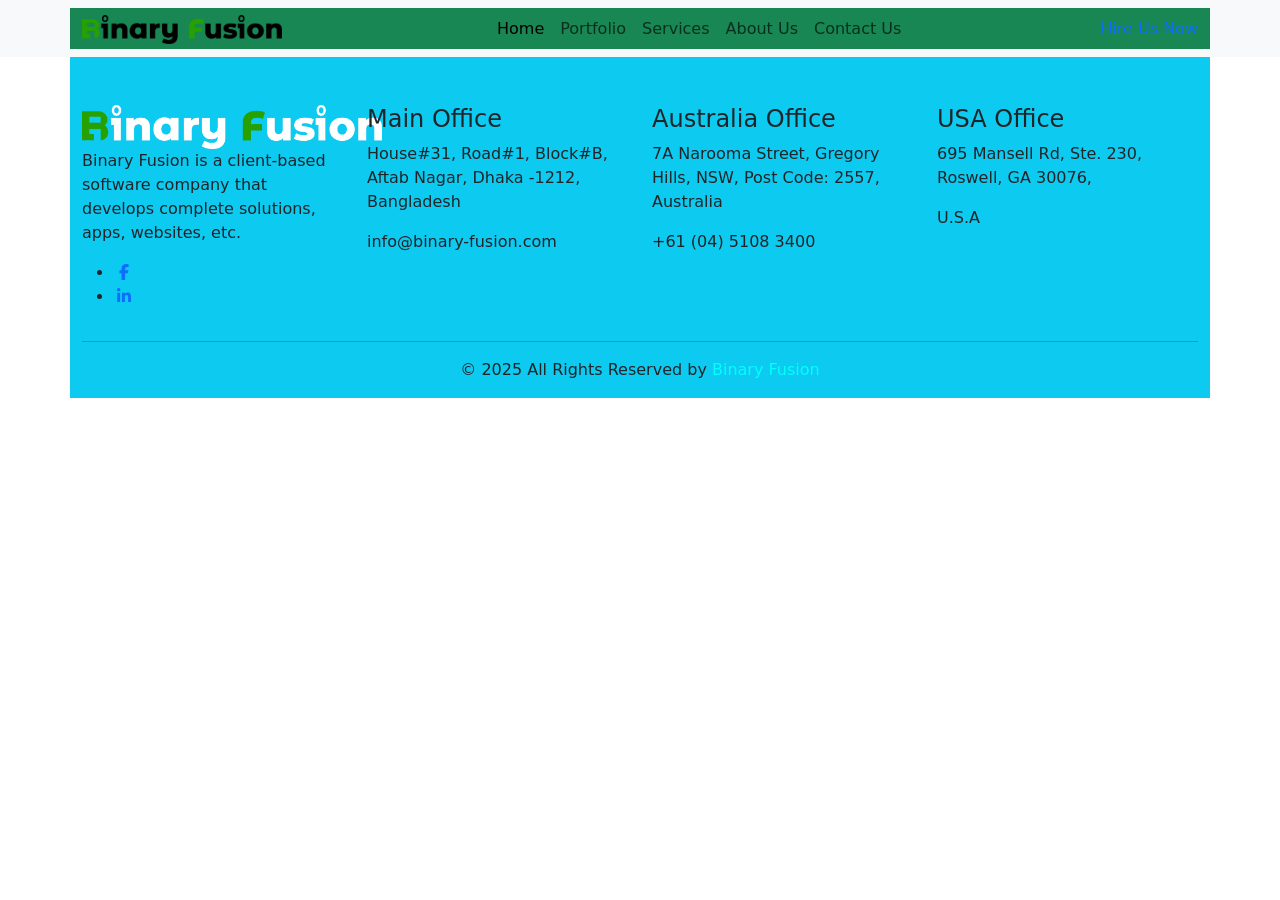
==== about-us.html @ 347788d0 "Porject Setup and header footer markup" ====
<!DOCTYPE html>
<html lang="en">

<head>
    <meta charset="UTF-8">
    <meta name="viewport" content="width=device-width, initial-scale=1.0">
    <title>Binary Fashion | About Us</title>
    <!-- bootstrap css -->
    <link rel="stylesheet" href="./assets/vendor/bootstrap/css/bootstrap.min.css">
    <!-- fontawesome css -->
    <link rel="stylesheet" href="./assets/vendor/fontawesome/css/all.min.css">
    <!-- simple line icon css -->
    <link rel="stylesheet" href="./assets/vendor/simple-line-icon/css/simple-line-icons.css">
    <!-- swiper css -->
    <link rel="stylesheet" href="./assets/vendor/swiperJS/swiper-bundle.min.css">
    <!-- animate css -->
    <link rel="stylesheet" href="./assets/vendor/wowJS/animate.css">
    <!-- magnific popup css -->
    <link rel="stylesheet" href="./assets/vendor/magnific-popup/magnific-popup.css">
    <!-- main css -->
    <link rel="stylesheet" href="./assets/style.css">
</head>

<body>
    <!-- header area start -->
    <div class="header"></div>
    <!-- header area end -->
    


    

    <!-- footer area start -->
    <div class="footer"></div>
    <!-- footer area end -->

    <!-- bootstrap js -->
    <script src="./assets/vendor/bootstrap/js/bootstrap.bundle.min.js"></script>
    <!-- fontawesome js -->
    <script src="./assets/vendor/fontawesome/js/all.min.js"></script>
    <!-- swiper js -->
    <script src="./assets/vendor/swiperJS/swiper-bundle.min.js"></script>
    <!-- animate js -->
    <script src="./assets/vendor/wowJS/wow.min.js"></script>
    <!-- magnific popup js -->
    <script src="./assets/vendor/magnific-popup/jquery.magnific-popup.min.js"></script>
    <!-- jquery js -->
    <script src="./assets/vendor/jquery-3.7.1.min.js"></script>
    <!-- main js -->
    <script src="./assets/main.js"></script>
</body>

</html>
---- assets/style.css ----
*{
    margin: 0;
    padding: 0;
    box-sizing: border-box;
}
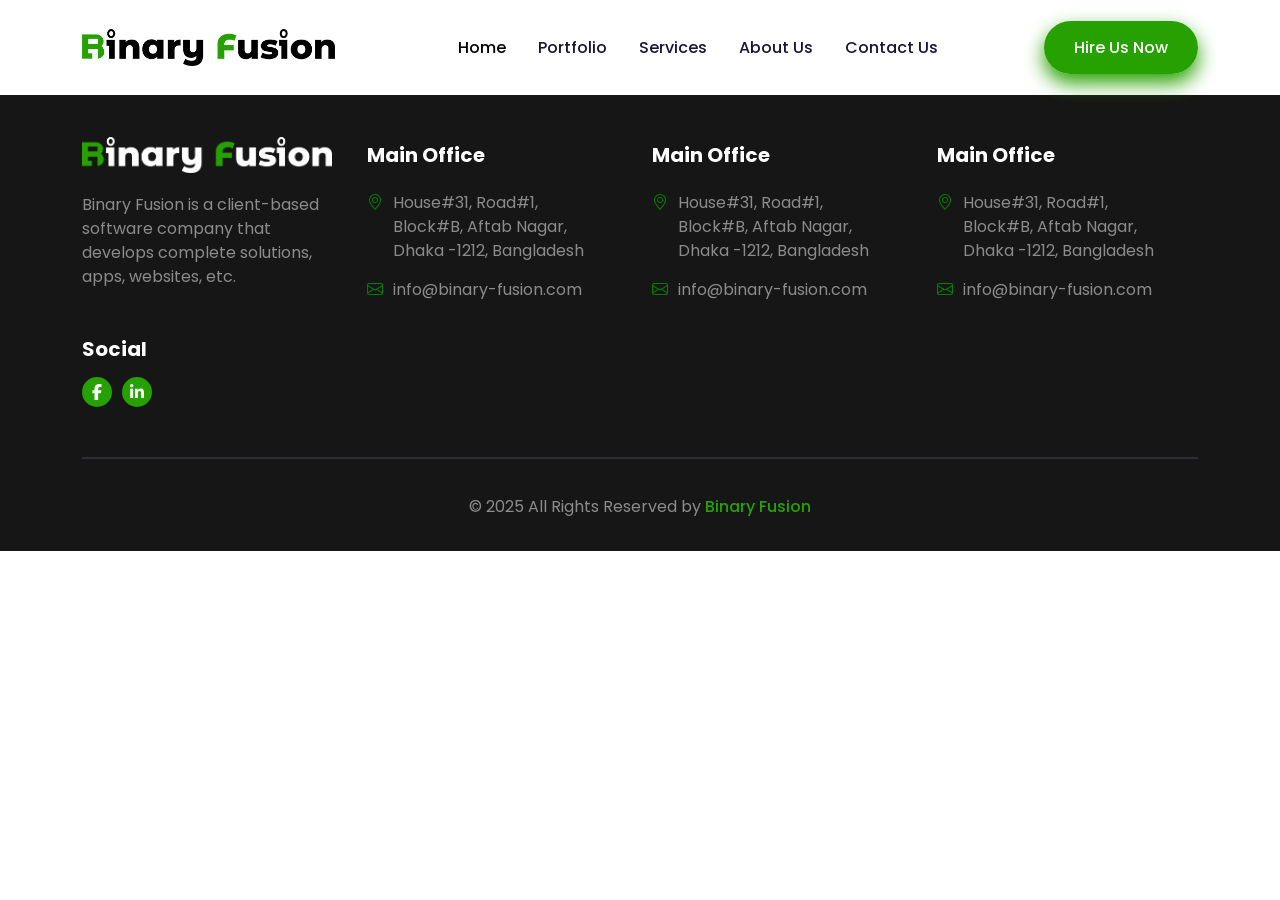
==== commit cc661fef: "Home page design complete" ====
--- a/about-us.html
+++ b/about-us.html
@@ -7,6 +7,8 @@
     <title>Binary Fashion | About Us</title>
     <!-- bootstrap css -->
     <link rel="stylesheet" href="./assets/vendor/bootstrap/css/bootstrap.min.css">
+    <!-- bootstrap icon -->
+     <link rel="stylesheet" href="https://cdn.jsdelivr.net/npm/bootstrap-icons@1.13.1/font/bootstrap-icons.min.css">
     <!-- fontawesome css -->
     <link rel="stylesheet" href="./assets/vendor/fontawesome/css/all.min.css">
     <!-- simple line icon css -->
@@ -17,6 +19,9 @@
     <link rel="stylesheet" href="./assets/vendor/wowJS/animate.css">
     <!-- magnific popup css -->
     <link rel="stylesheet" href="./assets/vendor/magnific-popup/magnific-popup.css">
+    <!-- Google Web Fonts -->
+    <link rel="preconnect" href="https://fonts.gstatic.com">
+    <link href="https://fonts.googleapis.com/css2?family=Poppins:wght@300;400;500;700;800;900&family=Satisfy&display=swap" rel="stylesheet">
     <!-- main css -->
     <link rel="stylesheet" href="./assets/style.css">
 </head>
--- a/assets/style.css
+++ b/assets/style.css
@@ -2,4 +2,433 @@
     margin: 0;
     padding: 0;
     box-sizing: border-box;
-}
+    font-family: 'Poppins', sans-serif;
+}
+
+html{
+    scroll-behavior: smooth;
+}
+:root{
+    --primary-color: #27a102;
+    --primary-text-color: #1a133b;
+    --secondary-text-color: #797687;
+    --thard-text-color: #2b2350;
+}
+section, .section-padding{
+    padding: 60px 0px;
+}
+
+.section-heading h1{
+    font-size: 40px;
+    color: var(--primary-text-color);
+    font-weight: 600;
+}
+.section-heading h1 span{
+    color: var(--primary-color);
+}
+.section-heading p{
+    color: var(--secondary-text-color);
+    font-size: 16px;
+    margin: 15px 0px 60px 0px;
+}
+
+
+/* nav area start */
+.binary-nav li a{
+    text-decoration: none;
+    position: relative;
+    color: var(--primary-text-color);
+    font-weight: 500;
+    transition: all ease-in-out 0.5s;
+}
+.binary-nav li a:hover{
+    color: var(--primary-color) !important;
+}
+
+.binary-nav li a::after{
+    position: absolute;
+    content: '';
+    width: 0%;
+    height: 2px;
+    border-radius: 10px;
+    background-color: var(--primary-color);
+    left: 0;
+    bottom: 2px;
+    transition: all ease-in-out 0.5s;
+}
+.binary-nav li a:hover::after{
+    width: 100%;
+}
+.nav-btn a {
+    background-color: var(--primary-color);
+    padding: 15px 30px;
+    border-radius: 30px;
+    text-decoration: none;
+    color: #fff;
+    font-weight: 500;
+    box-shadow: 0px 9px 20px 0px var(--primary-color);
+    transition: all ease-in-out 0.5s;
+}
+.nav-btn a:hover{
+    box-shadow: none;
+}
+/* nav area end */
+
+
+/* hero area start */
+.hero-content h1{
+    font-size: 50px;
+    color: var(--primary-text-color);
+    font-weight: 300;
+    margin-bottom: 15px;
+    padding-top: 70px;
+    letter-spacing: -2px;
+}
+.hero-content h1 span{
+    color: var(--primary-text-color);
+    font-weight: 600;
+    font-size: 55px;
+    letter-spacing: 0px;
+}
+.hero-content p{
+    color: var(--secondary-text-color);
+    font-size: 16px;
+    margin-bottom: 50px;
+}
+.hero-btn-1{
+    background-color: var(--primary-color);
+    padding: 10px 30px;
+    border-radius: 10px;
+    border: 1px solid var(--primary-color);
+    text-decoration: none;
+    color: #fff;
+    font-weight: 500;
+    margin-right: 20px;
+    transition: all ease-in-out 0.5s;
+}
+.hero-btn-1:hover{
+    background-color: transparent;
+    color: var(--primary-color);
+}
+.hero-btn-2{
+    background-color: transparent;
+    padding: 10px 30px;
+    border-radius: 10px;
+    border: 1px solid var(--primary-color);
+    text-decoration: none;
+    color: var(--primary-color);
+    font-weight: 500;
+    transition: all ease-in-out 0.5s;
+}
+.hero-btn-2:hover{
+    background-color: var(--primary-color);
+    color: #fff;
+}
+
+.hero-background-element .ball{
+    position: absolute;
+    top: 10%;
+    left: 10%;
+    z-index: -1;
+}
+.hero-background-element .triangle{
+    position: absolute;
+    top: 85%;
+    left: 40%;
+    z-index: 1;
+}
+.hero-background-element .dot-shape{
+    position: absolute;
+    top: -45px;
+    right: 40px;
+    z-index: -1;
+}
+.hero-background-element .circle-bg{
+    position: absolute;
+    width: 1130px;
+    height: 1130px;
+    border-radius: 50%;
+    background-color: #f0f5e6;
+    top: -380px;
+    right: 0px;
+    z-index: -1;
+}
+
+.rotate-icon {
+  display: inline-block;
+  animation: spin 8s linear infinite;
+}
+@keyframes spin {
+  from {
+    transform: rotate(0deg);
+  }
+  to {
+    transform: rotate(360deg);
+  }
+}
+/* hero area end */
+
+
+/* about area start */
+.about-section{
+    margin-top: 200px;
+}
+.dot-img{
+    top: -35px;
+    left: 50%;
+    transform: translateX(-50%);
+    z-index: -1;
+}
+/* about area end */
+
+
+/* project area start */
+.project-card{
+    position: relative;
+    overflow: hidden;
+    margin-bottom: 20px;
+    border-radius: 10px;
+    transition: all ease-in-out 0.5s;
+}
+.project-card:hover{
+    transform:scale(1.03);
+}
+.project-card-main-img{
+    width: 100%;
+    height: 170px;
+    object-fit: cover;
+    border-radius: 10px;
+}
+.project-overlay-img img{
+   width: 100px;
+   height: auto;
+   object-fit: cover;
+}
+.project-overlay-img{
+    position: absolute;
+    top: 0;
+    left: 0;
+    width: 100%;
+    height: 100%;
+    background-color: rgba(0, 0, 0, 0.7);
+    display: flex;
+    justify-content: center;
+    align-items: center;
+    flex-direction: column;
+    text-align: center;
+    border-radius: 10px;
+    opacity: 1;
+}
+/* project area end */
+
+
+/* technology area start */
+.technologies-section{
+    background-color: #f5f9f8;
+    margin-bottom: 20px;
+}
+.technology-img-area{
+    min-height: 400px;
+}
+.technology-heading h1{
+    font-size: 40px;
+    color: var(--primary-text-color);
+    font-weight: 600;
+    margin-bottom: -20px;
+}
+.technology-heading h1 span{
+    color: var(--primary-color);
+}
+.our-technologies-img img{
+    max-width: 100px;
+    display: inline-block;
+    display: flex;
+    justify-content: center;
+    align-items: center;
+    flex-wrap: wrap;
+}
+.our-technologies-img .react{
+    top: 20%;
+    left: 23%;
+}
+.our-technologies-img .laravel{
+    top: 28%;
+    left: 33%;
+    object-fit: contain;
+}
+.our-technologies-img .wordpress{
+    top: 45%;
+    left: 25%;
+    object-fit: contain;
+}
+.our-technologies-img .bootsrtap{
+    top: 23%;
+    left: 50%;
+    object-fit: contain;
+}
+.our-technologies-img .flutter{
+    top: 45%;
+    left: 45%;
+    object-fit: contain;
+}
+.our-technologies-img .next{
+    top: 65%;
+    left: 35%;
+    object-fit: contain;
+}
+.our-technologies-img .firebase{
+    top: 30%;
+    left: 63%;
+    object-fit: contain;
+}
+.our-technologies-img .sql{
+    top: 22%;
+    left: 75%;
+    object-fit: contain;
+}
+.our-technologies-img .aws{
+    top: 73%;
+    left: 20%;
+    object-fit: contain;
+}
+.our-technologies-img .tailwind{
+    top: 60%;
+    left: 60%;
+    object-fit: contain;
+}
+.our-technologies-img .google-map{
+    top: 70%;
+    left: 50%;
+    object-fit: contain;
+}
+.our-technologies-img .vue{
+    top: 72%;
+    left: 72%;
+    object-fit: contain;
+}
+
+.bounce-y {
+  animation: bounceY 5s infinite;
+  animation-timing-function: cubic-bezier(0.45, 0, 0.55, 1);
+}
+@keyframes bounceY {
+  0%, 100% { transform: translateY(0); }
+  50% { transform: translateY(-30px); }
+}
+
+.bounce-x {
+  animation: bounceX 5s infinite;
+  animation-timing-function: cubic-bezier(0.45, 0, 0.55, 1);
+}
+@keyframes bounceX {
+  0%, 100% { transform: translateX(0); }
+  50% { transform: translateX(-30px); }
+}
+
+.delay-1 { animation-delay: 0.2s; }
+.delay-2 { animation-delay: 0.4s; }
+.delay-3 { animation-delay: 0.6s; }
+.delay-4 { animation-delay: 0.8s; }
+.delay-5 { animation-delay: 1s; }
+/* technology area end */
+
+
+/* services area start */
+.services-card{
+    display: flex;
+    flex-direction: column;
+    justify-content: center;
+    align-items: center;
+    width: 100%;
+    height: 100%;
+    padding: 20px 30px;
+    border-radius: 10px;
+    border: 1px solid #c5c5c5;
+    box-shadow: 0px 9px 20px 0px rgba(0, 0, 0, 0.1);
+    transition: all ease-in-out 0.3s;
+}
+.services-card:hover{
+    transform: scale(1.05);
+}
+.services-card-img img{
+    width:60px;
+    height: auto;
+    margin-bottom: 20px;
+}
+/* services area end */
+
+
+/* partner area start */
+.partner-content ul{
+    display: flex;
+    justify-content: space-between;
+    align-items: center;
+    gap: 50px 100px;
+    padding:0px;
+    flex-wrap: wrap;
+}
+.partner-content ul li{
+    list-style: none;
+}
+.partner-content ul li img{
+    width: 150px;
+    filter: grayscale(1);
+    transition: all ease-in-out 0.3s;
+}
+.partner-content ul li img:hover{
+    filter: grayscale(0);
+}
+/* partner area end */
+
+
+/* footer area start */
+footer{
+    background-color: #171616;
+}
+
+.footer-social-icon ul{
+    display: flex;
+    justify-content: start;
+    gap: 10px;
+    margin-bottom: 20px;
+    padding: 0px;
+}
+.footer-social-icon ul li{
+    list-style: none;
+}
+.footer-social-icon ul li a{
+    text-decoration: none;
+    color: #fff;
+    font-size: 16px;
+    background-color: #27a102;
+    height: 30px;
+    width: 30px;
+    display: flex;
+    justify-content: center;
+    align-items: center;
+    border-radius: 50%;
+    transition: .3s;
+}
+.footer-social-icon ul li a:hover{
+    color: #27a102;
+    color: #fff;
+    transition-behavior: smooth;
+    transform: translateY(-5px)
+}
+
+.footer-item {
+  display: flex;
+  align-items: flex-start; 
+  margin-bottom: 15px;  
+}
+.footer-item i {
+  color: green;
+  margin-right: 10px; 
+  font-size: 16px; 
+}
+
+.footer-devider{
+    border: 1px solid var(--secondary-text-color);
+    margin: 30px 0px 20px 0px;
+}
+/* footer area end */
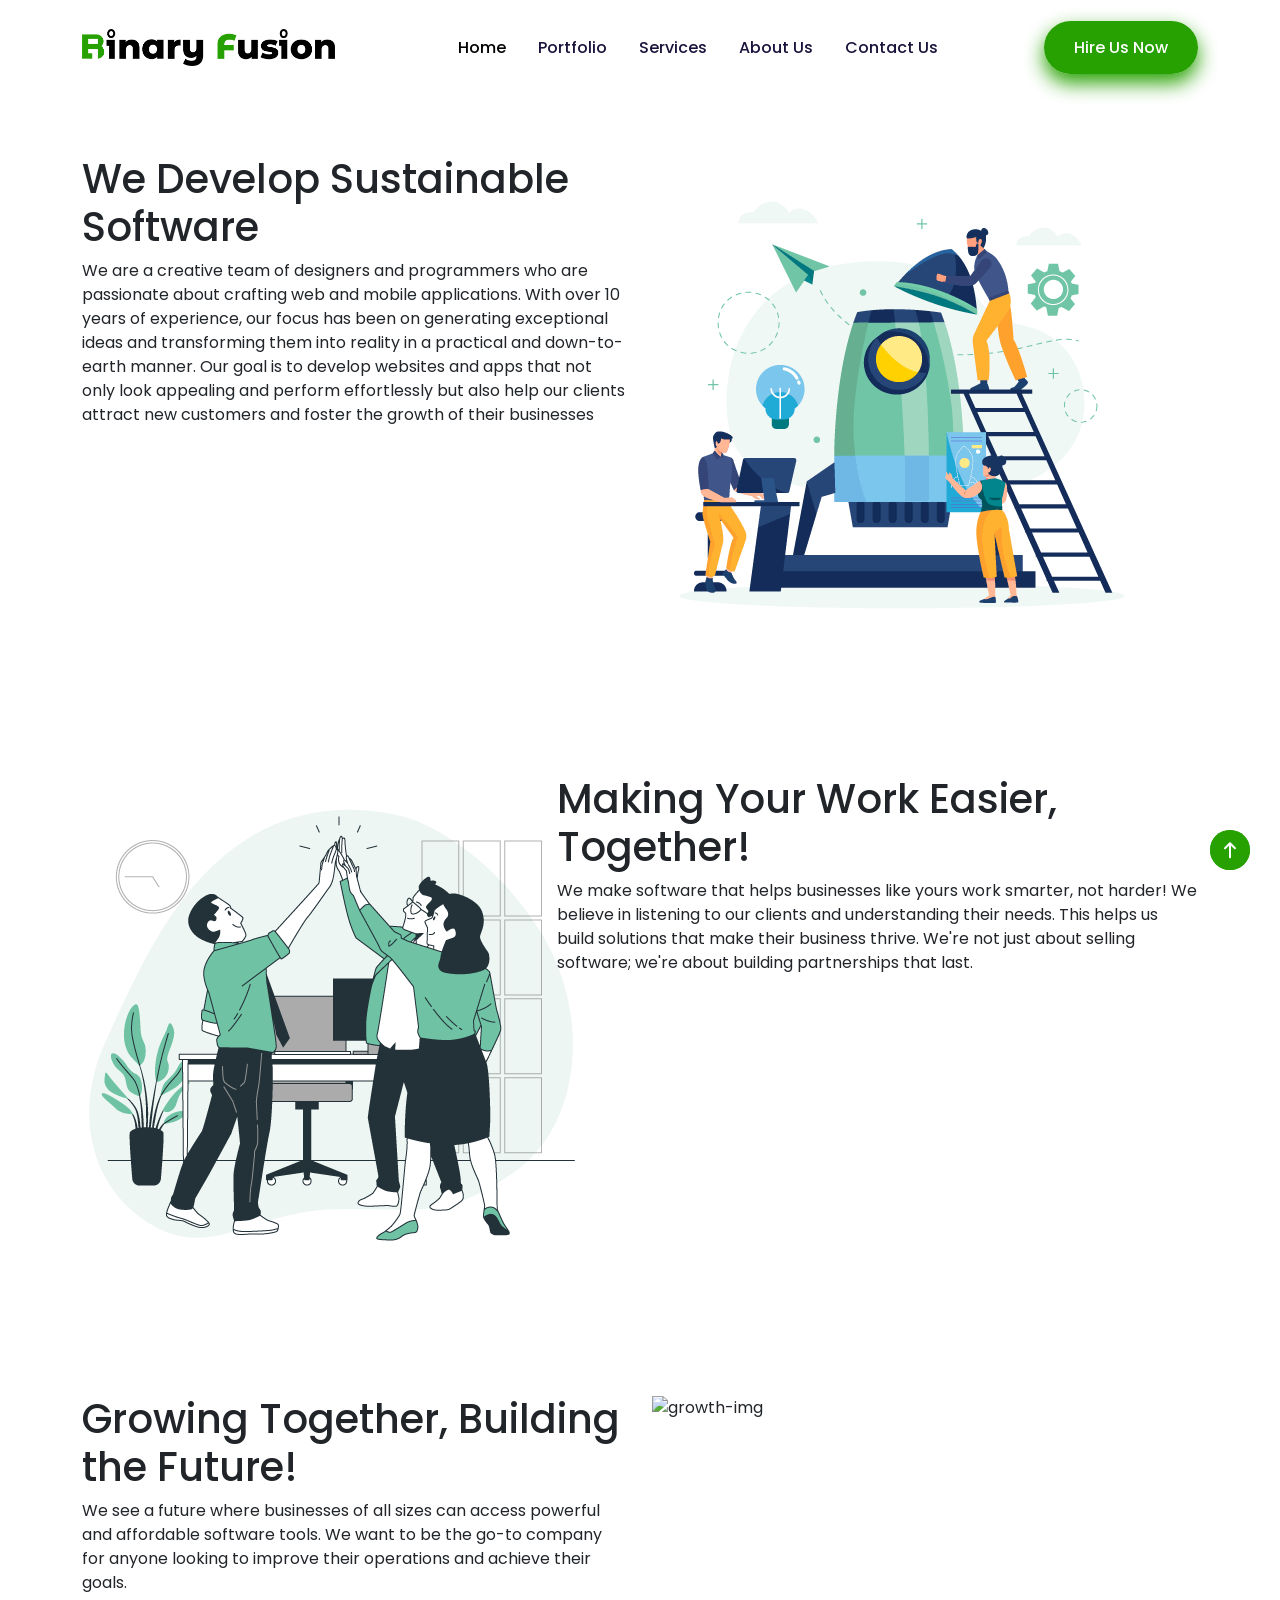
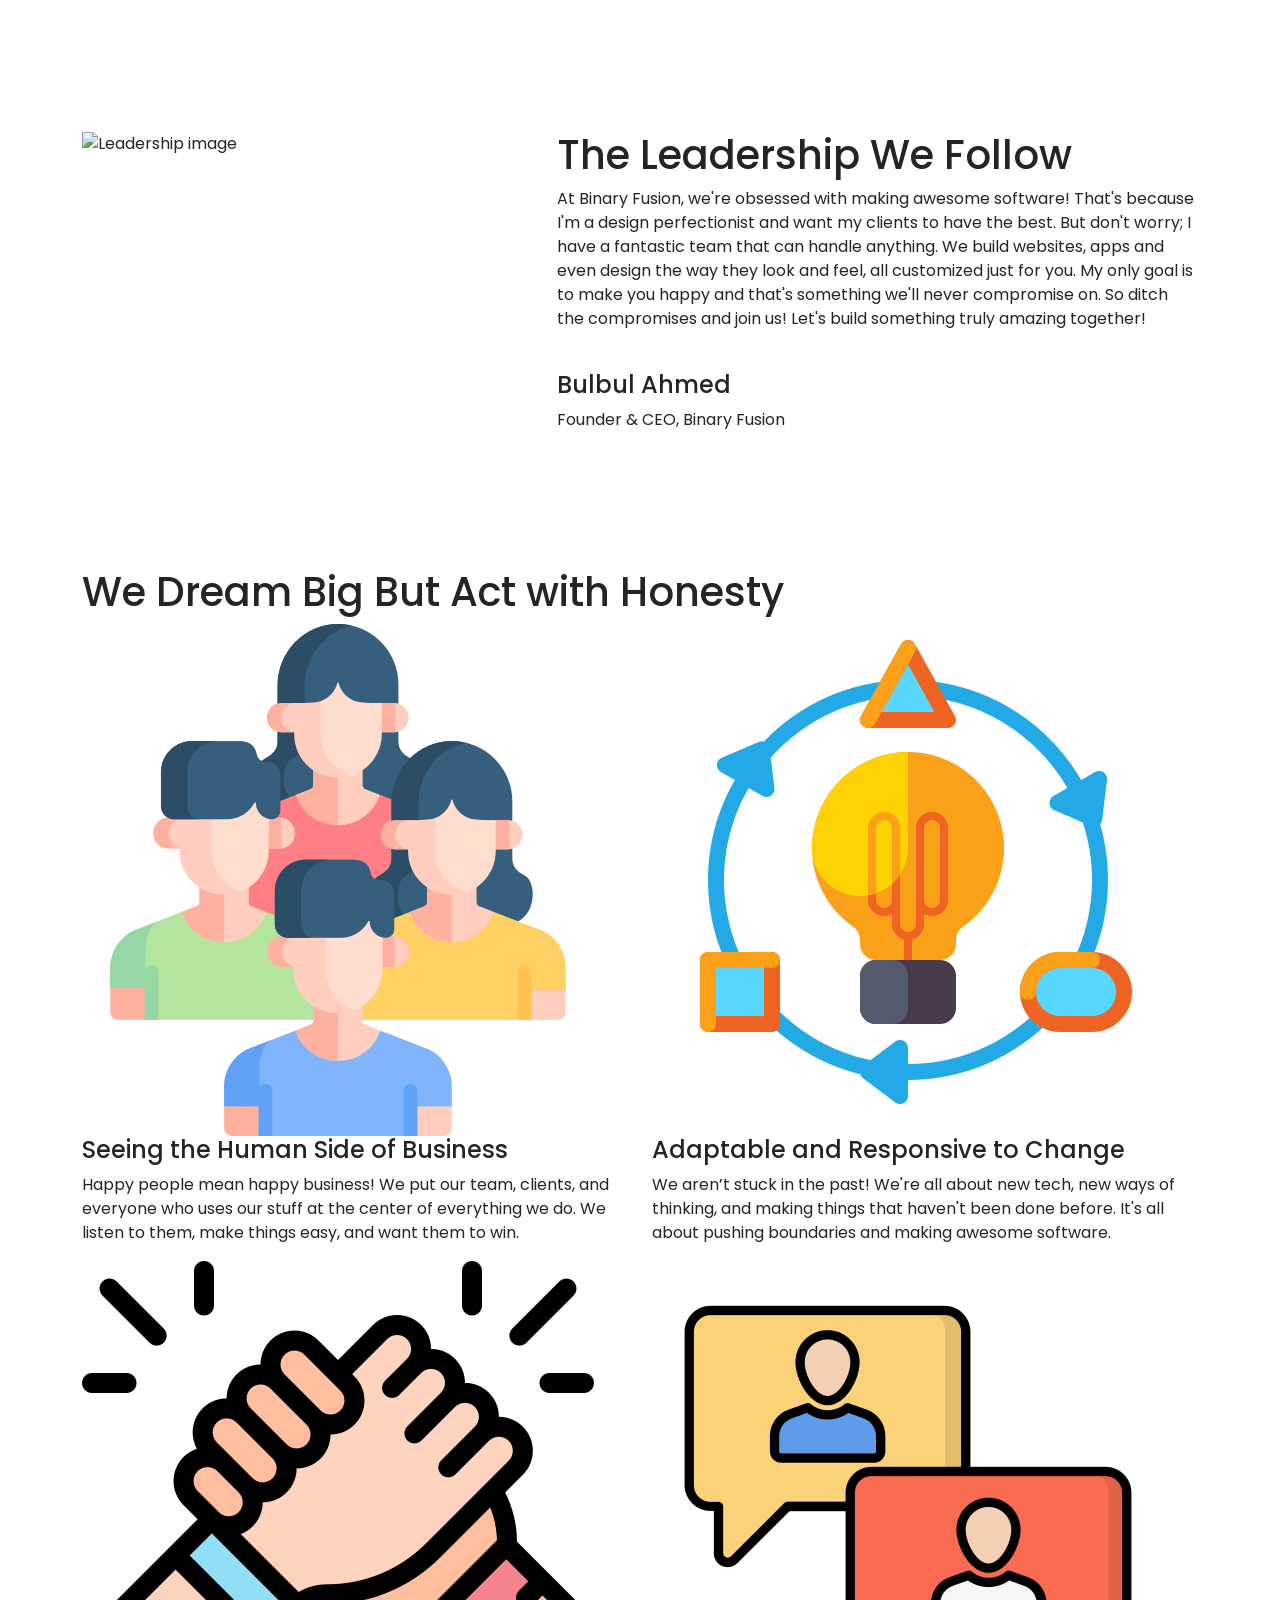
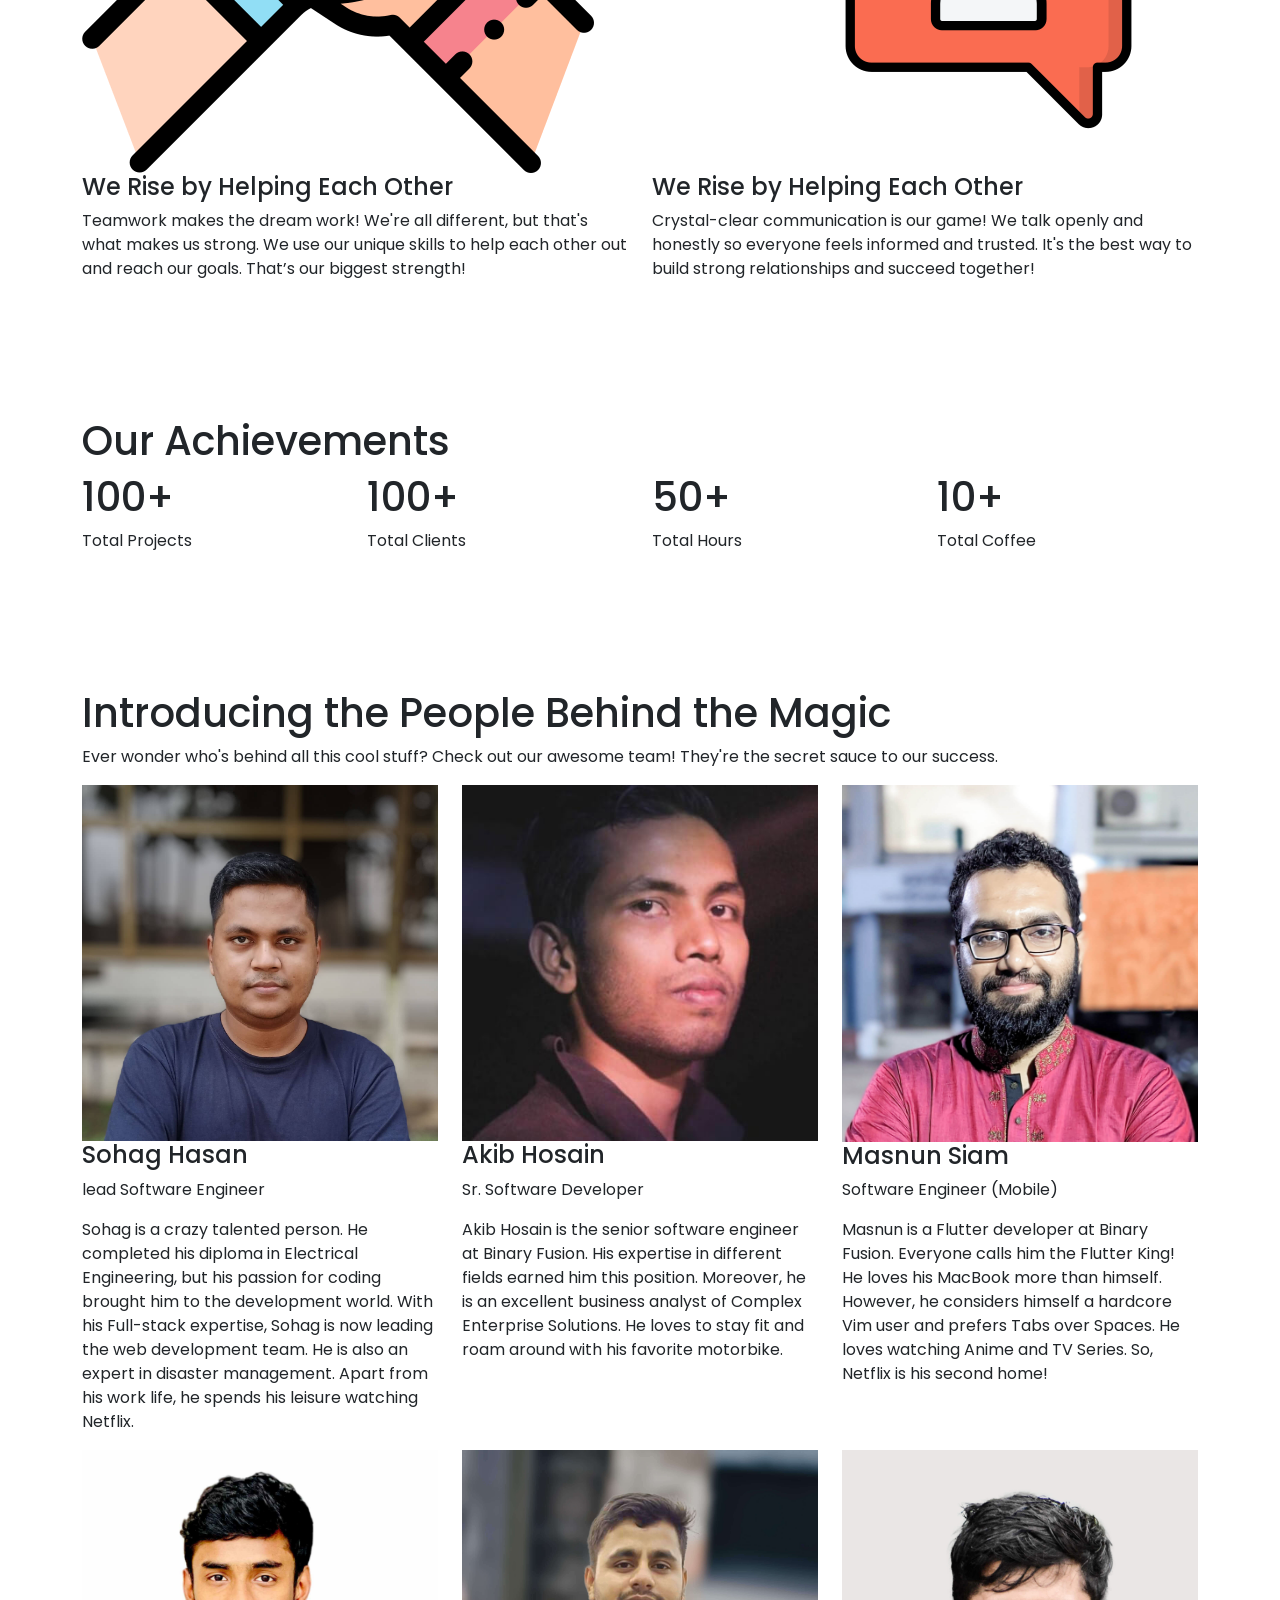
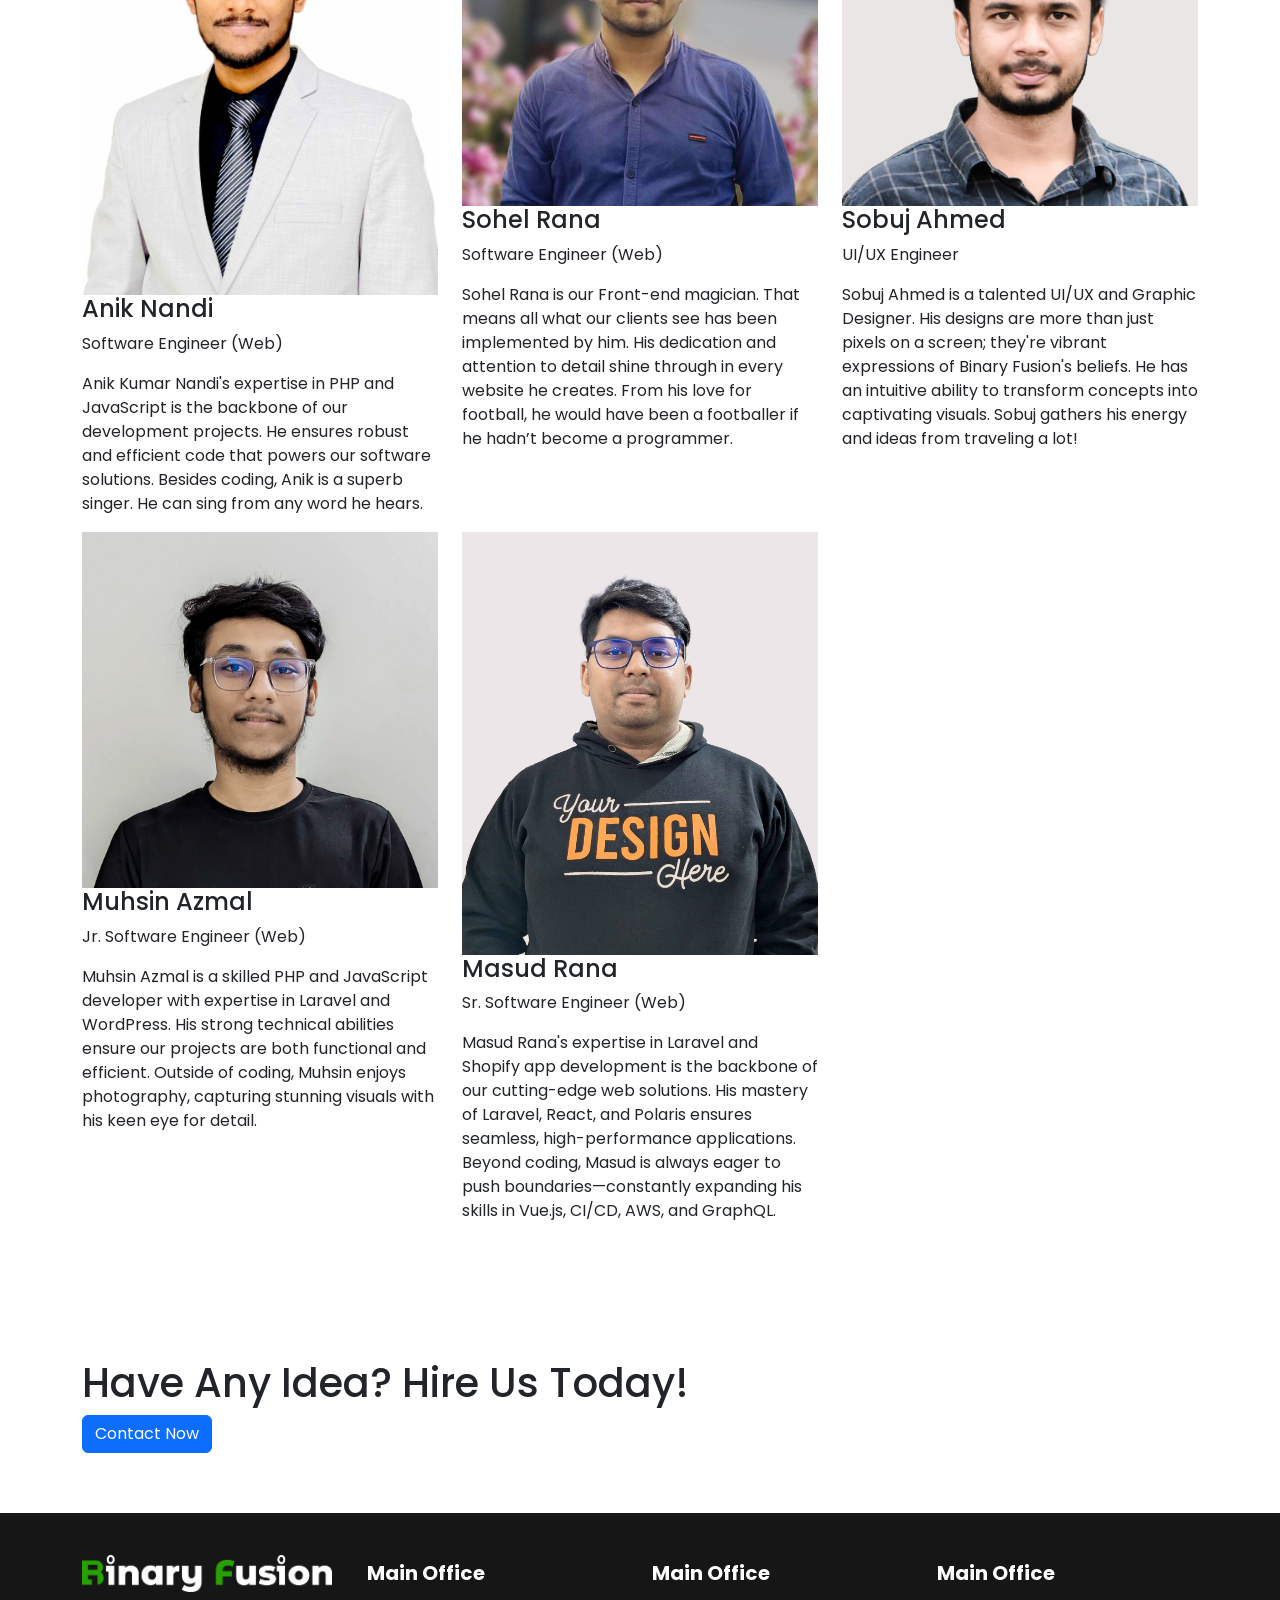
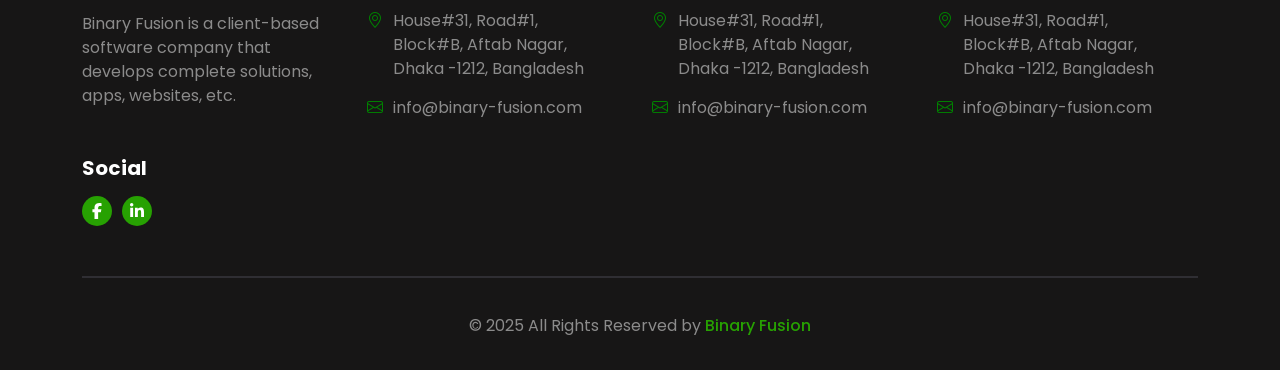
==== commit 7b4870c4: "About page and contact page structure create" ====
--- a/about-us.html
+++ b/about-us.html
@@ -8,7 +8,7 @@
     <!-- bootstrap css -->
     <link rel="stylesheet" href="./assets/vendor/bootstrap/css/bootstrap.min.css">
     <!-- bootstrap icon -->
-     <link rel="stylesheet" href="https://cdn.jsdelivr.net/npm/bootstrap-icons@1.13.1/font/bootstrap-icons.min.css">
+    <link rel="stylesheet" href="https://cdn.jsdelivr.net/npm/bootstrap-icons@1.13.1/font/bootstrap-icons.min.css">
     <!-- fontawesome css -->
     <link rel="stylesheet" href="./assets/vendor/fontawesome/css/all.min.css">
     <!-- simple line icon css -->
@@ -21,7 +21,9 @@
     <link rel="stylesheet" href="./assets/vendor/magnific-popup/magnific-popup.css">
     <!-- Google Web Fonts -->
     <link rel="preconnect" href="https://fonts.gstatic.com">
-    <link href="https://fonts.googleapis.com/css2?family=Poppins:wght@300;400;500;700;800;900&family=Satisfy&display=swap" rel="stylesheet">
+    <link
+        href="https://fonts.googleapis.com/css2?family=Poppins:wght@300;400;500;700;800;900&family=Satisfy&display=swap"
+        rel="stylesheet">
     <!-- main css -->
     <link rel="stylesheet" href="./assets/style.css">
 </head>
@@ -30,10 +32,296 @@
     <!-- header area start -->
     <div class="header"></div>
     <!-- header area end -->
-    
-
-
-    
+
+    <section>
+        <div class="container">
+            <div class="row">
+                <div class="col-md-6">
+                    <div class="about-content">
+                        <h1>We Develop Sustainable <span>Software</span></h1>
+                        <p>We are a creative team of designers and programmers who are passionate about crafting web and
+                            mobile applications. With over 10 years of experience, our focus has been on generating
+                            exceptional ideas and transforming them into reality in a practical and down-to-earth
+                            manner. Our goal is to develop websites and apps that not only look appealing and perform
+                            effortlessly but also help our clients attract new customers and foster the growth of their
+                            businesses</p>
+                    </div>
+                </div>
+                <div class="col-md-6">
+                    <div class="about-img">
+                        <img class="img-fluid" src="./assets/images/about-page_img/hero-sec_img/who_are_we.png"
+                            alt="about-img">
+                    </div>
+                </div>
+            </div>
+        </div>
+    </section>
+
+    <!-- marketing area start -->
+    <section>
+        <div class="container">
+            <div class="row">
+                <div class="col-md-5">
+                    <img src="./assets/images/about-page_img/making-sec_img/who_are_we-2.png" alt="Making image">
+                </div>
+                <div class="col-md-7">
+                    <div class="making-area-content">
+                        <h1>Making Your Work <span>Easier, Together!</span></h1>
+                        <p>We make software that helps businesses like yours work smarter, not harder! We believe in
+                            listening to our clients and understanding their needs. This helps us build solutions that
+                            make their business thrive. We're not just about selling software; we're about building
+                            partnerships that last.</p>
+                    </div>
+                </div>
+            </div>
+        </div>
+    </section>
+    <!-- marketing area end -->
+
+    <!-- growth area start -->
+    <section>
+        <div class="container">
+            <div class="row">
+                <div class="col-md-6">
+                    <div class="growth-area-content">
+                        <h1>Growing Together, <span>Building the Future!</span></h1>
+                        <p>We see a future where businesses of all sizes can access powerful and affordable software
+                            tools. We want to be the go-to company for anyone looking to improve their operations and
+                            achieve their goals.</p>
+                    </div>
+                </div>
+                <div class="col-md-6">
+                    <div class="growth-img">
+                        <img class="img-fluid" src="./assets/images/about-page_img/growth-sec_img/who_are_we-3.png"
+                            alt="growth-img">
+                    </div>
+                </div>
+            </div>
+        </div>
+    </section>
+    <!-- growth area end -->
+
+    <!-- leadership area start -->
+    <section>
+        <div class="container">
+            <div class="row">
+                <div class="col-md-5">
+                    <img src="./assets/images/about-page_img/leadership-sec_img/who_are_we-4.png"
+                        alt="Leadership image">
+                </div>
+                <div class="col-md-7">
+                    <div class="leadership-area-content">
+                        <h1>The <span>Leadership</span> We Follow</h1>
+                        <p>At Binary Fusion, we're obsessed with making awesome software! That's because I'm a design
+                            perfectionist and want my clients to have the best. But don't worry; I have a fantastic team
+                            that can handle anything. We build websites, apps and even design the way they look and
+                            feel, all customized just for you. My only goal is to make you happy and that's something
+                            we'll never compromise on. So ditch the compromises and join us! Let's build something truly
+                            amazing together!</p>
+                    </div>
+                    <div class="leadership-area-signature">
+                        <img src="./assets/images/about-page_img/leadership-sec_img/signature.png" alt="">
+                        <h4>Bulbul Ahmed</h4>
+                        <p>Founder & CEO, Binary Fusion</p>
+                    </div>
+                </div>
+            </div>
+        </div>
+    </section>
+    <!-- leadership area end -->
+
+    <!-- dream area start -->
+    <section>
+        <div class="container">
+            <h1>We <span>Dream Big</span> But Act with <span>Honesty</span></h1>
+            <div class="row">
+                <div class="col-md-6">
+                    <div class="dream-card">
+                        <img src="./assets/images/about-page_img/dream-sec_img/youth.png" alt="dream-img">
+                        <h4>Seeing the Human Side of Business</h4>
+                        <p>Happy people mean happy business! We put our team, clients, and everyone who uses our stuff
+                            at the center of everything we do. We listen to them, make things easy, and want them to
+                            win.</p>
+                    </div>
+                </div>
+                <div class="col-md-6">
+                    <div class="dream-card">
+                        <img src="./assets/images/about-page_img/dream-sec_img/adaptation.png" alt="dream-img">
+                        <h4>Adaptable and Responsive to Change</h4>
+                        <p>We aren’t stuck in the past! We're all about new tech, new ways of thinking, and making things that haven't been done before. It's all about pushing boundaries and making awesome software.</p>
+                    </div>
+                </div>
+                <div class="col-md-6">
+                    <div class="dream-card">
+                        <img src="./assets/images/about-page_img/dream-sec_img/help.png" alt="dream-img">
+                        <h4>We Rise by Helping Each Other</h4>
+                        <p>Teamwork makes the dream work! We're all different, but that's what makes us strong. We use our unique skills to help each other out and reach our goals. That’s our biggest strength!</p>
+                    </div>
+                </div>
+                <div class="col-md-6">
+                    <div class="dream-card">
+                        <img src="./assets/images/about-page_img/dream-sec_img/chatting.png" alt="dream-img">
+                        <h4>We Rise by Helping Each Other</h4>
+                        <p>Crystal-clear communication is our game! We talk openly and honestly so everyone feels informed and trusted. It's the best way to build strong relationships and succeed together!</p>
+                    </div>
+                </div>
+            </div>
+        </div>
+    </section>
+    <!-- dream area end -->
+
+    <!-- achievements area start -->
+    <section>
+        <div class="container">
+            <h1>Our <span>Achievements</span></h1>
+            <div class="row">
+                <div class="col-md-3">
+                    <div class="achievements-card">
+                        <h1>100+</h1>
+                        <p>Total Projects</p>
+                    </div>
+                </div>
+                <div class="col-md-3">
+                    <div class="achievements-card">
+                        <h1>100+</h1>
+                        <p>Total Clients</p>
+                    </div>
+                </div>
+                <div class="col-md-3">
+                    <div class="achievements-card">
+                        <h1>50+</h1>
+                        <p>Total Hours</p>
+                    </div>
+                </div>
+                <div class="col-md-3">
+                    <div class="achievements-card">
+                        <h1>10+</h1>
+                        <p>Total Coffee</p>
+                    </div>
+                </div>
+            </div>
+        </div>
+    </section>
+    <!-- achievements area end -->
+
+    <!-- introducing area start -->
+    <section>
+        <div class="container">
+            <div class="row">
+                <h1>Introducing the <span>People Behind the Magic</span></h1>
+                <p>Ever wonder who's behind all this cool stuff? Check out our awesome team! They're the secret sauce to
+                    our success.</p>
+                <div class="col-md-4">
+                    <div class="introducing-card">
+                        <img src="./assets/images/about-page_img/introducing-sec_img/sohagnew.jpg" alt="introducing-img" class="img-fluid h-100">
+                        <div class="introducing-content">
+                            <h4>Sohag Hasan</h4>
+                            <p>lead Software Engineer</p>
+                        </div>
+                        <div class="introducing-overlay">
+                            <p>Sohag is a crazy talented person. He completed his diploma in Electrical Engineering, but his passion for coding brought him to the development world. With his Full-stack expertise, Sohag is now leading the web development team. He is also an expert in disaster management. Apart from his work life, he spends his leisure watching Netflix.</p>
+                        </div>
+                    </div>
+                </div>
+                <div class="col-md-4">
+                    <div class="introducing-card">
+                        <img src="./assets/images/about-page_img/introducing-sec_img/akib_hossain.jpeg" alt="introducing-img" class="img-fluid h-100">
+                        <div class="introducing-content">
+                            <h4>Akib Hosain</h4>
+                            <p>Sr. Software Developer</p>
+                        </div>
+                        <div class="introducing-overlay">
+                            <p>Akib Hosain is the senior software engineer at Binary Fusion. His expertise in different fields earned him this position. Moreover, he is an excellent business analyst of Complex Enterprise Solutions. He loves to stay fit and roam around with his favorite motorbike.</p>
+                        </div>
+                    </div>
+                </div>
+                <div class="col-md-4">
+                    <div class="introducing-card">
+                        <img src="./assets/images/about-page_img/introducing-sec_img/masnunsiamnew.jpg" alt="introducing-img" class="img-fluid h-100">
+                        <div class="introducing-content">
+                            <h4>Masnun Siam</h4>
+                            <p>Software Engineer (Mobile)</p>
+                        </div>
+                        <div class="introducing-overlay">
+                            <p>Masnun is a Flutter developer at Binary Fusion. Everyone calls him the Flutter King! He loves his MacBook more than himself. However, he considers himself a hardcore Vim user and prefers Tabs over Spaces. He loves watching Anime and TV Series. So, Netflix is his second home!</p>
+                        </div>
+                    </div>
+                </div>
+                <div class="col-md-4">
+                    <div class="introducing-card">
+                        <img src="./assets/images/about-page_img/introducing-sec_img/anik-kumar-nandi.jpg" alt="introducing-img" class="img-fluid h-100">
+                        <div class="introducing-content">
+                            <h4>Anik Nandi</h4>
+                            <p>Software Engineer (Web)</p>
+                        </div>
+                        <div class="introducing-overlay">
+                            <p>Anik Kumar Nandi's expertise in PHP and JavaScript is the backbone of our development projects. He ensures robust and efficient code that powers our software solutions. Besides coding, Anik is a superb singer. He can sing from any word he hears.</p>
+                        </div>
+                    </div>
+                </div>
+                <div class="col-md-4">
+                    <div class="introducing-card">
+                        <img src="./assets/images/about-page_img/introducing-sec_img/sohel-rana.jpg" alt="introducing-img" class="img-fluid h-100">
+                        <div class="introducing-content">
+                            <h4>Sohel Rana</h4>
+                            <p>Software Engineer (Web)</p>
+                        </div>
+                        <div class="introducing-overlay">
+                            <p>Sohel Rana is our Front-end magician. That means all what our clients see has been implemented by him. His dedication and attention to detail shine through in every website he creates. From his love for football, he would have been a footballer if he hadn’t become a programmer.</p>
+                        </div>
+                    </div>
+                </div>
+                <div class="col-md-4">
+                    <div class="introducing-card">
+                        <img src="./assets/images/about-page_img/introducing-sec_img/sobujnew.jpg" alt="introducing-img" class="img-fluid h-100">
+                        <div class="introducing-content">
+                            <h4>Sobuj Ahmed</h4>
+                            <p>UI/UX Engineer</p>
+                        </div>
+                        <div class="introducing-overlay">
+                            <p>Sobuj Ahmed is a talented UI/UX and Graphic Designer. His designs are more than just pixels on a screen; they're vibrant expressions of Binary Fusion's beliefs. He has an intuitive ability to transform concepts into captivating visuals. Sobuj gathers his energy and ideas from traveling a lot!</p>
+                        </div>
+                    </div>
+                </div>
+                <div class="col-md-4">
+                    <div class="introducing-card">
+                        <img src="./assets/images/about-page_img/introducing-sec_img/muhsin-azmal.jpg" alt="introducing-img" class="img-fluid h-100">
+                        <div class="introducing-content">
+                            <h4>Muhsin Azmal</h4>
+                            <p>Jr. Software Engineer (Web)</p>
+                        </div>
+                        <div class="introducing-overlay">
+                            <p>Muhsin Azmal is a skilled PHP and JavaScript developer with expertise in Laravel and WordPress. His strong technical abilities ensure our projects are both functional and efficient. Outside of coding, Muhsin enjoys photography, capturing stunning visuals with his keen eye for detail.</p>
+                        </div>
+                    </div>
+                </div>
+                <div class="col-md-4">
+                    <div class="introducing-card">
+                        <img src="./assets/images/about-page_img/introducing-sec_img/masud-rana.jpg" alt="introducing-img" class="img-fluid h-100">
+                        <div class="introducing-content">
+                            <h4>Masud Rana</h4>
+                            <p>Sr. Software Engineer (Web)</p>
+                        </div>
+                        <div class="introducing-overlay">
+                            <p>Masud Rana's expertise in Laravel and Shopify app development is the backbone of our cutting-edge web solutions. His mastery of Laravel, React, and Polaris ensures seamless, high-performance applications. Beyond coding, Masud is always eager to push boundaries—constantly expanding his skills in Vue.js, CI/CD, AWS, and GraphQL.</p>
+                        </div>
+                    </div>
+                </div>
+            </div>
+        </div>
+    </section>
+    <!-- introducing area end -->
+
+    <!-- hire us area start -->
+     <section>
+        <div class="container">
+            <h1>Have Any Idea? Hire Us Today!</h1>
+            <a href="#" class="btn btn-primary">Contact Now</a>
+        </div>
+     </section>
+    <!-- hire us area end -->
+
+
 
     <!-- footer area start -->
     <div class="footer"></div>
--- a/assets/style.css
+++ b/assets/style.css
@@ -1,32 +1,37 @@
-*{
+* {
     margin: 0;
     padding: 0;
     box-sizing: border-box;
     font-family: 'Poppins', sans-serif;
 }
 
-html{
+html {
     scroll-behavior: smooth;
 }
-:root{
+
+:root {
     --primary-color: #27a102;
     --primary-text-color: #1a133b;
     --secondary-text-color: #797687;
     --thard-text-color: #2b2350;
 }
-section, .section-padding{
+
+section,
+.section-padding {
     padding: 60px 0px;
 }
 
-.section-heading h1{
+.section-heading h1 {
     font-size: 40px;
     color: var(--primary-text-color);
     font-weight: 600;
 }
-.section-heading h1 span{
+
+.section-heading h1 span {
     color: var(--primary-color);
 }
-.section-heading p{
+
+.section-heading p {
     color: var(--secondary-text-color);
     font-size: 16px;
     margin: 15px 0px 60px 0px;
@@ -34,18 +39,19 @@
 
 
 /* nav area start */
-.binary-nav li a{
+.binary-nav li a {
     text-decoration: none;
     position: relative;
     color: var(--primary-text-color);
     font-weight: 500;
     transition: all ease-in-out 0.5s;
 }
-.binary-nav li a:hover{
+
+.binary-nav li a:hover {
     color: var(--primary-color) !important;
 }
 
-.binary-nav li a::after{
+.binary-nav li a::after {
     position: absolute;
     content: '';
     width: 0%;
@@ -56,9 +62,11 @@
     bottom: 2px;
     transition: all ease-in-out 0.5s;
 }
-.binary-nav li a:hover::after{
+
+.binary-nav li a:hover::after {
     width: 100%;
 }
+
 .nav-btn a {
     background-color: var(--primary-color);
     padding: 15px 30px;
@@ -69,14 +77,23 @@
     box-shadow: 0px 9px 20px 0px var(--primary-color);
     transition: all ease-in-out 0.5s;
 }
-.nav-btn a:hover{
+
+.nav-btn a:hover {
     box-shadow: none;
 }
+
 /* nav area end */
 
+/*
+ * ┌─────────────────────────────────────────────┐
+ * │  Author : Sumon Prodhan                     │
+ * │  Role   : Full Stack Developer              │
+ * │  Email  : sumonpro.dev@gmail.com            │
+ * └─────────────────────────────────────────────┘
+ */
 
 /* hero area start */
-.hero-content h1{
+.hero-content h1 {
     font-size: 50px;
     color: var(--primary-text-color);
     font-weight: 300;
@@ -84,18 +101,21 @@
     padding-top: 70px;
     letter-spacing: -2px;
 }
-.hero-content h1 span{
+
+.hero-content h1 span {
     color: var(--primary-text-color);
     font-weight: 600;
     font-size: 55px;
     letter-spacing: 0px;
 }
-.hero-content p{
+
+.hero-content p {
     color: var(--secondary-text-color);
     font-size: 16px;
     margin-bottom: 50px;
 }
-.hero-btn-1{
+
+.hero-btn-1 {
     background-color: var(--primary-color);
     padding: 10px 30px;
     border-radius: 10px;
@@ -106,11 +126,13 @@
     margin-right: 20px;
     transition: all ease-in-out 0.5s;
 }
-.hero-btn-1:hover{
+
+.hero-btn-1:hover {
     background-color: transparent;
     color: var(--primary-color);
 }
-.hero-btn-2{
+
+.hero-btn-2 {
     background-color: transparent;
     padding: 10px 30px;
     border-radius: 10px;
@@ -120,30 +142,34 @@
     font-weight: 500;
     transition: all ease-in-out 0.5s;
 }
-.hero-btn-2:hover{
+
+.hero-btn-2:hover {
     background-color: var(--primary-color);
     color: #fff;
 }
 
-.hero-background-element .ball{
+.hero-background-element .ball {
     position: absolute;
     top: 10%;
     left: 10%;
     z-index: -1;
 }
-.hero-background-element .triangle{
+
+.hero-background-element .triangle {
     position: absolute;
     top: 85%;
     left: 40%;
     z-index: 1;
 }
-.hero-background-element .dot-shape{
+
+.hero-background-element .dot-shape {
     position: absolute;
     top: -45px;
     right: 40px;
     z-index: -1;
 }
-.hero-background-element .circle-bg{
+
+.hero-background-element .circle-bg {
     position: absolute;
     width: 1130px;
     height: 1130px;
@@ -155,56 +181,65 @@
 }
 
 .rotate-icon {
-  display: inline-block;
-  animation: spin 8s linear infinite;
-}
+    display: inline-block;
+    animation: spin 8s linear infinite;
+}
+
 @keyframes spin {
-  from {
-    transform: rotate(0deg);
-  }
-  to {
-    transform: rotate(360deg);
-  }
-}
+    from {
+        transform: rotate(0deg);
+    }
+
+    to {
+        transform: rotate(360deg);
+    }
+}
+
 /* hero area end */
 
 
 /* about area start */
-.about-section{
+.about-section {
     margin-top: 200px;
 }
-.dot-img{
+
+.dot-img {
     top: -35px;
     left: 50%;
     transform: translateX(-50%);
     z-index: -1;
 }
+
 /* about area end */
 
 
 /* project area start */
-.project-card{
+.project-card {
     position: relative;
     overflow: hidden;
     margin-bottom: 20px;
     border-radius: 10px;
     transition: all ease-in-out 0.5s;
 }
-.project-card:hover{
-    transform:scale(1.03);
-}
-.project-card-main-img{
+
+.project-card:hover {
+    transform: scale(1.03);
+}
+
+.project-card-main-img {
     width: 100%;
     height: 170px;
     object-fit: cover;
     border-radius: 10px;
 }
-.project-overlay-img img{
-   width: 100px;
-   height: auto;
-   object-fit: cover;
-}
-.project-overlay-img{
+
+.project-overlay-img img {
+    width: 100px;
+    height: auto;
+    object-fit: cover;
+}
+
+.project-overlay-img {
     position: absolute;
     top: 0;
     left: 0;
@@ -219,27 +254,32 @@
     border-radius: 10px;
     opacity: 1;
 }
+
 /* project area end */
 
 
 /* technology area start */
-.technologies-section{
+.technologies-section {
     background-color: #f5f9f8;
     margin-bottom: 20px;
 }
-.technology-img-area{
+
+.technology-img-area {
     min-height: 400px;
 }
-.technology-heading h1{
+
+.technology-heading h1 {
     font-size: 40px;
     color: var(--primary-text-color);
     font-weight: 600;
     margin-bottom: -20px;
 }
-.technology-heading h1 span{
+
+.technology-heading h1 span {
     color: var(--primary-color);
 }
-.our-technologies-img img{
+
+.our-technologies-img img {
     max-width: 100px;
     display: inline-block;
     display: flex;
@@ -247,94 +287,137 @@
     align-items: center;
     flex-wrap: wrap;
 }
-.our-technologies-img .react{
+
+.our-technologies-img .react {
     top: 20%;
     left: 23%;
 }
-.our-technologies-img .laravel{
+
+.our-technologies-img .laravel {
     top: 28%;
     left: 33%;
     object-fit: contain;
 }
-.our-technologies-img .wordpress{
+
+.our-technologies-img .wordpress {
     top: 45%;
     left: 25%;
     object-fit: contain;
 }
-.our-technologies-img .bootsrtap{
+
+.our-technologies-img .bootsrtap {
     top: 23%;
     left: 50%;
     object-fit: contain;
 }
-.our-technologies-img .flutter{
+
+.our-technologies-img .flutter {
     top: 45%;
     left: 45%;
     object-fit: contain;
 }
-.our-technologies-img .next{
+
+.our-technologies-img .next {
     top: 65%;
     left: 35%;
     object-fit: contain;
 }
-.our-technologies-img .firebase{
+
+.our-technologies-img .firebase {
     top: 30%;
     left: 63%;
     object-fit: contain;
 }
-.our-technologies-img .sql{
+
+.our-technologies-img .sql {
     top: 22%;
     left: 75%;
     object-fit: contain;
 }
-.our-technologies-img .aws{
+
+.our-technologies-img .aws {
     top: 73%;
     left: 20%;
     object-fit: contain;
 }
-.our-technologies-img .tailwind{
+
+.our-technologies-img .tailwind {
     top: 60%;
     left: 60%;
     object-fit: contain;
 }
-.our-technologies-img .google-map{
+
+.our-technologies-img .google-map {
     top: 70%;
     left: 50%;
     object-fit: contain;
 }
-.our-technologies-img .vue{
+
+.our-technologies-img .vue {
     top: 72%;
     left: 72%;
     object-fit: contain;
 }
 
 .bounce-y {
-  animation: bounceY 5s infinite;
-  animation-timing-function: cubic-bezier(0.45, 0, 0.55, 1);
-}
+    animation: bounceY 5s infinite;
+    animation-timing-function: cubic-bezier(0.45, 0, 0.55, 1);
+}
+
 @keyframes bounceY {
-  0%, 100% { transform: translateY(0); }
-  50% { transform: translateY(-30px); }
+
+    0%,
+    100% {
+        transform: translateY(0);
+    }
+
+    50% {
+        transform: translateY(-30px);
+    }
 }
 
 .bounce-x {
-  animation: bounceX 5s infinite;
-  animation-timing-function: cubic-bezier(0.45, 0, 0.55, 1);
-}
+    animation: bounceX 5s infinite;
+    animation-timing-function: cubic-bezier(0.45, 0, 0.55, 1);
+}
+
 @keyframes bounceX {
-  0%, 100% { transform: translateX(0); }
-  50% { transform: translateX(-30px); }
-}
-
-.delay-1 { animation-delay: 0.2s; }
-.delay-2 { animation-delay: 0.4s; }
-.delay-3 { animation-delay: 0.6s; }
-.delay-4 { animation-delay: 0.8s; }
-.delay-5 { animation-delay: 1s; }
+
+    0%,
+    100% {
+        transform: translateX(0);
+    }
+
+    50% {
+        transform: translateX(-30px);
+    }
+}
+
+.delay-1 {
+    animation-delay: 0.2s;
+}
+
+.delay-2 {
+    animation-delay: 0.4s;
+}
+
+.delay-3 {
+    animation-delay: 0.6s;
+}
+
+.delay-4 {
+    animation-delay: 0.8s;
+}
+
+.delay-5 {
+    animation-delay: 1s;
+}
+
 /* technology area end */
 
 
 /* services area start */
-.services-card{
+.services-card {
     display: flex;
     flex-direction: column;
     justify-content: center;
@@ -347,56 +430,72 @@
     box-shadow: 0px 9px 20px 0px rgba(0, 0, 0, 0.1);
     transition: all ease-in-out 0.3s;
 }
-.services-card:hover{
+
+.services-card:hover {
     transform: scale(1.05);
 }
-.services-card-img img{
-    width:60px;
+
+.services-card-img img {
+    width: 60px;
     height: auto;
     margin-bottom: 20px;
 }
+
 /* services area end */
 
 
 /* partner area start */
-.partner-content ul{
+.partner-content ul {
     display: flex;
     justify-content: space-between;
     align-items: center;
     gap: 50px 100px;
-    padding:0px;
+    padding: 0px;
     flex-wrap: wrap;
 }
-.partner-content ul li{
+
+.partner-content ul li {
     list-style: none;
 }
-.partner-content ul li img{
+
+.partner-content ul li img {
     width: 150px;
     filter: grayscale(1);
     transition: all ease-in-out 0.3s;
 }
-.partner-content ul li img:hover{
+
+.partner-content ul li img:hover {
     filter: grayscale(0);
 }
+
 /* partner area end */
 
+/*
+ * ┌─────────────────────────────────────────────┐
+ * │  Author : Sumon Prodhan                     │
+ * │  Role   : Full Stack Developer              │
+ * │  Email  : sumonpro.dev@gmail.com            │
+ * └─────────────────────────────────────────────┘
+ */
 
 /* footer area start */
-footer{
+footer {
     background-color: #171616;
 }
 
-.footer-social-icon ul{
+.footer-social-icon ul {
     display: flex;
     justify-content: start;
     gap: 10px;
     margin-bottom: 20px;
     padding: 0px;
 }
-.footer-social-icon ul li{
+
+.footer-social-icon ul li {
     list-style: none;
 }
-.footer-social-icon ul li a{
+
+.footer-social-icon ul li a {
     text-decoration: none;
     color: #fff;
     font-size: 16px;
@@ -409,7 +508,8 @@
     border-radius: 50%;
     transition: .3s;
 }
-.footer-social-icon ul li a:hover{
+
+.footer-social-icon ul li a:hover {
     color: #27a102;
     color: #fff;
     transition-behavior: smooth;
@@ -417,18 +517,141 @@
 }
 
 .footer-item {
-  display: flex;
-  align-items: flex-start; 
-  margin-bottom: 15px;  
-}
+    display: flex;
+    align-items: flex-start;
+    margin-bottom: 15px;
+}
+
 .footer-item i {
-  color: green;
-  margin-right: 10px; 
-  font-size: 16px; 
-}
-
-.footer-devider{
+    color: green;
+    margin-right: 10px;
+    font-size: 16px;
+}
+
+.footer-devider {
     border: 1px solid var(--secondary-text-color);
     margin: 30px 0px 20px 0px;
 }
-/* footer area end */+
+.scroll-top {
+    position: fixed;
+    bottom: 30px;
+    right: 30px;
+    width: 40px;
+    height: 40px;
+    background-color: #27a102;
+    color: #fff;
+    border-radius: 50%;
+    display: flex;
+    justify-content: center;
+    align-items: center;
+    cursor: pointer;
+    transition: all ease-in-out 0.3s;
+}
+
+.scroll-top:hover {
+    background-color: #fff;
+    color: #27a102;
+}
+
+/* footer area end */
+
+/*
+ * ┌─────────────────────────────────────────────┐
+ * │  Author : Sumon Prodhan                     │
+ * │  Role   : Full Stack Developer              │
+ * │  Email  : sumonpro.dev@gmail.com            │
+ * └─────────────────────────────────────────────┘
+ */
+
+/* portfolio page css start */
+.portfolio-section-padding {
+    padding: 30px 0px 100px 0px;
+}
+.portfolio-section-heading h1 {
+    font-size: 50px;
+    color: var(--primary-text-color);
+    font-weight: 600;
+}
+.portfolio-section-heading h1 span {
+    color: var(--primary-color);
+}
+.portfolio-section-heading p {
+    color: var(--secondary-text-color);
+    font-size: 20px;
+}
+.portfolio-item {
+    height: auto;
+    width: 100%;
+    position: relative;
+    overflow: hidden;
+    border-radius: 15px;
+    margin-bottom: 20px;
+    transition: all ease-in-out 0.4s;
+
+}
+
+.portfolio-item img {
+    width: 100%;
+    height: auto;
+    border-radius: 15px;
+}
+
+.portfolio-item:hover {
+    transform: scale(1.01);
+}
+.portfolio-item:hover .portfolio-overlay{
+    background-color: rgba(0, 0, 0, 0.5);
+}
+.portfolio-overlay {
+    position: absolute;
+    top: 0;
+    left: 0;
+    width: 100%;
+    height: 100%;
+    background-color: rgba(0, 0, 0, 0.3);
+    display: flex;
+    flex-direction: column;
+    justify-content: center;
+    align-items: start;
+    border-radius: 15px;
+    opacity: 1;
+    transition: all ease-in-out 0.4s;
+}
+.portfolio-overlay h1 {
+    color: #fff;
+    font-size: 50px;
+    font-weight: 900;
+    margin-left: 100px;
+}
+
+.portfolio-overlay p {
+    color: #fff;
+    font-size: 20px;
+    margin-left: 100px;
+}
+
+.portfolio-overlay a {
+    color: #fff;
+    font-size: 16px;
+    text-decoration: none;
+    background-color: #27a102;
+    padding: 15px 30px;
+    border-radius: 30px;
+    margin-left: 100px;
+    transition: all ease-in-out 0.4s;
+}
+.portfolio-overlay a:hover {
+    color: #fff;
+    background-color: #202020;
+}
+    /* portfolio page css end */
+
+/*
+ * ┌─────────────────────────────────────────────┐
+ * │  Author : Sumon Prodhan                     │
+ * │  Role   : Full Stack Developer              │
+ * │  Email  : sumonpro.dev@gmail.com            │
+ * └─────────────────────────────────────────────┘
+ */
+
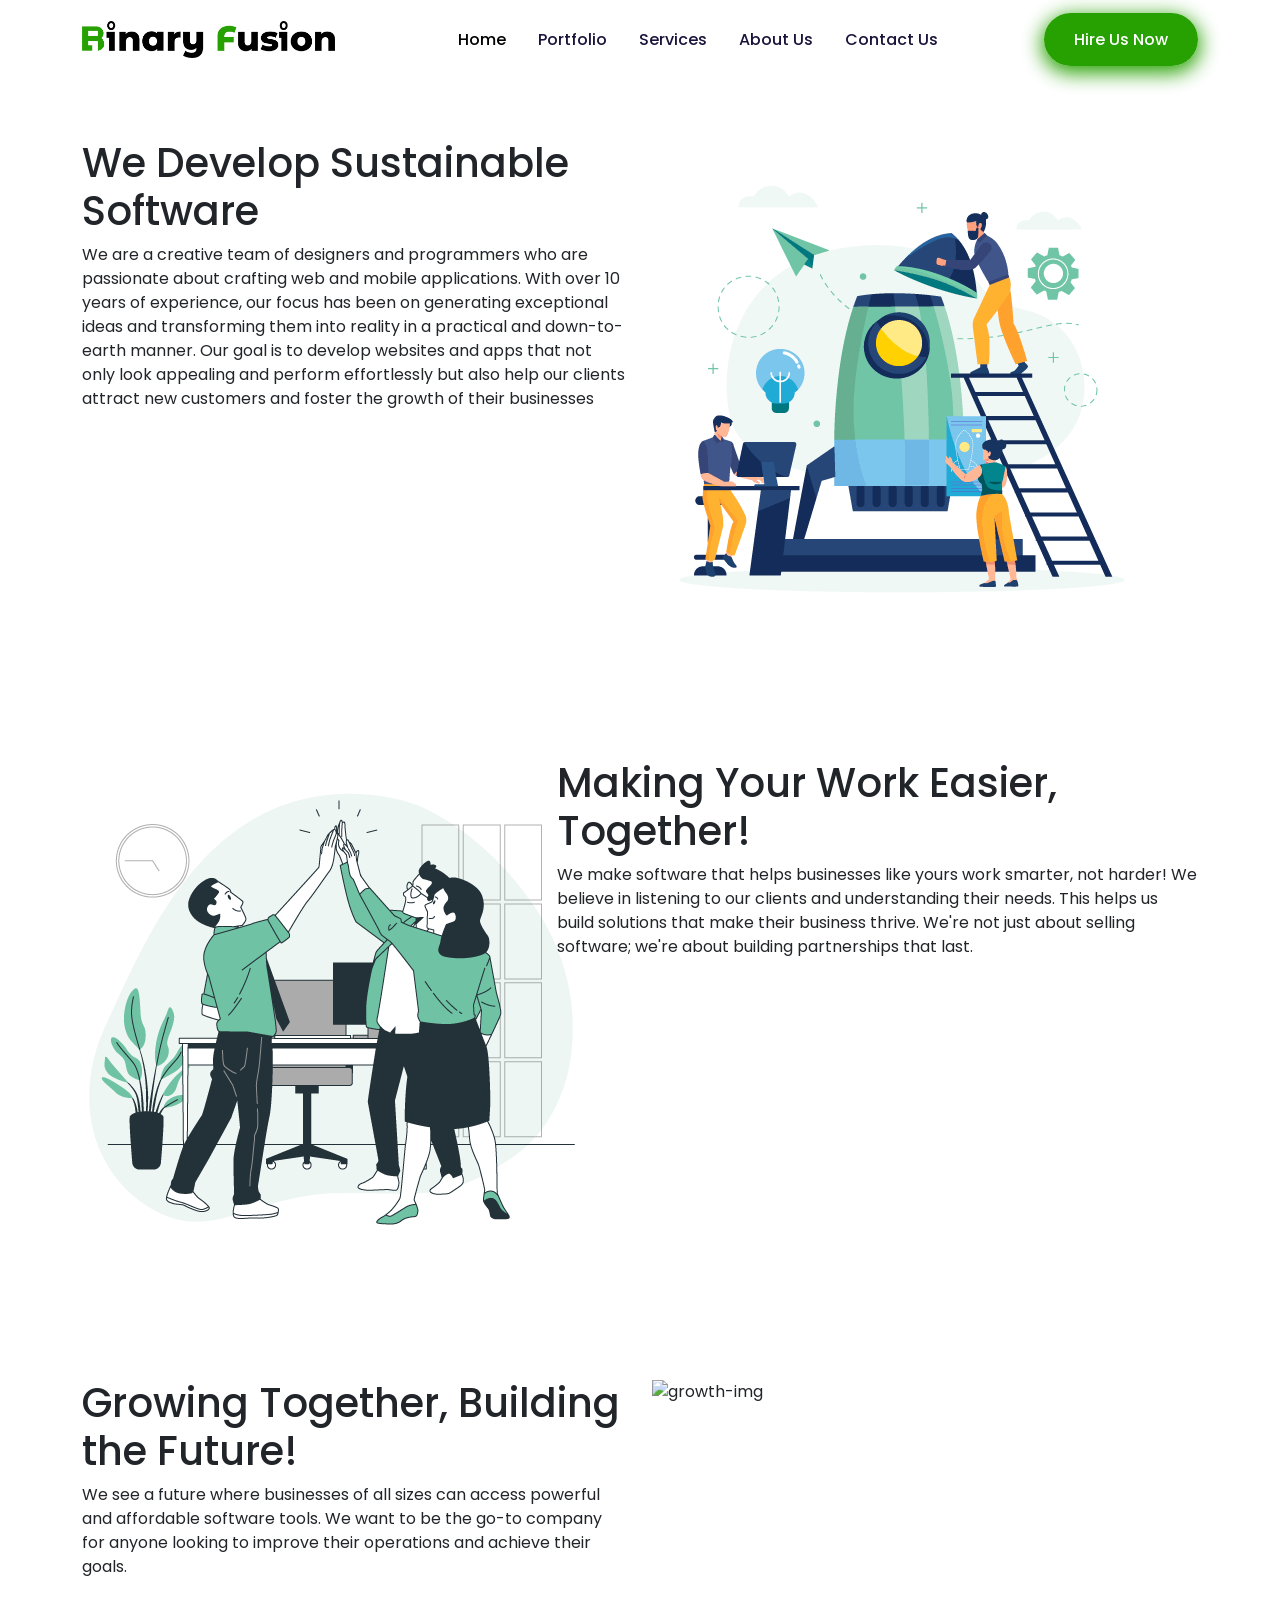
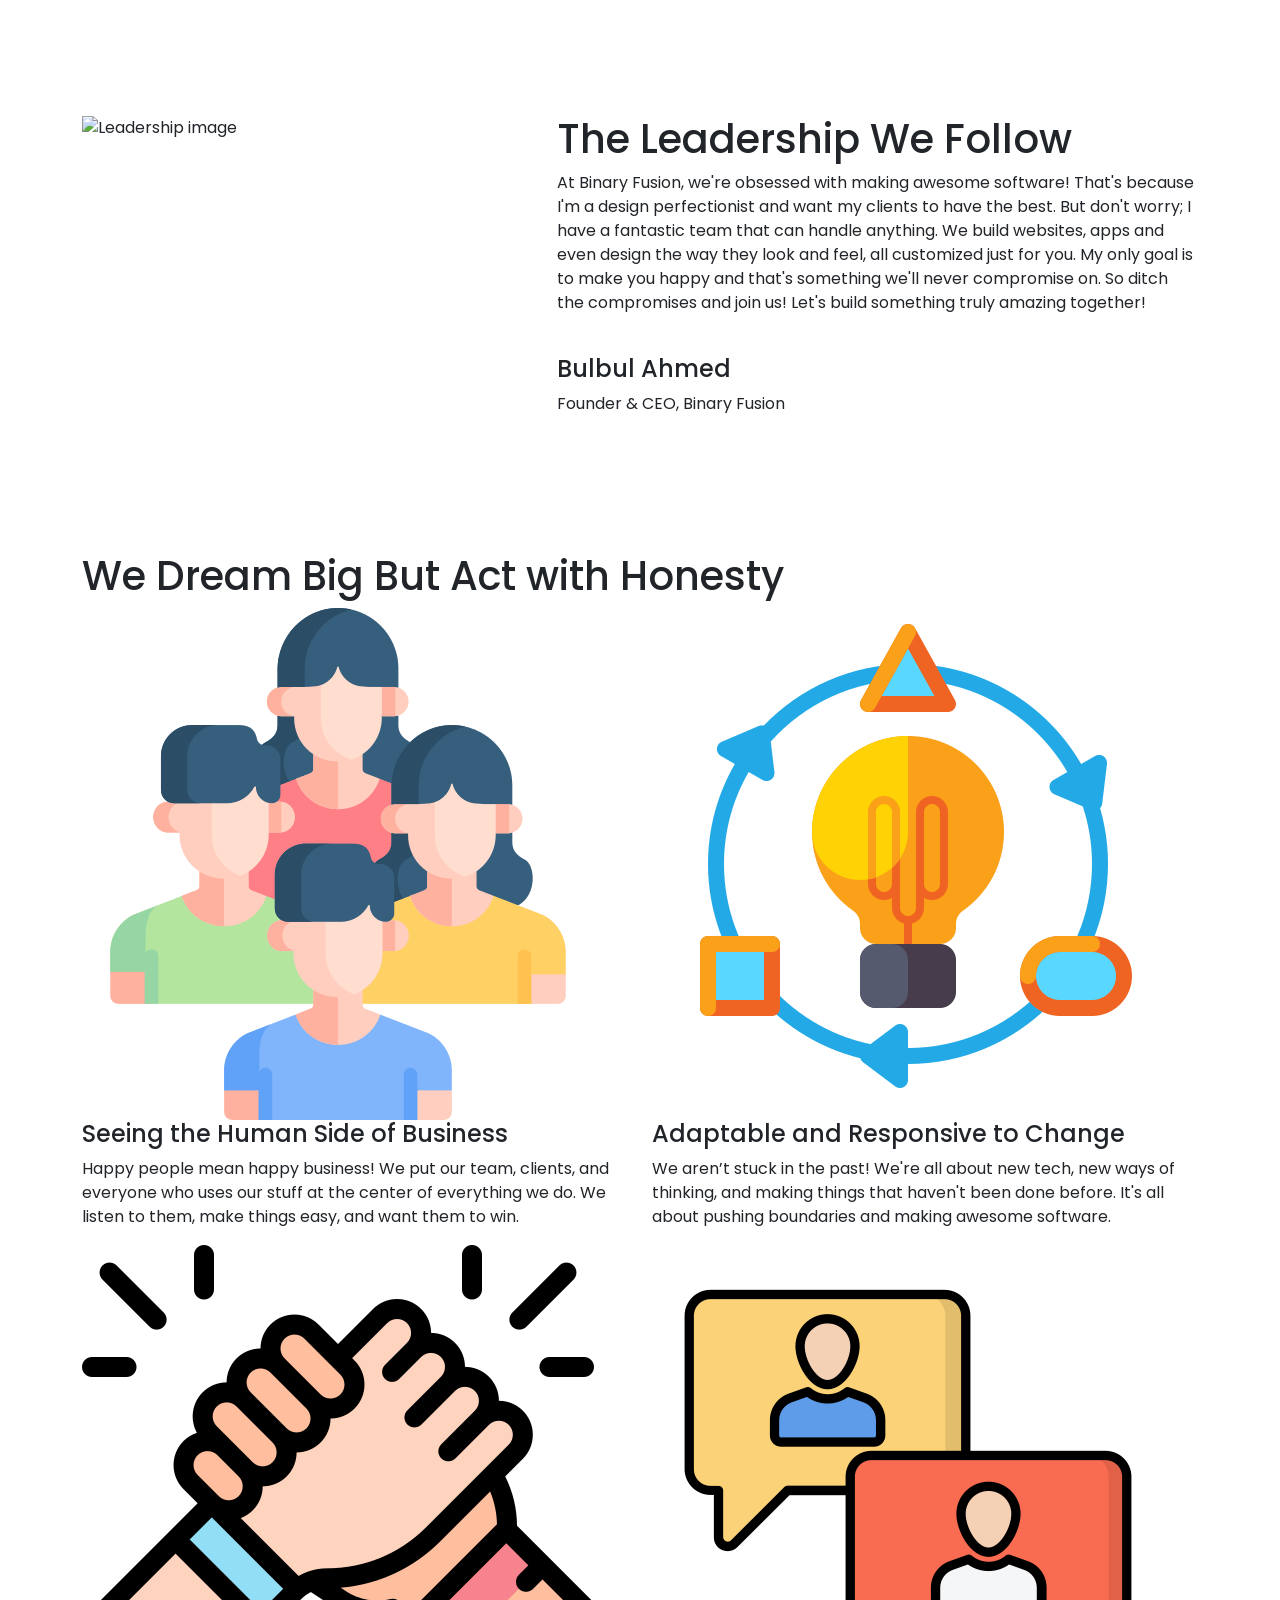
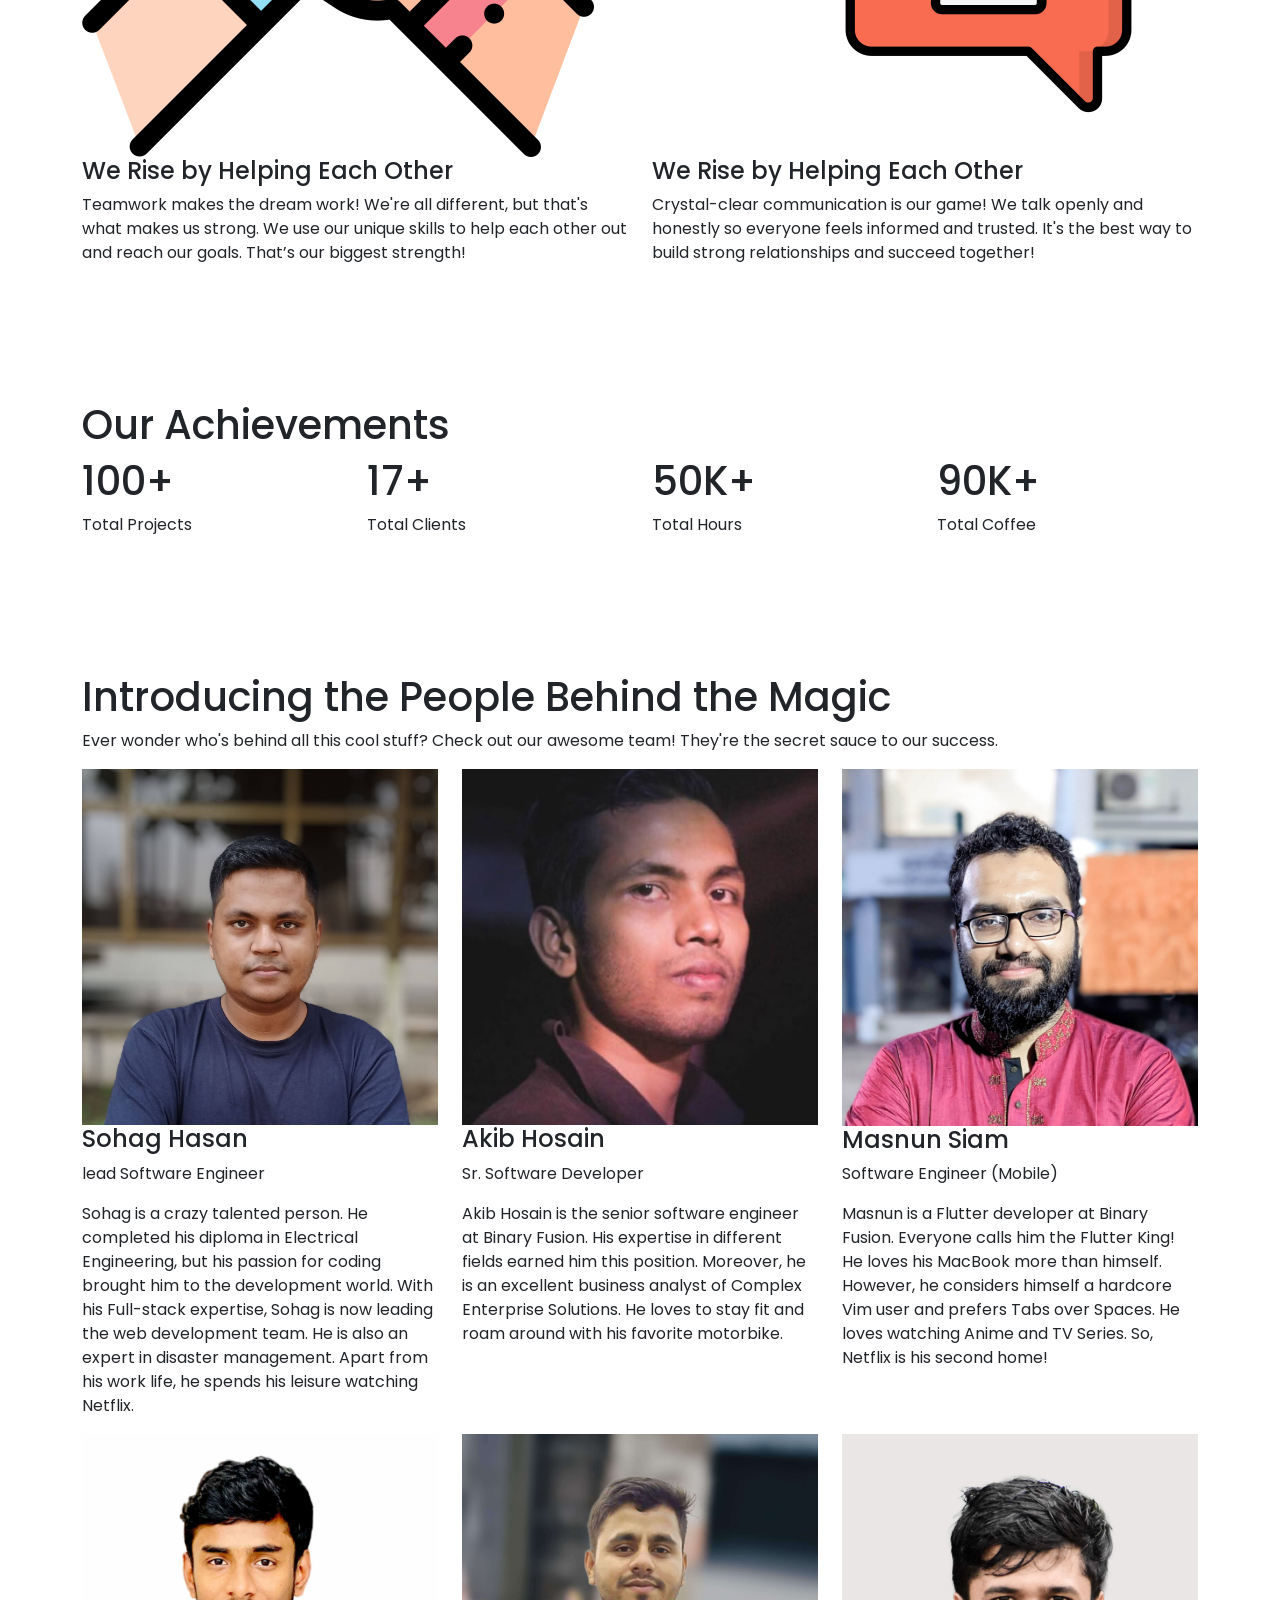
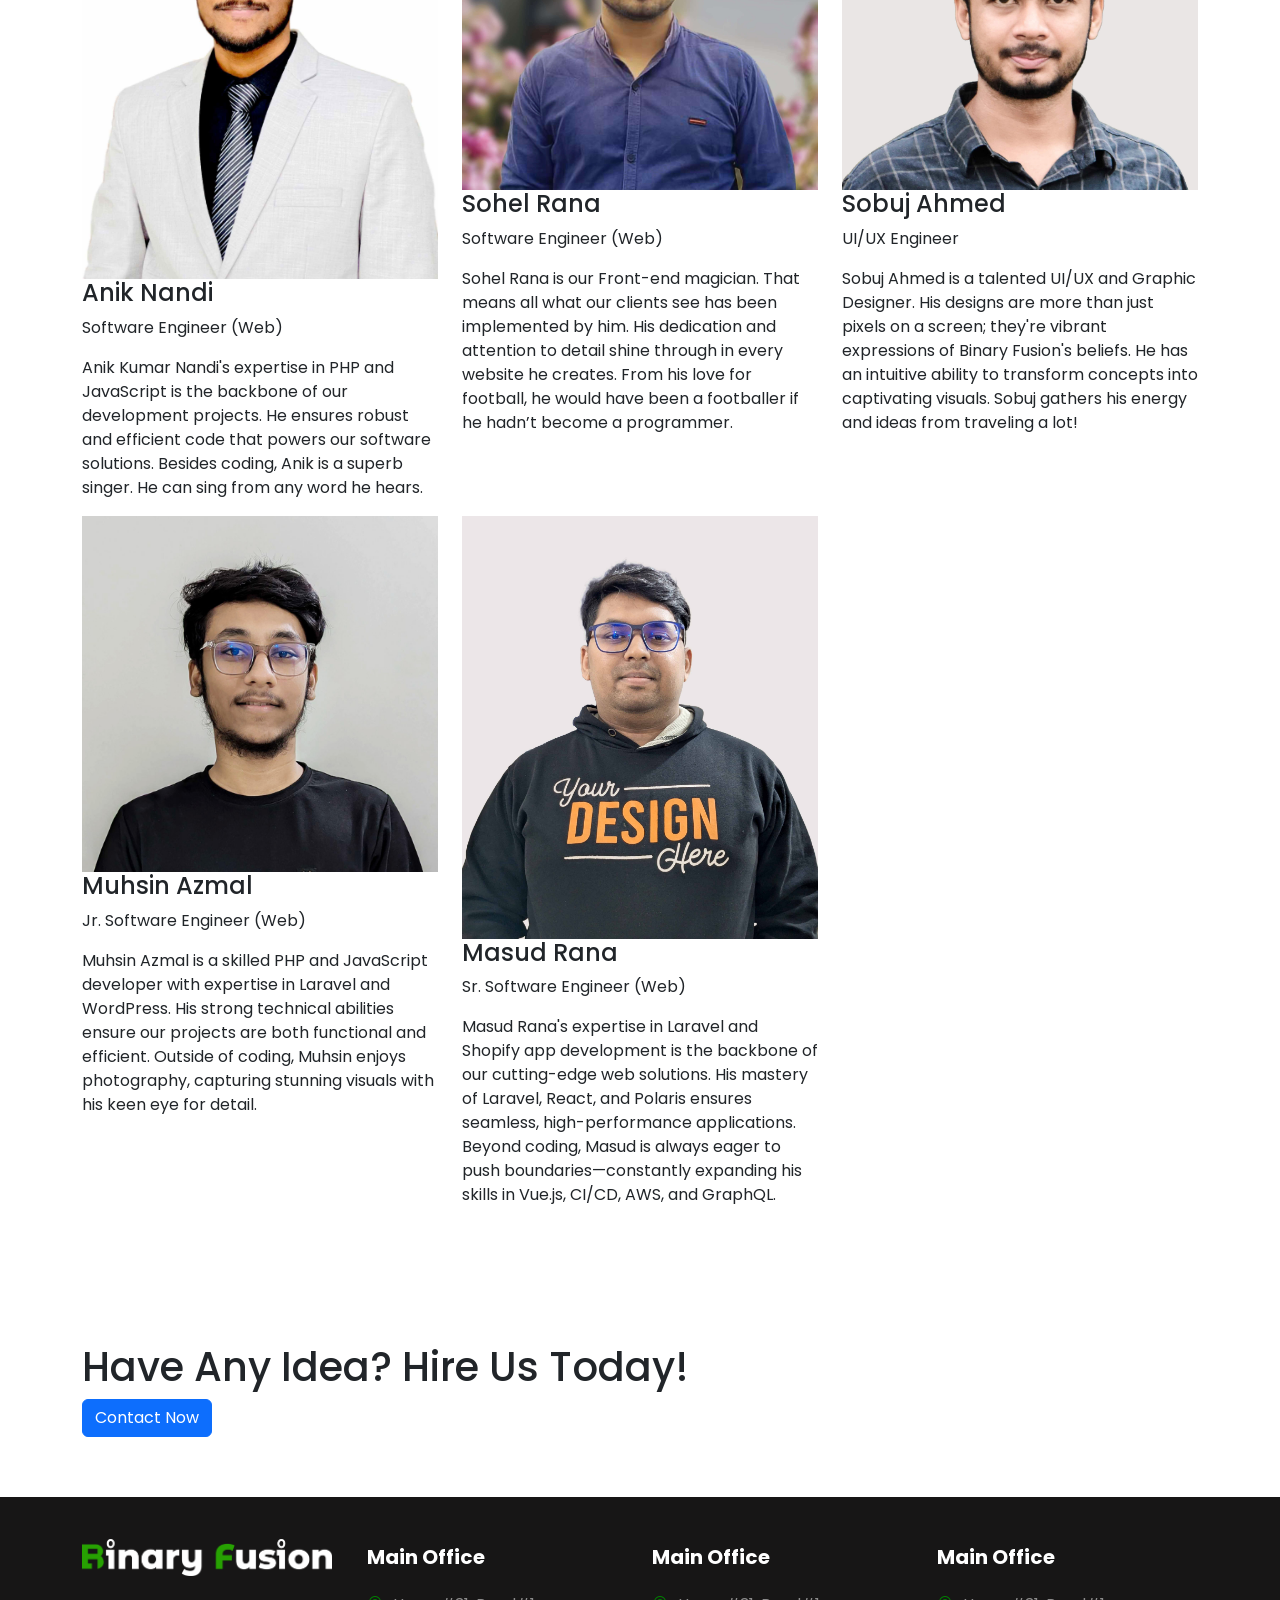
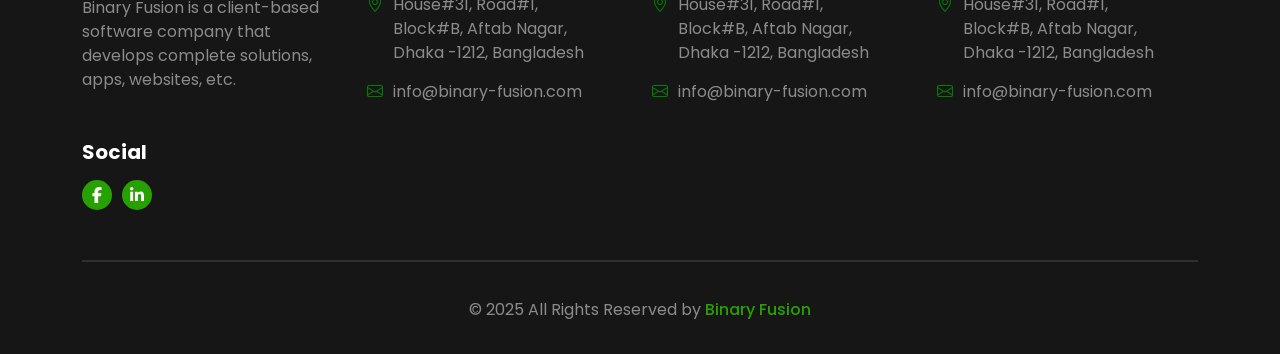
==== commit d6d99869: "nav customize and footer fixed button customize" ====
--- a/about-us.html
+++ b/about-us.html
@@ -30,7 +30,7 @@
 
 <body>
     <!-- header area start -->
-    <div class="header"></div>
+    <div class="header" id="navbar"></div>
     <!-- header area end -->
 
     <section>
@@ -183,19 +183,19 @@
                 </div>
                 <div class="col-md-3">
                     <div class="achievements-card">
-                        <h1>100+</h1>
+                        <h1>17+</h1>
                         <p>Total Clients</p>
                     </div>
                 </div>
                 <div class="col-md-3">
                     <div class="achievements-card">
-                        <h1>50+</h1>
+                        <h1>50K+</h1>
                         <p>Total Hours</p>
                     </div>
                 </div>
                 <div class="col-md-3">
                     <div class="achievements-card">
-                        <h1>10+</h1>
+                        <h1>90K+</h1>
                         <p>Total Coffee</p>
                     </div>
                 </div>
--- a/assets/style.css
+++ b/assets/style.css
@@ -39,6 +39,31 @@
 
 
 /* nav area start */
+#navbar {
+    transition: all 0.5s ease;
+}
+
+.navbar-fixed {
+    position: fixed;
+    top: 0;
+    left: 0;
+    right: 0;
+    background: white;
+    box-shadow: 0 2px 8px rgba(0, 0, 0, 0.1);
+    animation: slideDown 0.5s ease forwards;
+    z-index: 999;
+}
+
+@keyframes slideDown {
+    from {
+        transform: translateY(-100%);
+    }
+
+    to {
+        transform: translateY(0);
+    }
+}
+
 .binary-nav li a {
     text-decoration: none;
     position: relative;
@@ -74,7 +99,7 @@
     text-decoration: none;
     color: #fff;
     font-weight: 500;
-    box-shadow: 0px 9px 20px 0px var(--primary-color);
+    box-shadow: 0px 5px 20px 2px var(--primary-color);
     transition: all ease-in-out 0.5s;
 }
 
@@ -146,6 +171,11 @@
 .hero-btn-2:hover {
     background-color: var(--primary-color);
     color: #fff;
+}
+
+.hero-img img {
+    width: 90%;
+    height: auto;
 }
 
 .hero-background-element .ball {
@@ -533,25 +563,38 @@
     margin: 30px 0px 20px 0px;
 }
 
-.scroll-top {
+#scroll-top {
     position: fixed;
+    right: 30px;
     bottom: 30px;
-    right: 30px;
-    width: 40px;
-    height: 40px;
-    background-color: #27a102;
-    color: #fff;
+    background: var(--primary-color);
+    width: 50px;
+    height: 50px;
     border-radius: 50%;
     display: flex;
+    align-items: center;
     justify-content: center;
-    align-items: center;
-    cursor: pointer;
-    transition: all ease-in-out 0.3s;
-}
-
-.scroll-top:hover {
-    background-color: #fff;
-    color: #27a102;
+    font-size: 20px;
+    text-decoration: none;
+    opacity: 0;
+    visibility: hidden;
+    transform: translateY(50px);
+    transition: all 0.5s ease;
+    z-index: 1000;
+}
+
+#scroll-top.show {
+    opacity: 1;
+    visibility: visible;
+    transform: translateY(0);
+}
+
+#scroll-top:hover {
+    background: var(--primary-color);
+}
+
+.scroll-icon {
+    color: #fff !important;
 }
 
 /* footer area end */
@@ -568,18 +611,22 @@
 .portfolio-section-padding {
     padding: 30px 0px 100px 0px;
 }
+
 .portfolio-section-heading h1 {
     font-size: 50px;
     color: var(--primary-text-color);
     font-weight: 600;
 }
+
 .portfolio-section-heading h1 span {
     color: var(--primary-color);
 }
+
 .portfolio-section-heading p {
     color: var(--secondary-text-color);
     font-size: 20px;
 }
+
 .portfolio-item {
     height: auto;
     width: 100%;
@@ -600,9 +647,11 @@
 .portfolio-item:hover {
     transform: scale(1.01);
 }
-.portfolio-item:hover .portfolio-overlay{
+
+.portfolio-item:hover .portfolio-overlay {
     background-color: rgba(0, 0, 0, 0.5);
 }
+
 .portfolio-overlay {
     position: absolute;
     top: 0;
@@ -618,6 +667,7 @@
     opacity: 1;
     transition: all ease-in-out 0.4s;
 }
+
 .portfolio-overlay h1 {
     color: #fff;
     font-size: 50px;
@@ -641,11 +691,13 @@
     margin-left: 100px;
     transition: all ease-in-out 0.4s;
 }
+
 .portfolio-overlay a:hover {
     color: #fff;
     background-color: #202020;
 }
-    /* portfolio page css end */
+
+/* portfolio page css end */
 
 /*
  * ┌─────────────────────────────────────────────┐
@@ -653,5 +705,4 @@
  * │  Role   : Full Stack Developer              │
  * │  Email  : sumonpro.dev@gmail.com            │
  * └─────────────────────────────────────────────┘
- */
-
+ */
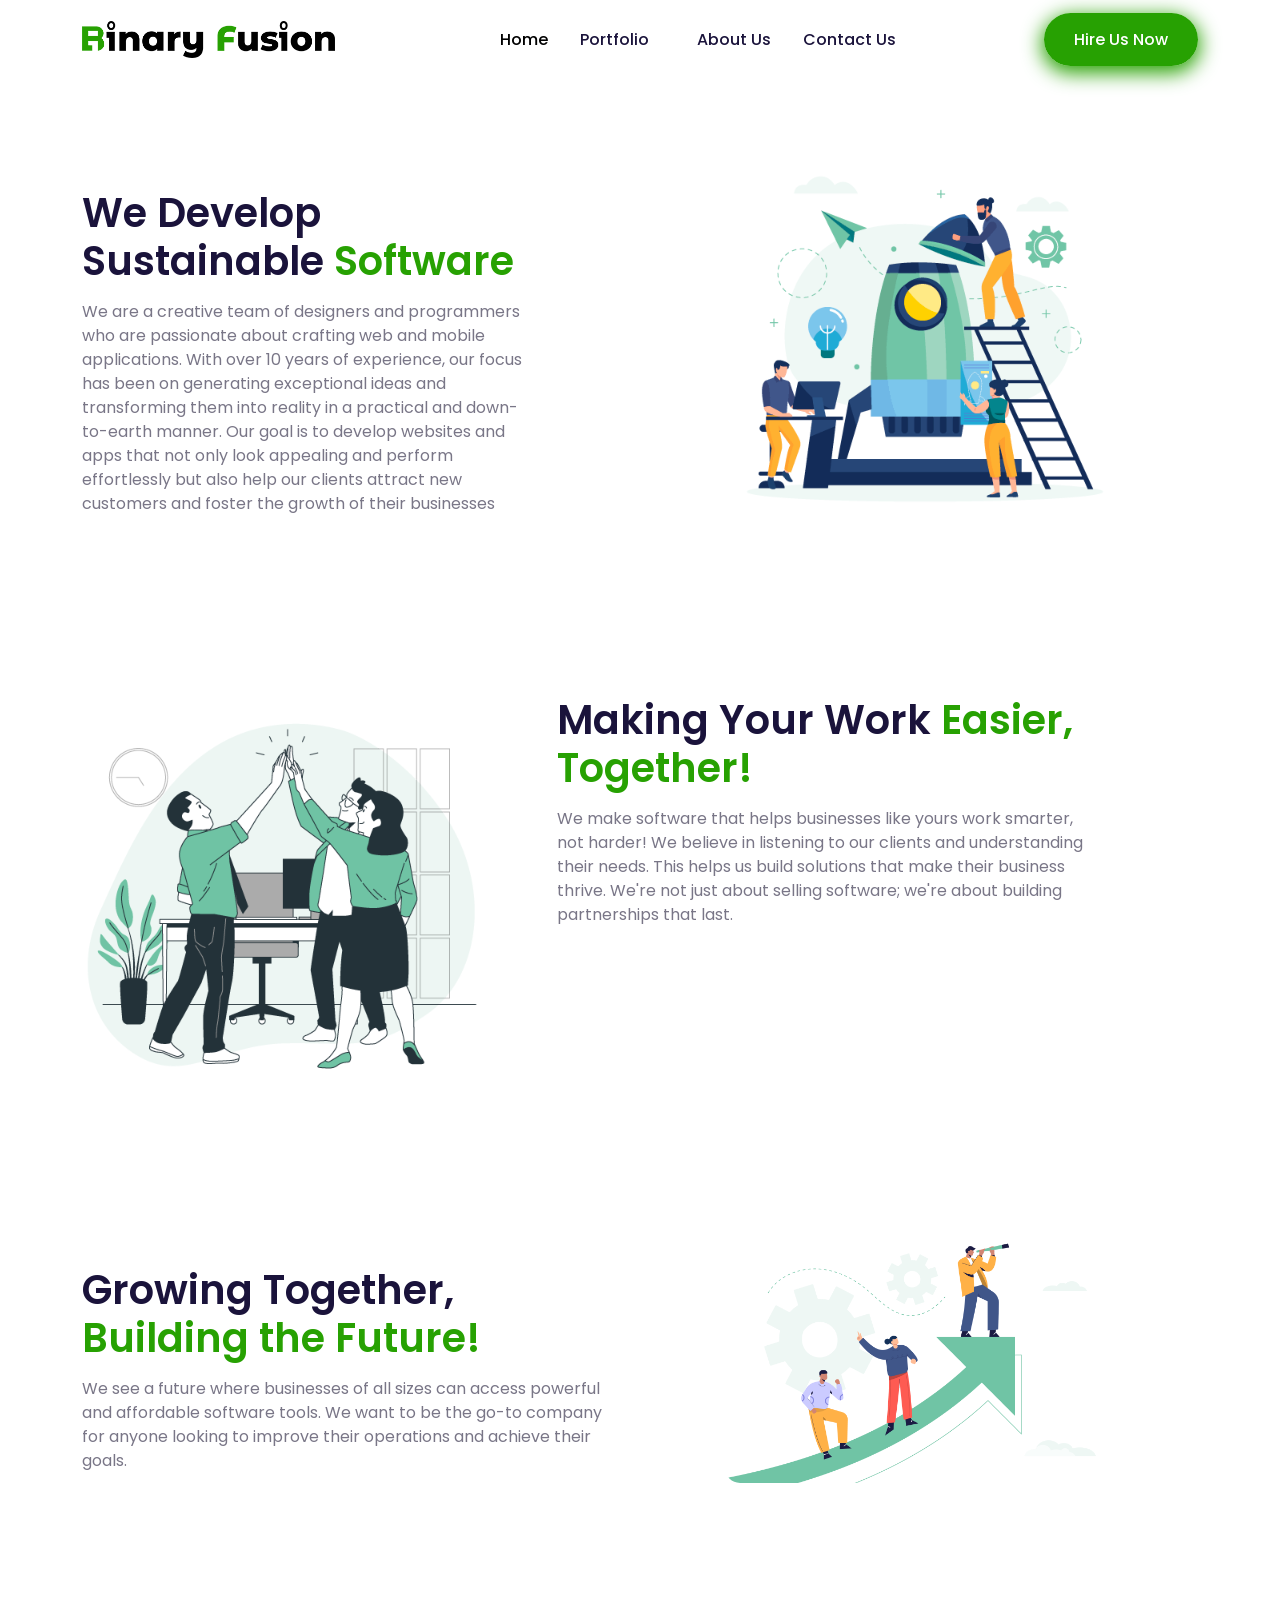
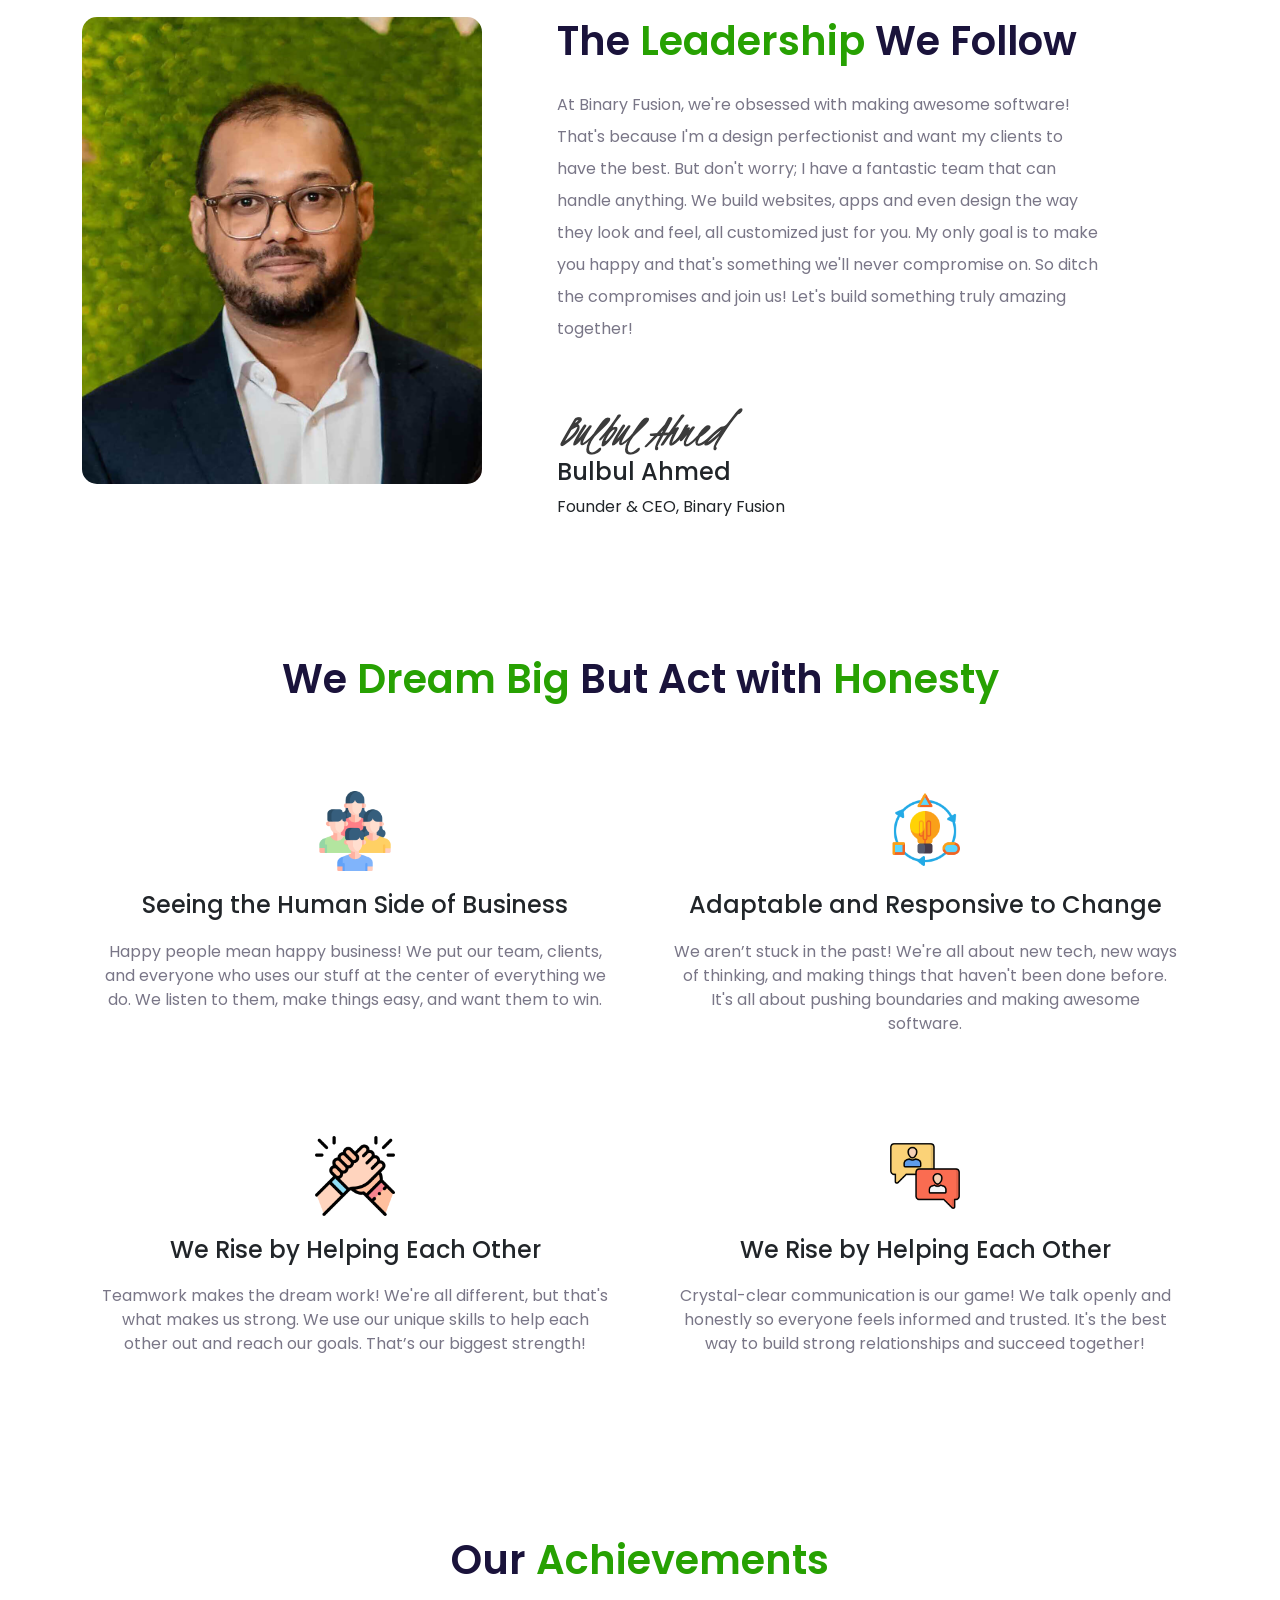
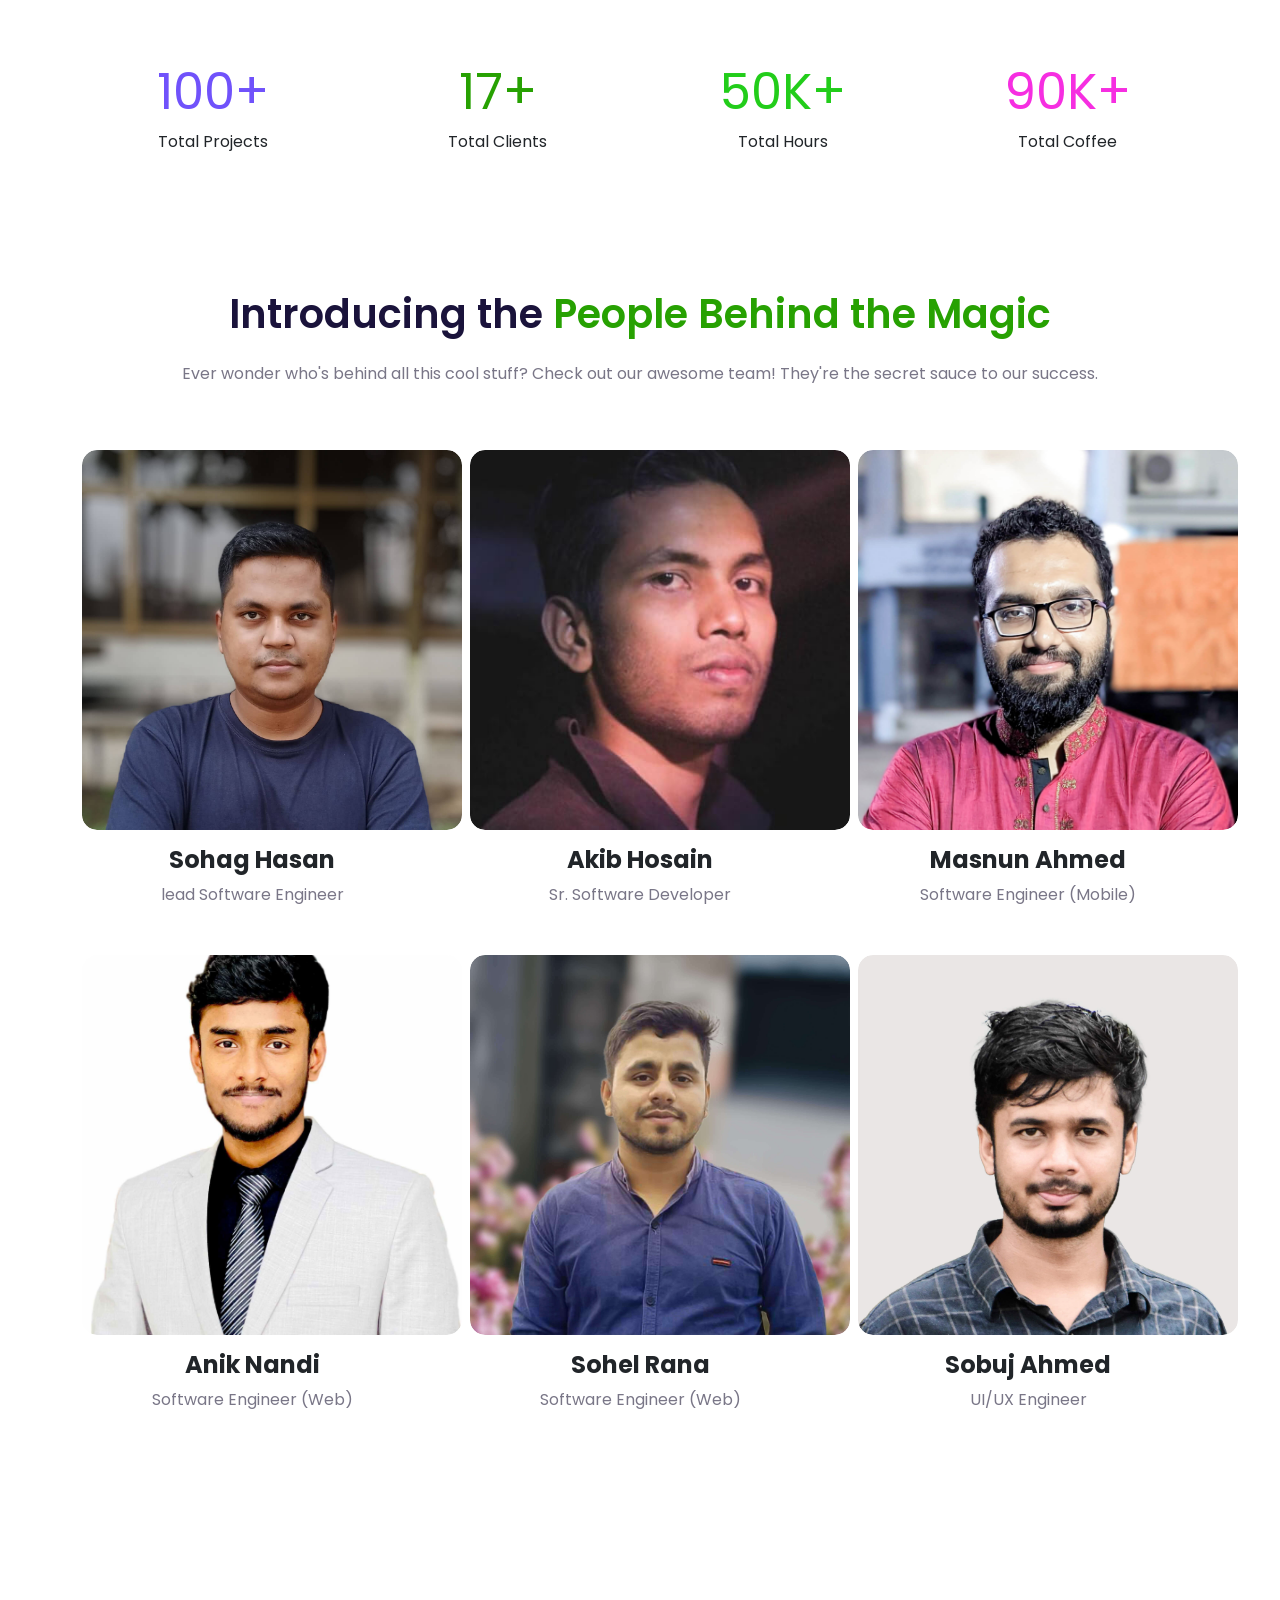
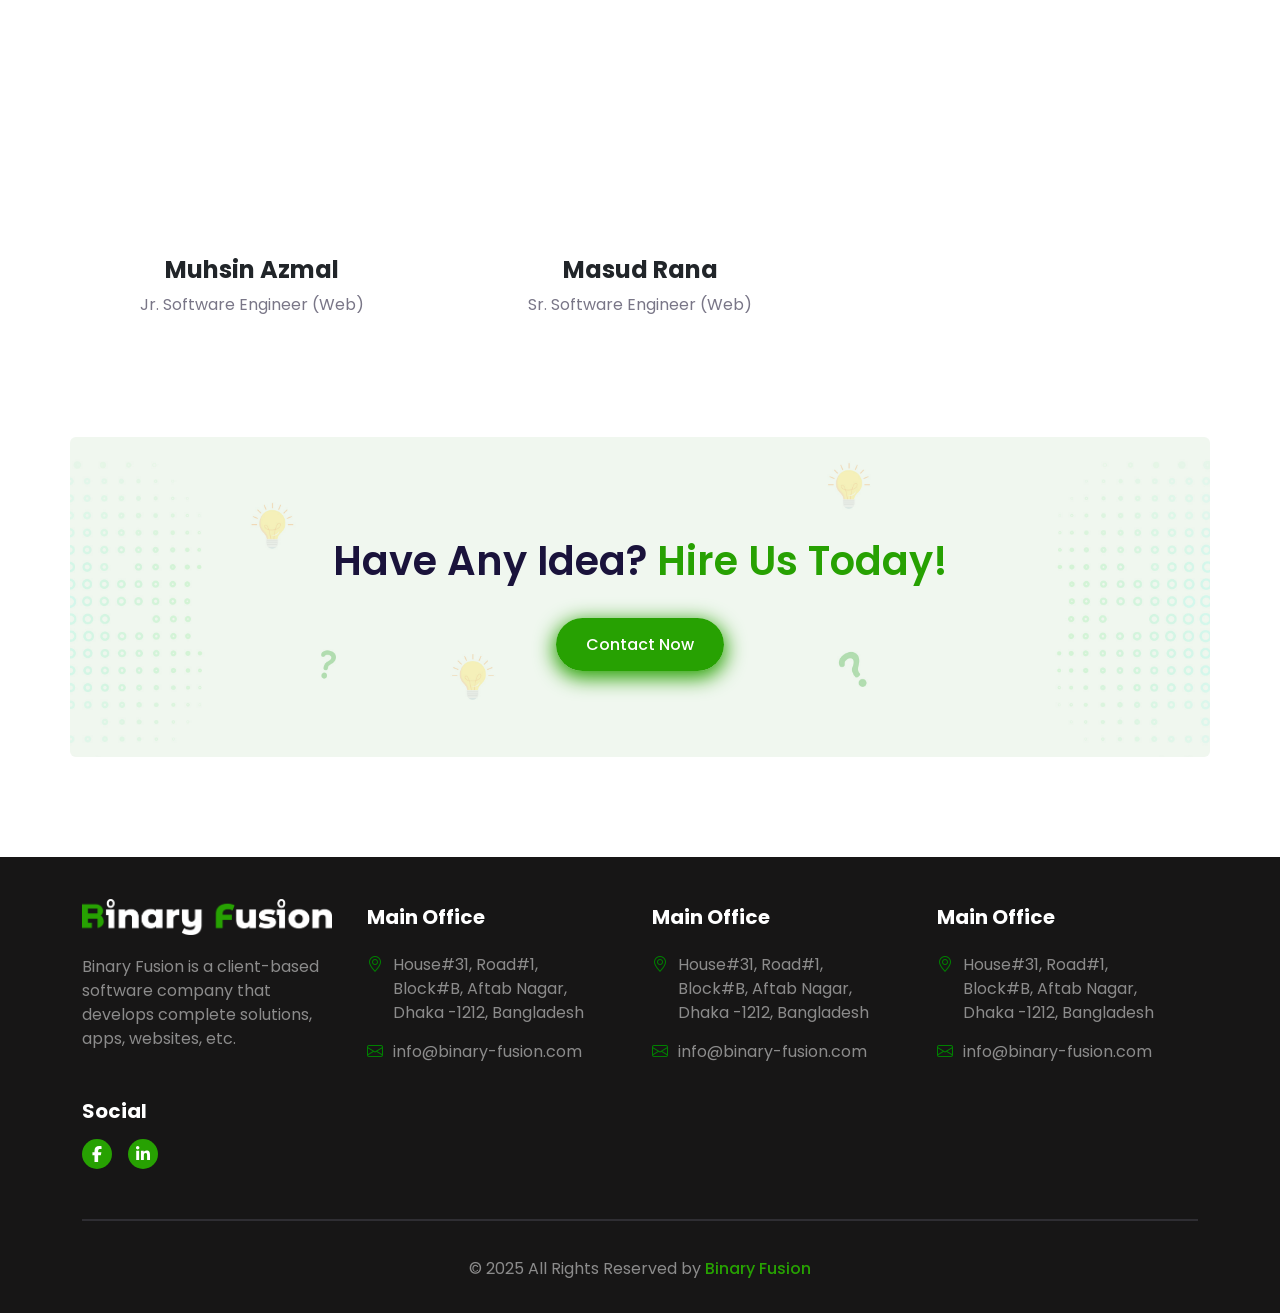
==== commit 54106e58: "update 14-10-25 contact page, about page design and animation" ====
--- a/about-us.html
+++ b/about-us.html
@@ -17,6 +17,8 @@
     <link rel="stylesheet" href="./assets/vendor/swiperJS/swiper-bundle.min.css">
     <!-- animate css -->
     <link rel="stylesheet" href="./assets/vendor/wowJS/animate.css">
+    <!-- aos css -->
+    <link href="https://unpkg.com/aos@2.3.1/dist/aos.css" rel="stylesheet">
     <!-- magnific popup css -->
     <link rel="stylesheet" href="./assets/vendor/magnific-popup/magnific-popup.css">
     <!-- Google Web Fonts -->
@@ -37,9 +39,10 @@
         <div class="container">
             <div class="row">
                 <div class="col-md-6">
-                    <div class="about-content">
+                    <div class="about-content section-heading wow fadeInUp">
                         <h1>We Develop Sustainable <span>Software</span></h1>
-                        <p>We are a creative team of designers and programmers who are passionate about crafting web and
+                        <p class="wow fadeInUp">We are a creative team of designers and programmers who are passionate about crafting web
+                            and
                             mobile applications. With over 10 years of experience, our focus has been on generating
                             exceptional ideas and transforming them into reality in a practical and down-to-earth
                             manner. Our goal is to develop websites and apps that not only look appealing and perform
@@ -48,7 +51,7 @@
                     </div>
                 </div>
                 <div class="col-md-6">
-                    <div class="about-img">
+                    <div class="about-img text-center" data-aos="fade-left" data-aos-duration="3000">
                         <img class="img-fluid" src="./assets/images/about-page_img/hero-sec_img/who_are_we.png"
                             alt="about-img">
                     </div>
@@ -61,13 +64,14 @@
     <section>
         <div class="container">
             <div class="row">
-                <div class="col-md-5">
-                    <img src="./assets/images/about-page_img/making-sec_img/who_are_we-2.png" alt="Making image">
+                <div class="col-md-5" data-aos="fade-left" data-aos-duration="3000">
+                    <img class="about-making-img" src="./assets/images/about-page_img/making-sec_img/who_are_we-2.png"
+                        alt="Making image">
                 </div>
                 <div class="col-md-7">
-                    <div class="making-area-content">
+                    <div class="making-area-content section-heading wow fadeInUp">
                         <h1>Making Your Work <span>Easier, Together!</span></h1>
-                        <p>We make software that helps businesses like yours work smarter, not harder! We believe in
+                        <p class="wow fadeInUp">We make software that helps businesses like yours work smarter, not harder! We believe in
                             listening to our clients and understanding their needs. This helps us build solutions that
                             make their business thrive. We're not just about selling software; we're about building
                             partnerships that last.</p>
@@ -83,16 +87,17 @@
         <div class="container">
             <div class="row">
                 <div class="col-md-6">
-                    <div class="growth-area-content">
+                    <div class="growth-area-content section-heading wow fadeInUp">
                         <h1>Growing Together, <span>Building the Future!</span></h1>
-                        <p>We see a future where businesses of all sizes can access powerful and affordable software
+                        <p class="mb-4 lh-base wow fadeInUp">We see a future where businesses of all sizes can access powerful and
+                            affordable software
                             tools. We want to be the go-to company for anyone looking to improve their operations and
                             achieve their goals.</p>
                     </div>
                 </div>
                 <div class="col-md-6">
-                    <div class="growth-img">
-                        <img class="img-fluid" src="./assets/images/about-page_img/growth-sec_img/who_are_we-3.png"
+                    <div class="growth-img" data-aos="fade-left" data-aos-duration="3000">
+                        <img class="img-fluid" src="./assets/images/about-page_img/growing-sec_img/who_are_we-3.png"
                             alt="growth-img">
                     </div>
                 </div>
@@ -105,14 +110,15 @@
     <section>
         <div class="container">
             <div class="row">
-                <div class="col-md-5">
-                    <img src="./assets/images/about-page_img/leadership-sec_img/who_are_we-4.png"
-                        alt="Leadership image">
+                <div class="col-md-5" data-aos="fade-left" data-aos-duration="3000">
+                    <img class="about-making-img"
+                        src="./assets/images/about-page_img/leadership-sec_img/bulbul-ahmed.jpg" alt="Leadership image">
                 </div>
                 <div class="col-md-7">
-                    <div class="leadership-area-content">
-                        <h1>The <span>Leadership</span> We Follow</h1>
-                        <p>At Binary Fusion, we're obsessed with making awesome software! That's because I'm a design
+                    <div class="leadership-area-content section-heading wow fadeInUp">
+                        <h1 class="mb-4">The <span>Leadership</span> We Follow</h1>
+                        <p class="lh-lg wow fadeInUp">At Binary Fusion, we're obsessed with making awesome software! That's because
+                            I'm a design
                             perfectionist and want my clients to have the best. But don't worry; I have a fantastic team
                             that can handle anything. We build websites, apps and even design the way they look and
                             feel, all customized just for you. My only goal is to make you happy and that's something
@@ -120,9 +126,9 @@
                             amazing together!</p>
                     </div>
                     <div class="leadership-area-signature">
-                        <img src="./assets/images/about-page_img/leadership-sec_img/signature.png" alt="">
-                        <h4>Bulbul Ahmed</h4>
-                        <p>Founder & CEO, Binary Fusion</p>
+                        <img class="wow fadeInUp" data-wow-delay="0.5s" src="./assets/images/about-page_img/leadership-sec_img/bulbul-ahmed.png" alt="">
+                        <h4 class="wow fadeInUp">Bulbul Ahmed</h4>
+                        <p class="wow fadeInUp">Founder & CEO, Binary Fusion</p>
                     </div>
                 </div>
             </div>
@@ -132,37 +138,43 @@
 
     <!-- dream area start -->
     <section>
-        <div class="container">
-            <h1>We <span>Dream Big</span> But Act with <span>Honesty</span></h1>
-            <div class="row">
-                <div class="col-md-6">
-                    <div class="dream-card">
+        <div class="container section-heading wow fadeInUp">
+            <h1 class="mb-5 text-center">We <span>Dream Big</span> But Act with <span>Honesty</span></h1>
+            <div class="row">
+                <div class="col-md-6">
+                    <div class="dream-card text-center" data-aos="fade-up" data-aos-duration="3000">
                         <img src="./assets/images/about-page_img/dream-sec_img/youth.png" alt="dream-img">
                         <h4>Seeing the Human Side of Business</h4>
-                        <p>Happy people mean happy business! We put our team, clients, and everyone who uses our stuff
+                        <p class="wow fadeInUp">Happy people mean happy business! We put our team, clients, and everyone who uses our stuff
                             at the center of everything we do. We listen to them, make things easy, and want them to
                             win.</p>
                     </div>
                 </div>
                 <div class="col-md-6">
-                    <div class="dream-card">
+                    <div class="dream-card text-center" data-aos="fade-up" data-aos-duration="3000">
                         <img src="./assets/images/about-page_img/dream-sec_img/adaptation.png" alt="dream-img">
                         <h4>Adaptable and Responsive to Change</h4>
-                        <p>We aren’t stuck in the past! We're all about new tech, new ways of thinking, and making things that haven't been done before. It's all about pushing boundaries and making awesome software.</p>
-                    </div>
-                </div>
-                <div class="col-md-6">
-                    <div class="dream-card">
+                        <p class="wow fadeInUp">We aren’t stuck in the past! We're all about new tech, new ways of thinking, and making
+                            things that haven't been done before. It's all about pushing boundaries and making awesome
+                            software.</p>
+                    </div>
+                </div>
+                <div class="col-md-6">
+                    <div class="dream-card text-center" data-aos="fade-up" data-aos-duration="3000">
                         <img src="./assets/images/about-page_img/dream-sec_img/help.png" alt="dream-img">
                         <h4>We Rise by Helping Each Other</h4>
-                        <p>Teamwork makes the dream work! We're all different, but that's what makes us strong. We use our unique skills to help each other out and reach our goals. That’s our biggest strength!</p>
-                    </div>
-                </div>
-                <div class="col-md-6">
-                    <div class="dream-card">
+                        <p class="wow fadeInUp">Teamwork makes the dream work! We're all different, but that's what makes us strong. We use
+                            our unique skills to help each other out and reach our goals. That’s our biggest strength!
+                        </p>
+                    </div>
+                </div>
+                <div class="col-md-6">
+                    <div class="dream-card text-center" data-aos="fade-up" data-aos-duration="3000">
                         <img src="./assets/images/about-page_img/dream-sec_img/chatting.png" alt="dream-img">
                         <h4>We Rise by Helping Each Other</h4>
-                        <p>Crystal-clear communication is our game! We talk openly and honestly so everyone feels informed and trusted. It's the best way to build strong relationships and succeed together!</p>
+                        <p class="wow fadeInUp">Crystal-clear communication is our game! We talk openly and honestly so everyone feels
+                            informed and trusted. It's the best way to build strong relationships and succeed together!
+                        </p>
                     </div>
                 </div>
             </div>
@@ -172,30 +184,30 @@
 
     <!-- achievements area start -->
     <section>
-        <div class="container">
-            <h1>Our <span>Achievements</span></h1>
+        <div class="container achievements-area text-center" data-aos="fade-up" data-aos-duration="2000">
+            <h1 class="mb-5">Our <span>Achievements</span></h1>
             <div class="row">
                 <div class="col-md-3">
-                    <div class="achievements-card">
-                        <h1>100+</h1>
+                    <div class="achievements-card" data-aos="fade-up">
+                        <h1 class="achi-1">100+</h1>
                         <p>Total Projects</p>
                     </div>
                 </div>
                 <div class="col-md-3">
-                    <div class="achievements-card">
-                        <h1>17+</h1>
+                    <div class="achievements-card" data-aos="fade-up">
+                        <h1 class="achi-2">17+</h1>
                         <p>Total Clients</p>
                     </div>
                 </div>
                 <div class="col-md-3">
-                    <div class="achievements-card">
-                        <h1>50K+</h1>
+                    <div class="achievements-card" data-aos="fade-up">
+                        <h1 class="achi-3">50K+</h1>
                         <p>Total Hours</p>
                     </div>
                 </div>
                 <div class="col-md-3">
-                    <div class="achievements-card">
-                        <h1>90K+</h1>
+                    <div class="achievements-card" data-aos="fade-up">
+                        <h1 class="achi-4">90K+</h1>
                         <p>Total Coffee</p>
                     </div>
                 </div>
@@ -206,105 +218,162 @@
 
     <!-- introducing area start -->
     <section>
-        <div class="container">
-            <div class="row">
+        <div class="container section-heading text-center" data-aos="fade-up" data-aos-duration="3000">
+            <div class="row g-5">
                 <h1>Introducing the <span>People Behind the Magic</span></h1>
-                <p>Ever wonder who's behind all this cool stuff? Check out our awesome team! They're the secret sauce to
+                <p class="mt-3 mb-3">Ever wonder who's behind all this cool stuff? Check out our awesome team! They're
+                    the secret sauce to
                     our success.</p>
                 <div class="col-md-4">
-                    <div class="introducing-card">
-                        <img src="./assets/images/about-page_img/introducing-sec_img/sohagnew.jpg" alt="introducing-img" class="img-fluid h-100">
-                        <div class="introducing-content">
-                            <h4>Sohag Hasan</h4>
-                            <p>lead Software Engineer</p>
-                        </div>
-                        <div class="introducing-overlay">
-                            <p>Sohag is a crazy talented person. He completed his diploma in Electrical Engineering, but his passion for coding brought him to the development world. With his Full-stack expertise, Sohag is now leading the web development team. He is also an expert in disaster management. Apart from his work life, he spends his leisure watching Netflix.</p>
-                        </div>
-                    </div>
-                </div>
-                <div class="col-md-4">
-                    <div class="introducing-card">
-                        <img src="./assets/images/about-page_img/introducing-sec_img/akib_hossain.jpeg" alt="introducing-img" class="img-fluid h-100">
-                        <div class="introducing-content">
-                            <h4>Akib Hosain</h4>
-                            <p>Sr. Software Developer</p>
-                        </div>
-                        <div class="introducing-overlay">
-                            <p>Akib Hosain is the senior software engineer at Binary Fusion. His expertise in different fields earned him this position. Moreover, he is an excellent business analyst of Complex Enterprise Solutions. He loves to stay fit and roam around with his favorite motorbike.</p>
-                        </div>
-                    </div>
-                </div>
-                <div class="col-md-4">
-                    <div class="introducing-card">
-                        <img src="./assets/images/about-page_img/introducing-sec_img/masnunsiamnew.jpg" alt="introducing-img" class="img-fluid h-100">
-                        <div class="introducing-content">
-                            <h4>Masnun Siam</h4>
-                            <p>Software Engineer (Mobile)</p>
-                        </div>
-                        <div class="introducing-overlay">
-                            <p>Masnun is a Flutter developer at Binary Fusion. Everyone calls him the Flutter King! He loves his MacBook more than himself. However, he considers himself a hardcore Vim user and prefers Tabs over Spaces. He loves watching Anime and TV Series. So, Netflix is his second home!</p>
-                        </div>
-                    </div>
-                </div>
-                <div class="col-md-4">
-                    <div class="introducing-card">
-                        <img src="./assets/images/about-page_img/introducing-sec_img/anik-kumar-nandi.jpg" alt="introducing-img" class="img-fluid h-100">
-                        <div class="introducing-content">
-                            <h4>Anik Nandi</h4>
-                            <p>Software Engineer (Web)</p>
-                        </div>
-                        <div class="introducing-overlay">
-                            <p>Anik Kumar Nandi's expertise in PHP and JavaScript is the backbone of our development projects. He ensures robust and efficient code that powers our software solutions. Besides coding, Anik is a superb singer. He can sing from any word he hears.</p>
-                        </div>
-                    </div>
-                </div>
-                <div class="col-md-4">
-                    <div class="introducing-card">
-                        <img src="./assets/images/about-page_img/introducing-sec_img/sohel-rana.jpg" alt="introducing-img" class="img-fluid h-100">
-                        <div class="introducing-content">
-                            <h4>Sohel Rana</h4>
-                            <p>Software Engineer (Web)</p>
-                        </div>
-                        <div class="introducing-overlay">
-                            <p>Sohel Rana is our Front-end magician. That means all what our clients see has been implemented by him. His dedication and attention to detail shine through in every website he creates. From his love for football, he would have been a footballer if he hadn’t become a programmer.</p>
-                        </div>
-                    </div>
-                </div>
-                <div class="col-md-4">
-                    <div class="introducing-card">
-                        <img src="./assets/images/about-page_img/introducing-sec_img/sobujnew.jpg" alt="introducing-img" class="img-fluid h-100">
-                        <div class="introducing-content">
-                            <h4>Sobuj Ahmed</h4>
-                            <p>UI/UX Engineer</p>
-                        </div>
-                        <div class="introducing-overlay">
-                            <p>Sobuj Ahmed is a talented UI/UX and Graphic Designer. His designs are more than just pixels on a screen; they're vibrant expressions of Binary Fusion's beliefs. He has an intuitive ability to transform concepts into captivating visuals. Sobuj gathers his energy and ideas from traveling a lot!</p>
-                        </div>
-                    </div>
-                </div>
-                <div class="col-md-4">
-                    <div class="introducing-card">
-                        <img src="./assets/images/about-page_img/introducing-sec_img/muhsin-azmal.jpg" alt="introducing-img" class="img-fluid h-100">
-                        <div class="introducing-content">
-                            <h4>Muhsin Azmal</h4>
-                            <p>Jr. Software Engineer (Web)</p>
-                        </div>
-                        <div class="introducing-overlay">
-                            <p>Muhsin Azmal is a skilled PHP and JavaScript developer with expertise in Laravel and WordPress. His strong technical abilities ensure our projects are both functional and efficient. Outside of coding, Muhsin enjoys photography, capturing stunning visuals with his keen eye for detail.</p>
-                        </div>
-                    </div>
-                </div>
-                <div class="col-md-4">
-                    <div class="introducing-card">
-                        <img src="./assets/images/about-page_img/introducing-sec_img/masud-rana.jpg" alt="introducing-img" class="img-fluid h-100">
-                        <div class="introducing-content">
-                            <h4>Masud Rana</h4>
-                            <p>Sr. Software Engineer (Web)</p>
-                        </div>
-                        <div class="introducing-overlay">
-                            <p>Masud Rana's expertise in Laravel and Shopify app development is the backbone of our cutting-edge web solutions. His mastery of Laravel, React, and Polaris ensures seamless, high-performance applications. Beyond coding, Masud is always eager to push boundaries—constantly expanding his skills in Vue.js, CI/CD, AWS, and GraphQL.</p>
-                        </div>
+                    <div class="introducing-card" data-aos="fade-up" data-aos-duration="2000">
+                        <div class="introducing-inner">
+                            <div class="introducing-img">
+                                <img src="./assets/images/about-page_img/introducing-sec_img/sohagnew.jpg"
+                                    alt="Introducing">
+                            </div>
+                            <div class="introducing-overlay">
+                                <p class="text-white">
+                                    Sohag is a crazy talented person. He completed his diploma in Electrical Engineering, but his passion for coding brought him to the development world. With his Full-stack expertise, Sohag is now leading the web development team. He is also an expert in disaster management. Apart from his work life, he spends his leisure watching Netflix.
+                                </p>
+                            </div>
+                        </div>
+                    </div>
+                    <div class="introducing-content wow fadeInUp">
+                        <h4 class="mt-3 fw-bold">Sohag Hasan</h4>
+                        <p class="m-0 wow fadeInUp">lead Software Engineer</p>
+                    </div>
+                </div>
+                <div class="col-md-4">
+                    <div class="introducing-card" data-aos="fade-up" data-aos-duration="2000">
+                        <div class="introducing-inner">
+                            <div class="introducing-img">
+                                <img src="./assets/images/about-page_img/introducing-sec_img/akib_hossain.jpeg"
+                                    alt="Introducing">
+                            </div>
+                            <div class="introducing-overlay">
+                                <p class="text-white">
+                                    Akib Hosain is the senior software engineer at Binary Fusion. His expertise in different fields earned him this position. Moreover, he is an excellent business analyst of Complex Enterprise Solutions. He loves to stay fit and roam around with his favorite motorbike.
+                                </p>
+                            </div>
+                        </div>
+                    </div>
+                    <div class="introducing-content wow fadeInUp">
+                        <h4 class="mt-3 fw-bold">Akib Hosain</h4>
+                        <p class="m-0 wow fadeInUp">Sr. Software Developer</p>
+                    </div>
+                </div>
+                <div class="col-md-4">
+                    <div class="introducing-card" data-aos="fade-up" data-aos-duration="2000">
+                        <div class="introducing-inner">
+                            <div class="introducing-img">
+                                <img src="./assets/images/about-page_img/introducing-sec_img/masnunsiamnew.jpg"
+                                    alt="Introducing">
+                            </div>
+                            <div class="introducing-overlay">
+                                <p class="text-white">
+                                    Masnun is a Flutter developer at Binary Fusion. Everyone calls him the Flutter King! He loves his MacBook more than himself. However, he considers himself a hardcore Vim user and prefers Tabs over Spaces. He loves watching Anime and TV Series. So, Netflix is his second home!
+                                </p>
+                            </div>
+                        </div>
+                    </div>
+                    <div class="introducing-content wow fadeInUp">
+                        <h4 class="mt-3 fw-bold">Masnun Ahmed</h4>
+                        <p class="m-0 wow fadeInUp">Software Engineer (Mobile)</p>
+                    </div>
+                </div>
+                <div class="col-md-4">
+                    <div class="introducing-card" data-aos="fade-up" data-aos-duration="2000">
+                        <div class="introducing-inner">
+                            <div class="introducing-img">
+                                <img src="./assets/images/about-page_img/introducing-sec_img/anik-kumar-nandi.jpg"
+                                    alt="Introducing">
+                            </div>
+                            <div class="introducing-overlay">
+                                <p class="text-white">
+                                    Anik Kumar Nandi's expertise in PHP and JavaScript is the backbone of our development projects. He ensures robust and efficient code that powers our software solutions. Besides coding, Anik is a superb singer. He can sing from any word he hears.
+                                </p>
+                            </div>
+                        </div>
+                    </div>
+                    <div class="introducing-content wow fadeInUp">
+                        <h4 class="mt-3 fw-bold">Anik Nandi</h4>
+                        <p class="m-0 wow fadeInUp">Software Engineer (Web)</p>
+                    </div>
+                </div>
+                <div class="col-md-4">
+                    <div class="introducing-card" data-aos="fade-up" data-aos-duration="2000">
+                        <div class="introducing-inner">
+                            <div class="introducing-img">
+                                <img src="./assets/images/about-page_img/introducing-sec_img/sohel-rana.jpg"
+                                    alt="Introducing">
+                            </div>
+                            <div class="introducing-overlay">
+                                <p class="text-white">
+                                    Sohel Rana is our Front-end magician. That means all what our clients see has been implemented by him. His dedication and attention to detail shine through in every website he creates. From his love for football, he would have been a footballer if he hadn’t become a programmer.
+                                </p>
+                            </div>
+                        </div>
+                    </div>
+                    <div class="introducing-content wow fadeInUp">
+                        <h4 class="mt-3 fw-bold">Sohel Rana</h4>
+                        <p class="m-0 wow fadeInUp">Software Engineer (Web)</p>
+                    </div>
+                </div>
+                <div class="col-md-4">
+                    <div class="introducing-card" data-aos="fade-up" data-aos-duration="2000">
+                        <div class="introducing-inner">
+                            <div class="introducing-img">
+                                <img src="./assets/images/about-page_img/introducing-sec_img/sobujnew.jpg"
+                                    alt="Introducing">
+                            </div>
+                            <div class="introducing-overlay">
+                                <p class="text-white">
+                                    Sobuj Ahmed is a talented UI/UX and Graphic Designer. His designs are more than just pixels on a screen; they're vibrant expressions of Binary Fusion's beliefs. He has an intuitive ability to transform concepts into captivating visuals. Sobuj gathers his energy and ideas from traveling a lot!
+                                </p>
+                            </div>
+                        </div>
+                    </div>
+                    <div class="introducing-content wow fadeInUp">
+                        <h4 class="mt-3 fw-bold">Sobuj Ahmed</h4>
+                        <p class="m-0 wow fadeInUp">UI/UX Engineer</p>
+                    </div>
+                </div>
+                <div class="col-md-4">
+                    <div class="introducing-card" data-aos="fade-up" data-aos-duration="2000">
+                        <div class="introducing-inner">
+                            <div class="introducing-img">
+                                <img src="./assets/images/about-page_img/introducing-sec_img/muhsin-azmal.jpg"
+                                    alt="Introducing">
+                            </div>
+                            <div class="introducing-overlay">
+                                <p class="text-white">
+                                   Muhsin Azmal is a skilled PHP and JavaScript developer with expertise in Laravel and WordPress. His strong technical abilities ensure our projects are both functional and efficient. Outside of coding, Muhsin enjoys photography, capturing stunning visuals with his keen eye for detail.
+                                </p>
+                            </div>
+                        </div>
+                    </div>
+                    <div class="introducing-content wow fadeInUp">
+                        <h4 class="mt-3 fw-bold">Muhsin Azmal</h4>
+                        <p class="m-0 wow fadeInUp">Jr. Software Engineer (Web)</p>
+                    </div>
+                </div>
+                <div class="col-md-4">
+                    <div class="introducing-card" data-aos="fade-up" data-aos-duration="2000">
+                        <div class="introducing-inner">
+                            <div class="introducing-img">
+                                <img src="./assets/images/about-page_img/introducing-sec_img/masud-rana.jpg"
+                                    alt="Introducing">
+                            </div>
+                            <div class="introducing-overlay">
+                                <p class="text-white">
+                                    Masud Rana's expertise in Laravel and Shopify app development is the backbone of our cutting-edge web solutions. His mastery of Laravel, React, and Polaris ensures seamless, high-performance applications. Beyond coding, Masud is always eager to push boundaries—constantly expanding his skills in Vue.js, CI/CD, AWS, and GraphQL
+                                </p>
+                            </div>
+                        </div>
+                    </div>
+                    <div class="introducing-content wow fadeInUp">
+                        <h4 class="mt-3 fw-bold">Masud Rana</h4>
+                        <p class="m-0 wow fadeInUp">Sr. Software Engineer (Web)</p>
                     </div>
                 </div>
             </div>
@@ -313,12 +382,14 @@
     <!-- introducing area end -->
 
     <!-- hire us area start -->
-     <section>
-        <div class="container">
-            <h1>Have Any Idea? Hire Us Today!</h1>
-            <a href="#" class="btn btn-primary">Contact Now</a>
-        </div>
-     </section>
+    <section class="hire-us-section">
+        <div class="container hire-us-area text-center section-heading rounded-2" data-aos="fade-up" data-aos-duration="3000">
+            <h1 class="mb-5">Have Any Idea? <span>Hire Us Today!</span></h1>
+            <div class="nav-btn">
+                <a href="#" class=" mt-4">Contact Now</a>
+            </div>
+        </div>
+    </section>
     <!-- hire us area end -->
 
 
@@ -327,6 +398,13 @@
     <div class="footer"></div>
     <!-- footer area end -->
 
+        <!-- /*
+ * ┌─────────────────────────────────────────────┐
+ * │  Author : Sumon Prodhan                     │
+ * │  Role   : Full Stack Developer              │
+ * │  Email  : sumonpro.dev@gmail.com            │
+ * └─────────────────────────────────────────────┘
+ */ -->
     <!-- bootstrap js -->
     <script src="./assets/vendor/bootstrap/js/bootstrap.bundle.min.js"></script>
     <!-- fontawesome js -->
@@ -335,6 +413,8 @@
     <script src="./assets/vendor/swiperJS/swiper-bundle.min.js"></script>
     <!-- animate js -->
     <script src="./assets/vendor/wowJS/wow.min.js"></script>
+    <!-- aos js -->
+    <script src="https://unpkg.com/aos@2.3.1/dist/aos.js"></script>
     <!-- magnific popup js -->
     <script src="./assets/vendor/magnific-popup/jquery.magnific-popup.min.js"></script>
     <!-- jquery js -->
--- a/assets/style.css
+++ b/assets/style.css
@@ -1,3 +1,14 @@
+/* code instruction */
+/* 
+    - Navbar (48 to 116) number line ✅
+    - Home page (127 to 518) number line ✅
+    - About page (736 to 904) number line ✅
+    - Portfolio page (626 to 722) number line ✅
+    - Contact page (921 to 1034) number line ✅
+    - Footer (526 to 621) number line ✅
+
+*/
+
 * {
     margin: 0;
     padding: 0;
@@ -16,6 +27,7 @@
     --thard-text-color: #2b2350;
 }
 
+/* common css */
 section,
 .section-padding {
     padding: 60px 0px;
@@ -114,6 +126,7 @@
  * │  Author : Sumon Prodhan                     │
  * │  Role   : Full Stack Developer              │
  * │  Email  : sumonpro.dev@gmail.com            │
+ * │  Page   : Home Page css code                │
  * └─────────────────────────────────────────────┘
  */
 
@@ -138,6 +151,11 @@
     color: var(--secondary-text-color);
     font-size: 16px;
     margin-bottom: 50px;
+}
+
+.hero-content-btn {
+    display: flex;
+    align-items: center;
 }
 
 .hero-btn-1 {
@@ -235,11 +253,14 @@
 
 .dot-img {
     top: -35px;
-    left: 50%;
+    left: 40%;
     transform: translateX(-50%);
     z-index: -1;
 }
-
+.dot-img img{
+    width: 200px !important;
+    height: auto !important;
+}
 /* about area end */
 
 
@@ -505,6 +526,7 @@
  * │  Author : Sumon Prodhan                     │
  * │  Role   : Full Stack Developer              │
  * │  Email  : sumonpro.dev@gmail.com            │
+ * │  Page   : Footer css code                   │
  * └─────────────────────────────────────────────┘
  */
 
@@ -604,6 +626,7 @@
  * │  Author : Sumon Prodhan                     │
  * │  Role   : Full Stack Developer              │
  * │  Email  : sumonpro.dev@gmail.com            │
+ * │  Page   : Portfolio Page css code           │
  * └─────────────────────────────────────────────┘
  */
 
@@ -704,5 +727,318 @@
  * │  Author : Sumon Prodhan                     │
  * │  Role   : Full Stack Developer              │
  * │  Email  : sumonpro.dev@gmail.com            │
+ * │  Page   : About Page css code               │
+ * └─────────────────────────────────────────────┘
+ */
+
+
+/* about page css start*/
+.about-content {
+    padding: 50px 100px 0px 0px;
+}
+
+.about-img img {
+    width: 400px;
+    height: auto;
+    border-radius: 15px;
+}
+
+.about-making-img {
+    width: 400px;
+    height: auto;
+    border-radius: 15px;
+}
+
+.making-area-content {
+    padding: 0px 100px 0px 0px;
+}
+
+.growth-area-content {
+    padding-top: 50px;
+}
+
+.growth-img img {
+    width: 400px;
+    height: auto;
+    border-radius: 15px;
+    display: block;
+    margin-left: auto;
+    margin-right: auto
+}
+
+.leadership-area-content {
+    padding: 0px 100px 0px 0px;
+}
+
+.dream-card {
+    padding: 0px 20px 0px 20px;
+    transition: all ease-in-out 0.4s;
+}
+
+.dream-card:hover {
+    transform: scale(1.01);
+}
+
+.dream-card h4 {
+    margin: 20px 0px 20px 0px;
+}
+
+.dream-card img {
+    width: 80px;
+    height: auto;
+    margin-top: 40px;
+}
+
+.achievements-area h1 {
+    font-size: 40px;
+    color: var(--primary-text-color);
+    font-weight: 600;
+}
+
+.achievements-area h1 span {
+    color: var(--primary-color);
+}
+
+.achievements-card {
+    padding: 30px 0px 0px 0px;
+    transition: all ease-in-out 0.4s;
+}
+
+.achievements-card:hover {
+    transform: scale(1.01);
+}
+
+.achievements-card h1 {
+    font-size: 50px;
+    font-weight: 400;
+}
+
+.achi-1 {
+    color: #7052fb !important;
+}
+
+.achi-2 {
+    color: #27a102 !important;
+}
+
+.achi-3 {
+    color: #22cd1a !important;
+}
+
+.achi-4 {
+    color: #f62ee1 !important;
+}
+
+
+.introducing-card {
+    position: relative;
+    width: 380px;
+    height: 380px;
+    perspective: 1000px;
+    margin: auto;
+    border-radius: 15px;
+    overflow: hidden;
+}
+
+.introducing-inner {
+    position: relative;
+    width: 100%;
+    height: 100%;
+    transition: transform 0.8s ease;
+    transform-style: preserve-3d;
+}
+
+.introducing-card:hover .introducing-inner {
+    transform: rotateY(180deg);
+}
+
+.introducing-img,
+.introducing-overlay {
+    position: absolute;
+    top: 0;
+    left: 0;
+    width: 100%;
+    height: 100%;
+    border-radius: 15px;
+    backface-visibility: hidden;
+}
+
+.introducing-img img {
+    width: 100%;
+    height: 100%;
+    object-fit: cover;
+    display: block;
+    border-radius: 15px;
+}
+
+.introducing-overlay {
+    background-color: #2b2350;
+    text-align: justify;
+    display: flex;
+    flex-direction: column;
+    justify-content: center;
+    align-items: center;
+    color: #fff;
+    font-size: 16px;
+    line-height: 28px;
+    padding: 25px;
+    transform: rotateY(180deg);
+    box-sizing: border-box;
+}
+
+.introducing-overlay p::first-letter {
+    font-size: 30px;
+}
+
+.hire-us-area {
+    background-image: url(./images/about-page_img/hire-sec_img/cta-bg.jpg);
+    background-size: cover;
+    background-position: center;
+    background-repeat: no-repeat;
+    padding: 100px 0px;
+}
+
+.hire-us-section {
+    margin-bottom: 40px;
+}
+
+/* about page css end */
+
+
+/*
+ * ┌─────────────────────────────────────────────┐
+ * │  Author : Sumon Prodhan                     │
+ * │  Role   : Full Stack Developer              │
+ * │  Email  : sumonpro.dev@gmail.com            │
+ * │  Page   : Contact Page css code             │
+ * └─────────────────────────────────────────────┘
+ */
+
+
+/* contact page css start */
+
+.contact-hero-content h1 {
+    font-size: 50px;
+    color: var(--primary-text-color);
+    font-weight: 600;
+}
+
+.contact-hero-content p {
+    color: var(--secondary-text-color);
+    font-size: 16px;
+}
+
+.contact-hero-img img {
+    width: 400px;
+    height: auto;
+    border-radius: 15px;
+    display: block;
+    margin-right: auto;
+}
+
+.contact-form-left img {
+    width: 450px;
+    height: auto;
+    border-radius: 15px;
+}
+
+.contact-form-left h2 {
+    margin-left: 50px;
+}
+
+
+.contact-form-right input {
+    width: 100%;
+    padding: 20px;
+    margin-bottom: 10px;
+    border-radius: 30px;
+    border: 1px solid #ddd;
+    background-color: #fdfafa;
+    margin-bottom: 30px;
+}
+
+.contact-form-right input::placeholder {
+    color: var(--secondary-text-color);
+}
+
+.contact-form-right input:focus {
+    outline: none;
+    box-shadow: 0px 5px 20px 2px #c7c7c7;
+}
+
+.contact-form-right input:focus::placeholder {
+    color: var(--primary-color);
+}
+
+.contact-form-right textarea {
+    width: 100%;
+    padding: 20px;
+    margin-bottom: 15px;
+    border-radius: 30px;
+    border: 1px solid #ddd;
+    background-color: #fdfafa;
+}
+
+.contact-form-right textarea::placeholder {
+    color: var(--secondary-text-color);
+}
+
+.contact-form-right textarea:focus {
+    outline: none;
+    box-shadow: 0px 5px 20px 2px #c7c7c7;
+}
+
+.contact-form-right textarea:focus::placeholder {
+    color: var(--primary-color);
+}
+
+.contact-form-btn button {
+    background-color: var(--primary-color);
+    padding: 15px 30px;
+    border-radius: 30px;
+    text-decoration: none;
+    border: none;
+    cursor: pointer;
+    margin-top: 15px;
+    color: #fff;
+    font-weight: 500;
+    box-shadow: 0px 5px 20px 2px var(--primary-color);
+    transition: all ease-in-out 0.5s;
+}
+
+.contact-form-btn button:hover {
+    box-shadow: none;
+}
+
+.google-map iframe {
+    width: 100%;
+    height: 500px;
+    border-radius: 15px;
+    margin: 10px 0px 50px 0px;
+}
+
+.contact-card-1 {
+    background-color: #28a745;
+    border: none;
+}
+
+.contact-card-2 {
+    background-color: #6c757d;
+    border: none;
+}
+
+.contact-card-3 {
+    background-color: #17a2b8;
+    border: none;
+}
+
+/* contact page css end */
+
+/*
+ * ┌─────────────────────────────────────────────┐
+ * │  Author : Sumon Prodhan                     │
+ * │  Role   : Full Stack Developer              │
+ * │  Email  : sumonpro.dev@gmail.com            │
+ * │  Page   : Thank you !                       │
  * └─────────────────────────────────────────────┘
  */
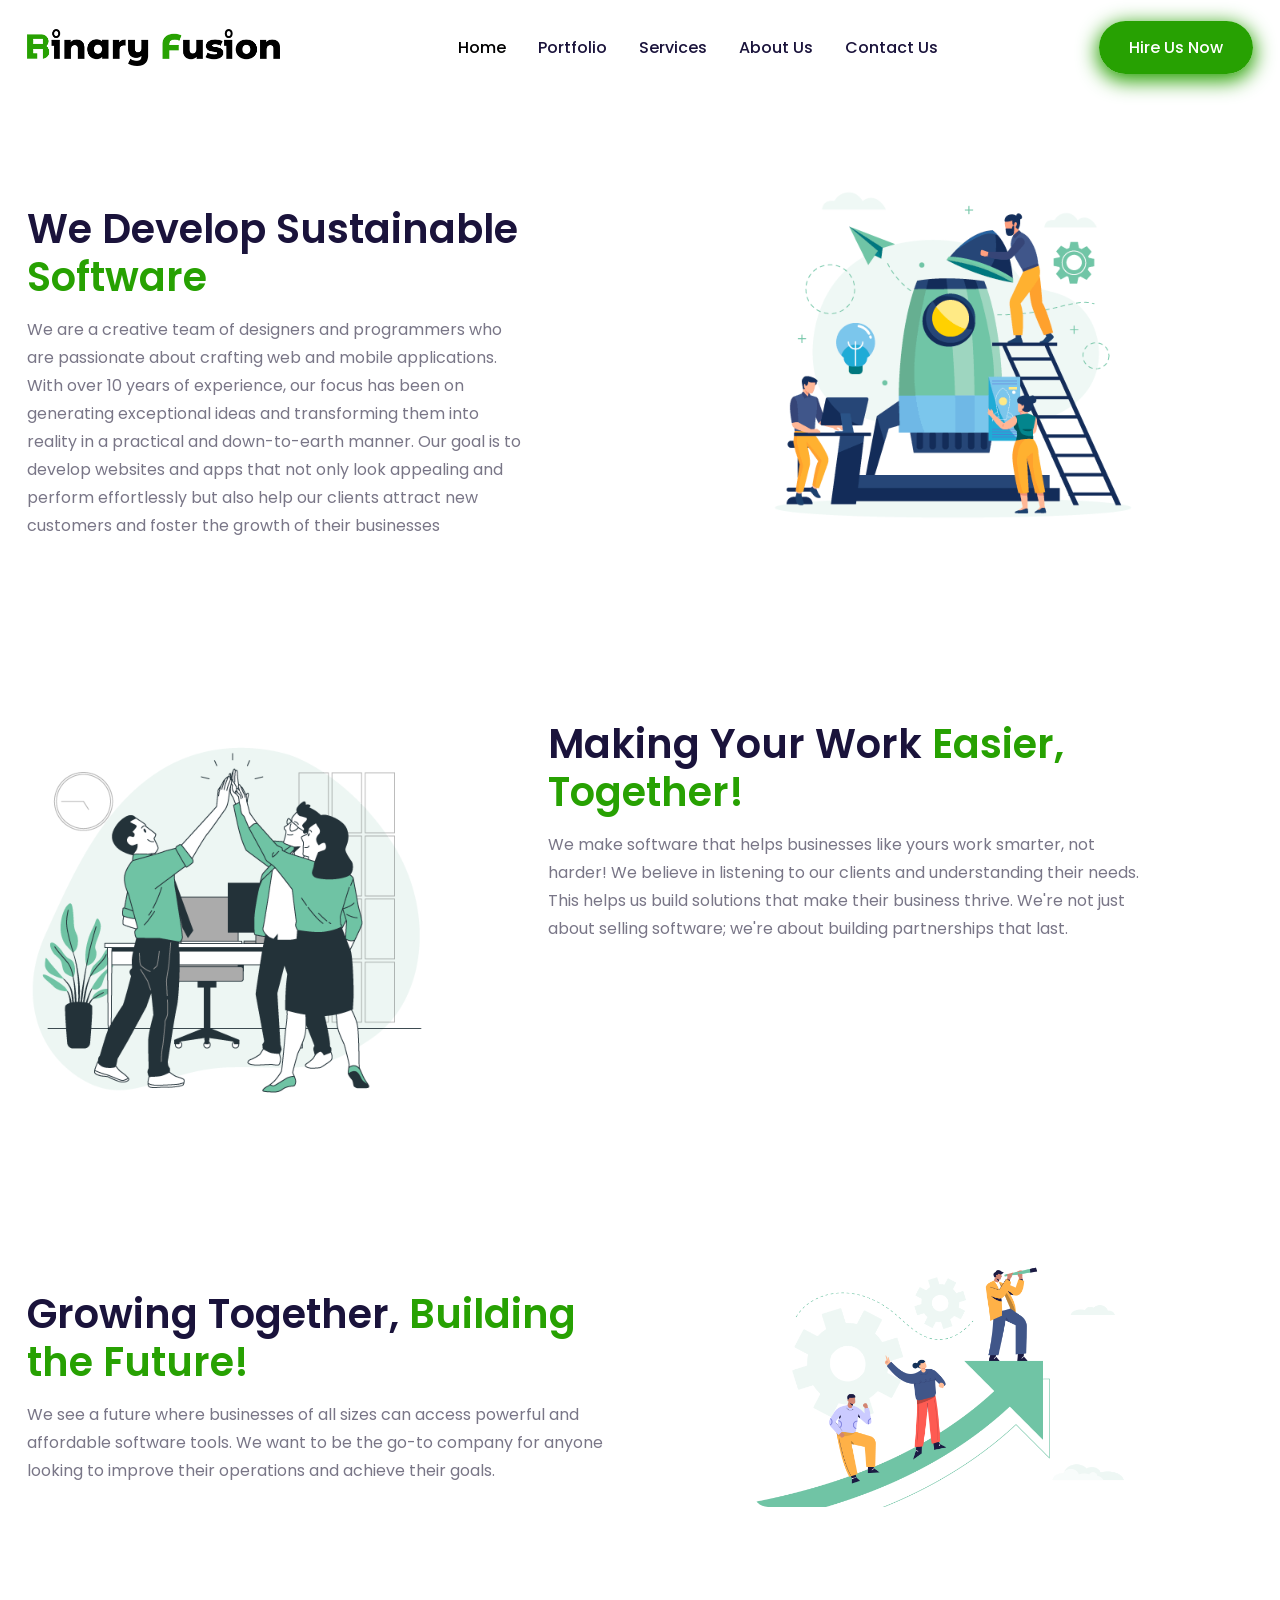
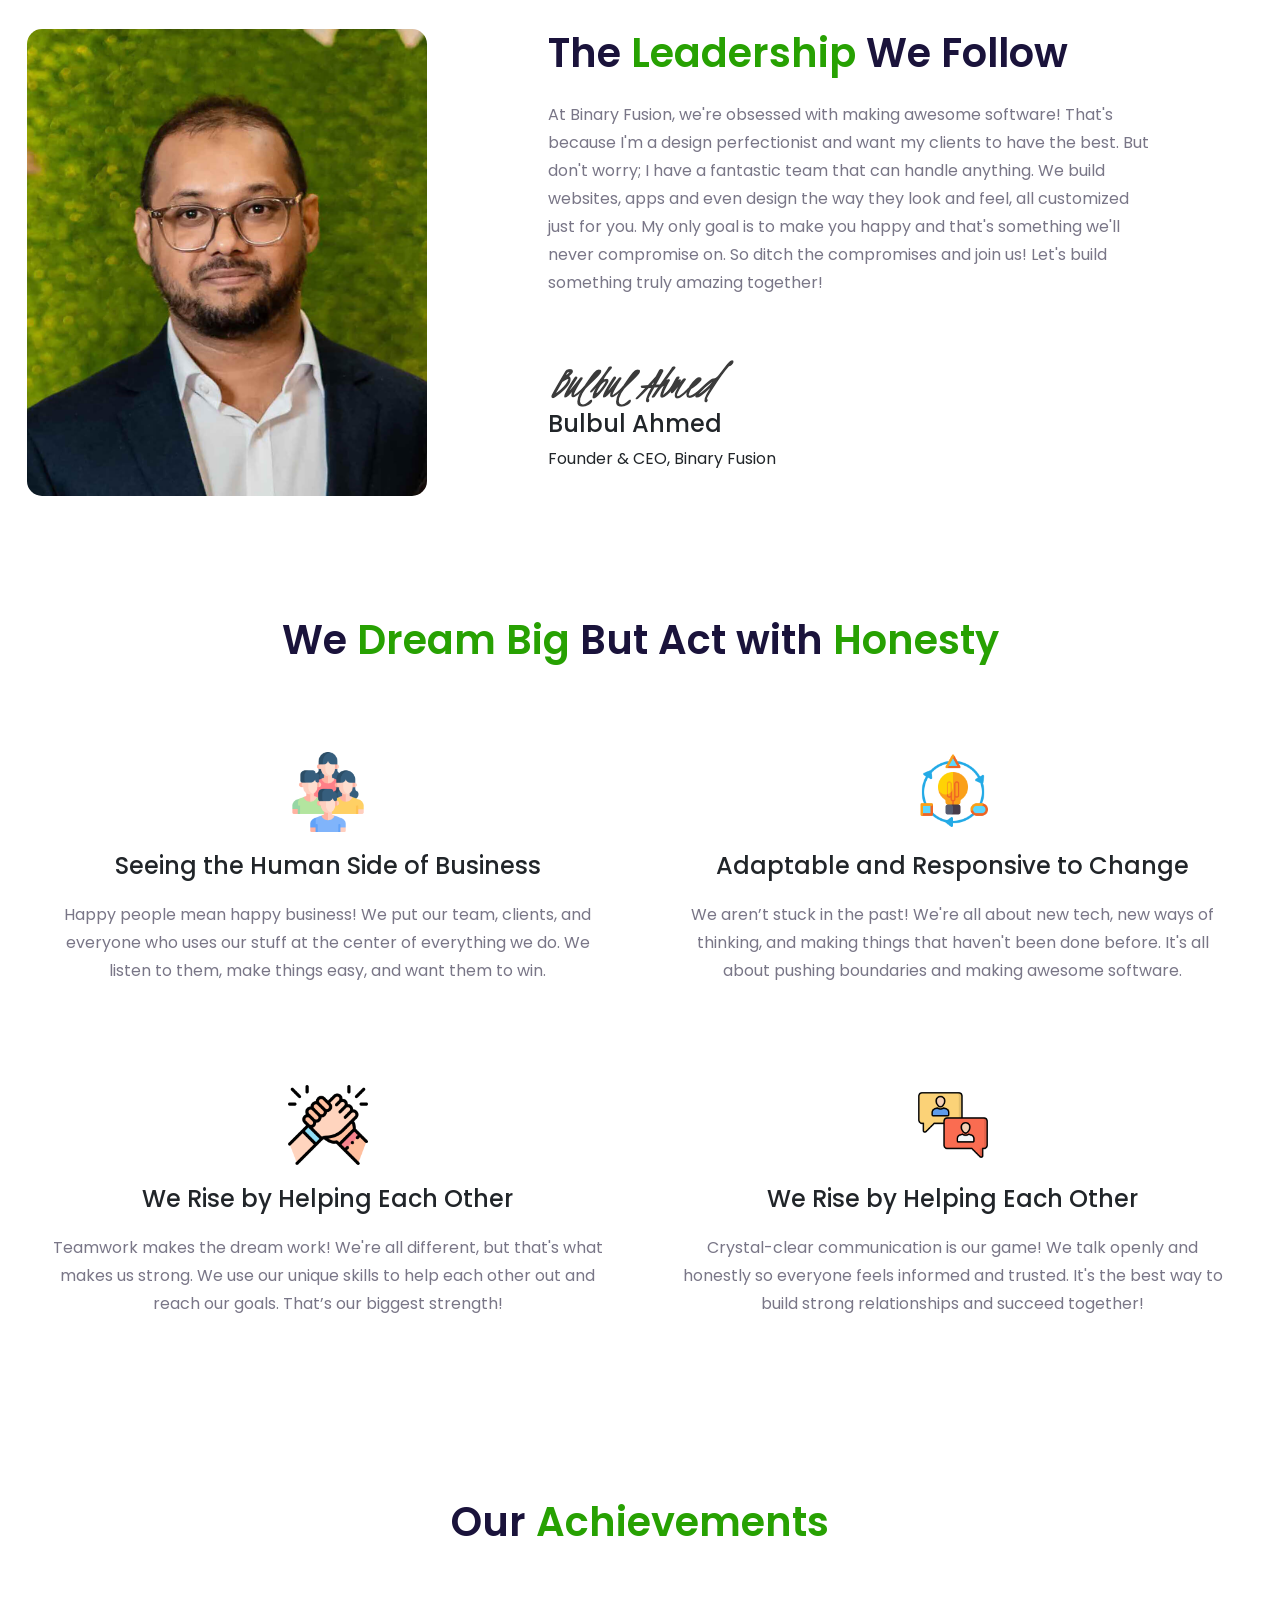
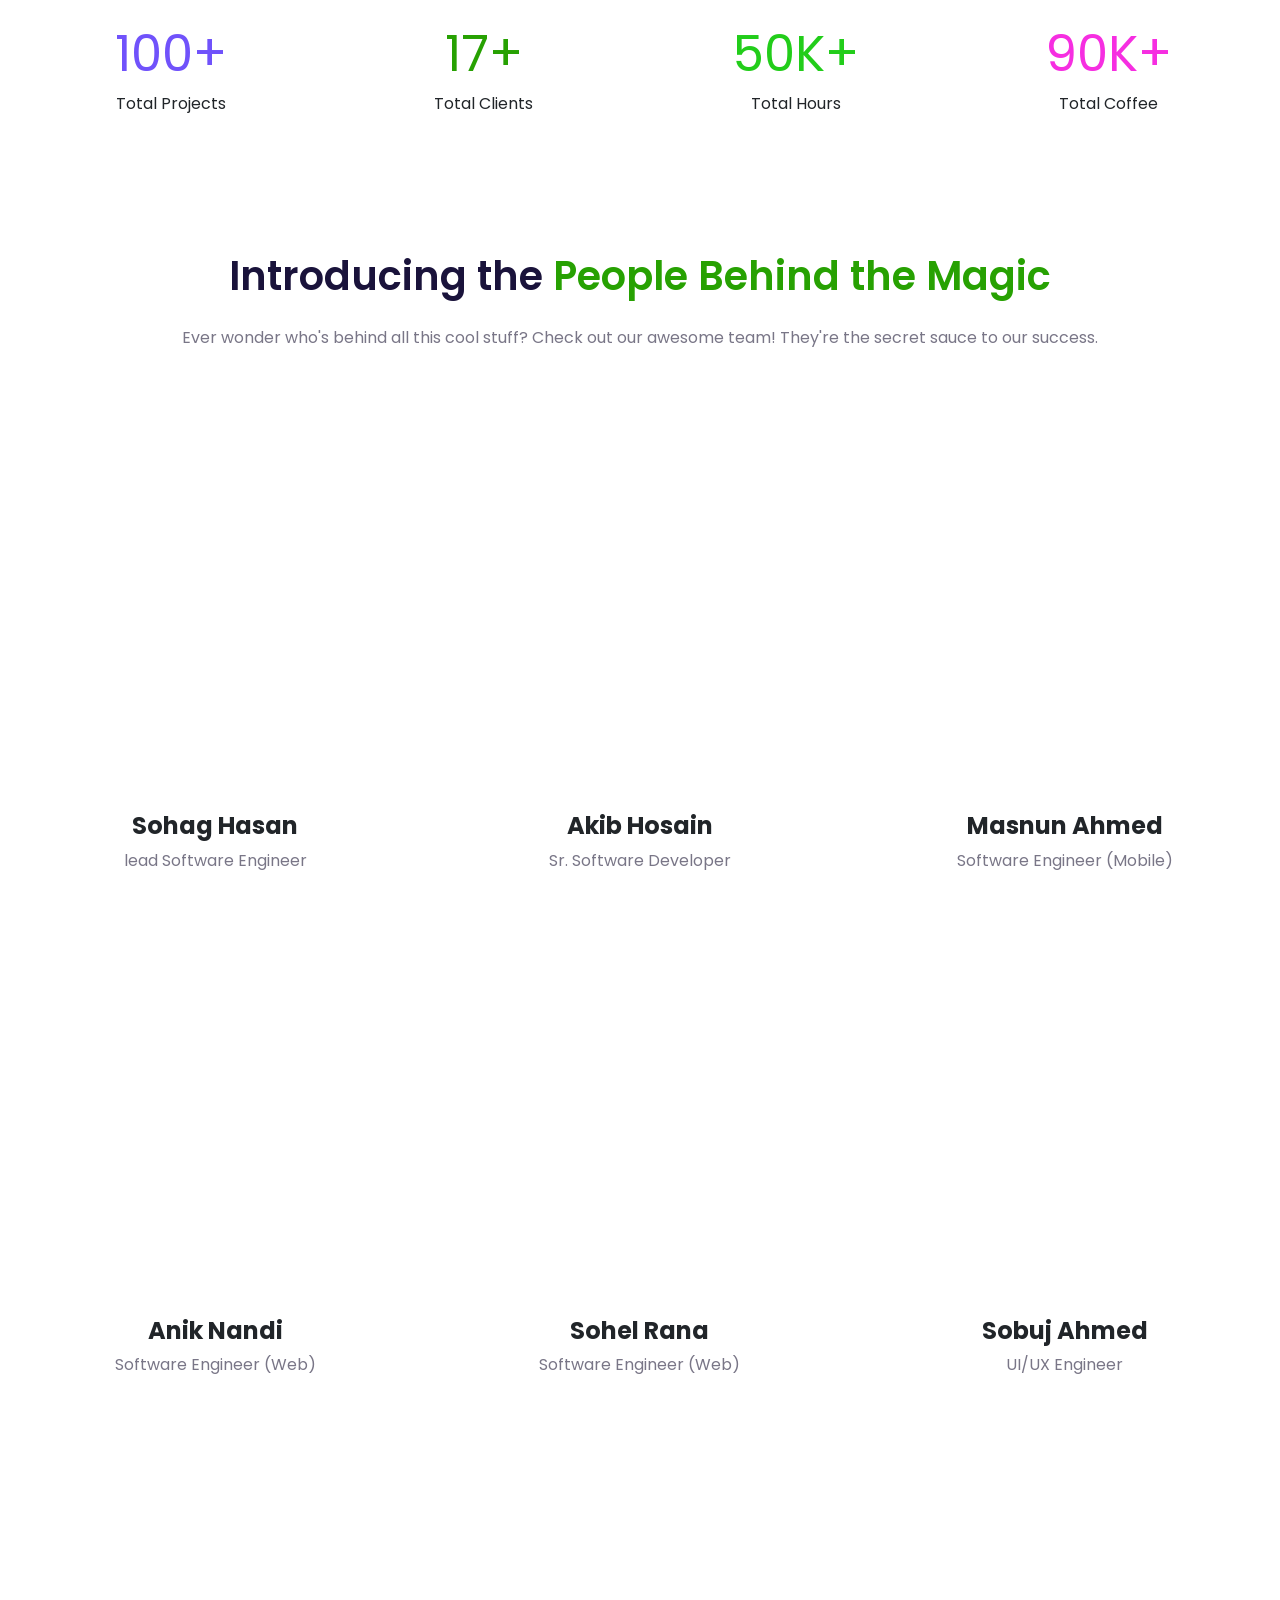
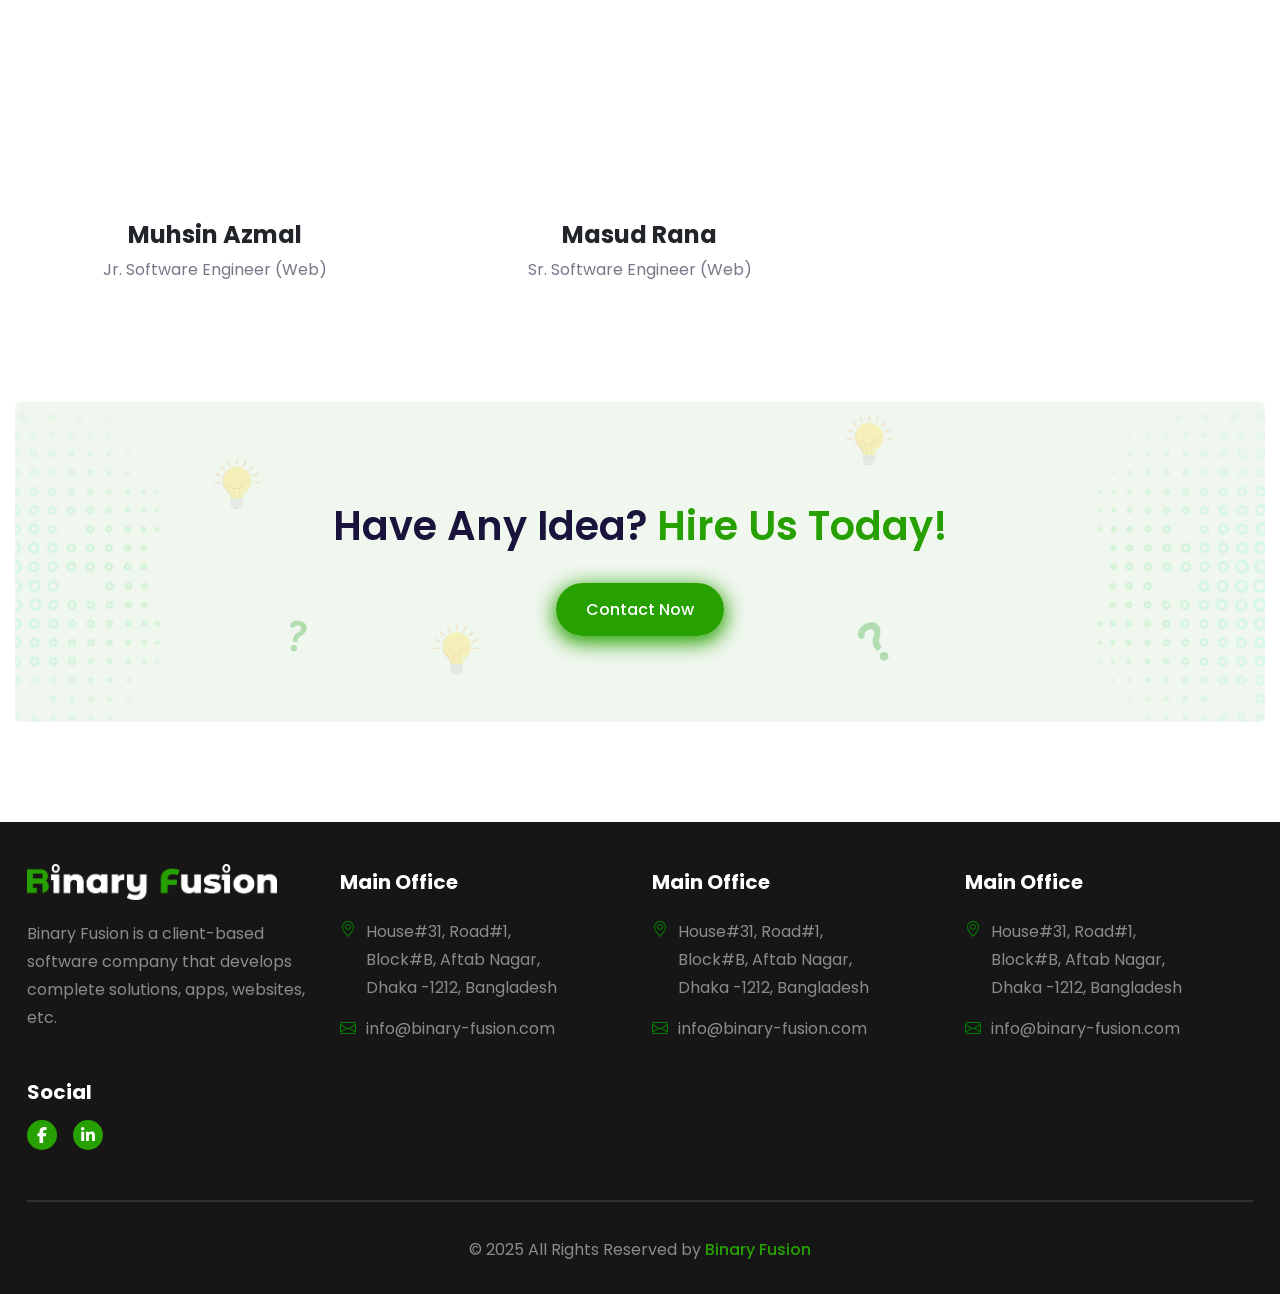
==== commit e601d509: "all web page design complete" ====
--- a/about-us.html
+++ b/about-us.html
@@ -39,9 +39,9 @@
         <div class="container">
             <div class="row">
                 <div class="col-md-6">
-                    <div class="about-content section-heading wow fadeInUp">
+                    <div class="about-content section-heading" data-aos="fade-up" data-aos-duration="2000">
                         <h1>We Develop Sustainable <span>Software</span></h1>
-                        <p class="wow fadeInUp">We are a creative team of designers and programmers who are passionate about crafting web
+                        <p class="lh" data-aos="fade-up" data-aos-duration="3000">We are a creative team of designers and programmers who are passionate about crafting web
                             and
                             mobile applications. With over 10 years of experience, our focus has been on generating
                             exceptional ideas and transforming them into reality in a practical and down-to-earth
@@ -51,7 +51,7 @@
                     </div>
                 </div>
                 <div class="col-md-6">
-                    <div class="about-img text-center" data-aos="fade-left" data-aos-duration="3000">
+                    <div class="about-img text-center" data-aos="fade-up" data-aos-duration="2000">
                         <img class="img-fluid" src="./assets/images/about-page_img/hero-sec_img/who_are_we.png"
                             alt="about-img">
                     </div>
@@ -64,14 +64,14 @@
     <section>
         <div class="container">
             <div class="row">
-                <div class="col-md-5" data-aos="fade-left" data-aos-duration="3000">
+                <div class="col-md-5" data-aos="fade-up" data-aos-duration="2000">
                     <img class="about-making-img" src="./assets/images/about-page_img/making-sec_img/who_are_we-2.png"
                         alt="Making image">
                 </div>
                 <div class="col-md-7">
-                    <div class="making-area-content section-heading wow fadeInUp">
+                    <div class="making-area-content section-heading" data-aos="fade-up" data-aos-duration="2000">
                         <h1>Making Your Work <span>Easier, Together!</span></h1>
-                        <p class="wow fadeInUp">We make software that helps businesses like yours work smarter, not harder! We believe in
+                        <p class="lh" data-aos="fade-up" data-aos-duration="3000">We make software that helps businesses like yours work smarter, not harder! We believe in
                             listening to our clients and understanding their needs. This helps us build solutions that
                             make their business thrive. We're not just about selling software; we're about building
                             partnerships that last.</p>
@@ -87,16 +87,16 @@
         <div class="container">
             <div class="row">
                 <div class="col-md-6">
-                    <div class="growth-area-content section-heading wow fadeInUp">
+                    <div class="growth-area-content section-heading" data-aos="fade-up" data-aos-duration="2000">
                         <h1>Growing Together, <span>Building the Future!</span></h1>
-                        <p class="mb-4 lh-base wow fadeInUp">We see a future where businesses of all sizes can access powerful and
+                        <p class="mb-4 lh" data-aos="fade-up" data-aos-duration="3000">We see a future where businesses of all sizes can access powerful and
                             affordable software
                             tools. We want to be the go-to company for anyone looking to improve their operations and
                             achieve their goals.</p>
                     </div>
                 </div>
                 <div class="col-md-6">
-                    <div class="growth-img" data-aos="fade-left" data-aos-duration="3000">
+                    <div class="growth-img" data-aos="fade-up" data-aos-duration="2000">
                         <img class="img-fluid" src="./assets/images/about-page_img/growing-sec_img/who_are_we-3.png"
                             alt="growth-img">
                     </div>
@@ -110,14 +110,14 @@
     <section>
         <div class="container">
             <div class="row">
-                <div class="col-md-5" data-aos="fade-left" data-aos-duration="3000">
+                <div class="col-md-5" data-aos="fade-up" data-aos-duration="2000">
                     <img class="about-making-img"
                         src="./assets/images/about-page_img/leadership-sec_img/bulbul-ahmed.jpg" alt="Leadership image">
                 </div>
                 <div class="col-md-7">
-                    <div class="leadership-area-content section-heading wow fadeInUp">
+                    <div class="leadership-area-content section-heading" data-aos="fade-up" data-aos-duration="2000">
                         <h1 class="mb-4">The <span>Leadership</span> We Follow</h1>
-                        <p class="lh-lg wow fadeInUp">At Binary Fusion, we're obsessed with making awesome software! That's because
+                        <p class="lh" data-aos="fade-up" data-aos-duration="3000">At Binary Fusion, we're obsessed with making awesome software! That's because
                             I'm a design
                             perfectionist and want my clients to have the best. But don't worry; I have a fantastic team
                             that can handle anything. We build websites, apps and even design the way they look and
@@ -125,10 +125,10 @@
                             we'll never compromise on. So ditch the compromises and join us! Let's build something truly
                             amazing together!</p>
                     </div>
-                    <div class="leadership-area-signature">
-                        <img class="wow fadeInUp" data-wow-delay="0.5s" src="./assets/images/about-page_img/leadership-sec_img/bulbul-ahmed.png" alt="">
-                        <h4 class="wow fadeInUp">Bulbul Ahmed</h4>
-                        <p class="wow fadeInUp">Founder & CEO, Binary Fusion</p>
+                    <div class="leadership-area-signature" data-aos="fade-up" data-aos-duration="3000">
+                        <img src="./assets/images/about-page_img/leadership-sec_img/bulbul-ahmed.png" alt="">
+                        <h4>Bulbul Ahmed</h4>
+                        <p>Founder & CEO, Binary Fusion</p>
                     </div>
                 </div>
             </div>
@@ -138,41 +138,41 @@
 
     <!-- dream area start -->
     <section>
-        <div class="container section-heading wow fadeInUp">
+        <div class="container section-heading" data-aos="fade-up" data-aos-duration="1000">
             <h1 class="mb-5 text-center">We <span>Dream Big</span> But Act with <span>Honesty</span></h1>
             <div class="row">
                 <div class="col-md-6">
-                    <div class="dream-card text-center" data-aos="fade-up" data-aos-duration="3000">
+                    <div class="dream-card text-center" data-aos="fade-up" data-aos-duration="2000">
                         <img src="./assets/images/about-page_img/dream-sec_img/youth.png" alt="dream-img">
                         <h4>Seeing the Human Side of Business</h4>
-                        <p class="wow fadeInUp">Happy people mean happy business! We put our team, clients, and everyone who uses our stuff
+                        <p class="lh" data-aos="fade-up" data-aos-duration="3000">Happy people mean happy business! We put our team, clients, and everyone who uses our stuff
                             at the center of everything we do. We listen to them, make things easy, and want them to
                             win.</p>
                     </div>
                 </div>
                 <div class="col-md-6">
-                    <div class="dream-card text-center" data-aos="fade-up" data-aos-duration="3000">
+                    <div class="dream-card text-center" data-aos="fade-up" data-aos-duration="2000">
                         <img src="./assets/images/about-page_img/dream-sec_img/adaptation.png" alt="dream-img">
                         <h4>Adaptable and Responsive to Change</h4>
-                        <p class="wow fadeInUp">We aren’t stuck in the past! We're all about new tech, new ways of thinking, and making
+                        <p class="lh" data-aos="fade-up" data-aos-duration="3000">We aren’t stuck in the past! We're all about new tech, new ways of thinking, and making
                             things that haven't been done before. It's all about pushing boundaries and making awesome
                             software.</p>
                     </div>
                 </div>
                 <div class="col-md-6">
-                    <div class="dream-card text-center" data-aos="fade-up" data-aos-duration="3000">
+                    <div class="dream-card text-center" data-aos="fade-up" data-aos-duration="2000">
                         <img src="./assets/images/about-page_img/dream-sec_img/help.png" alt="dream-img">
                         <h4>We Rise by Helping Each Other</h4>
-                        <p class="wow fadeInUp">Teamwork makes the dream work! We're all different, but that's what makes us strong. We use
+                        <p class="lh" data-aos="fade-up" data-aos-duration="3000">Teamwork makes the dream work! We're all different, but that's what makes us strong. We use
                             our unique skills to help each other out and reach our goals. That’s our biggest strength!
                         </p>
                     </div>
                 </div>
                 <div class="col-md-6">
-                    <div class="dream-card text-center" data-aos="fade-up" data-aos-duration="3000">
+                    <div class="dream-card text-center" data-aos="fade-up" data-aos-duration="2000">
                         <img src="./assets/images/about-page_img/dream-sec_img/chatting.png" alt="dream-img">
                         <h4>We Rise by Helping Each Other</h4>
-                        <p class="wow fadeInUp">Crystal-clear communication is our game! We talk openly and honestly so everyone feels
+                        <p class="lh" data-aos="fade-up" data-aos-duration="3000">Crystal-clear communication is our game! We talk openly and honestly so everyone feels
                             informed and trusted. It's the best way to build strong relationships and succeed together!
                         </p>
                     </div>
@@ -184,28 +184,28 @@
 
     <!-- achievements area start -->
     <section>
-        <div class="container achievements-area text-center" data-aos="fade-up" data-aos-duration="2000">
+        <div class="container achievements-area text-center" data-aos="fade-up" data-aos-duration="1000">
             <h1 class="mb-5">Our <span>Achievements</span></h1>
             <div class="row">
-                <div class="col-md-3">
+                <div class="col-md-3" data-aos="fade-up" data-aos-duration="2000">
                     <div class="achievements-card" data-aos="fade-up">
                         <h1 class="achi-1">100+</h1>
                         <p>Total Projects</p>
                     </div>
                 </div>
-                <div class="col-md-3">
+                <div class="col-md-3" data-aos="fade-up" data-aos-duration="2000">
                     <div class="achievements-card" data-aos="fade-up">
                         <h1 class="achi-2">17+</h1>
                         <p>Total Clients</p>
                     </div>
                 </div>
-                <div class="col-md-3">
+                <div class="col-md-3" data-aos="fade-up" data-aos-duration="2000">
                     <div class="achievements-card" data-aos="fade-up">
                         <h1 class="achi-3">50K+</h1>
                         <p>Total Hours</p>
                     </div>
                 </div>
-                <div class="col-md-3">
+                <div class="col-md-3" data-aos="fade-up" data-aos-duration="2000">
                     <div class="achievements-card" data-aos="fade-up">
                         <h1 class="achi-4">90K+</h1>
                         <p>Total Coffee</p>
@@ -218,10 +218,10 @@
 
     <!-- introducing area start -->
     <section>
-        <div class="container section-heading text-center" data-aos="fade-up" data-aos-duration="3000">
+        <div class="container section-heading text-center" data-aos="fade-up" data-aos-duration="1000">
             <div class="row g-5">
                 <h1>Introducing the <span>People Behind the Magic</span></h1>
-                <p class="mt-3 mb-3">Ever wonder who's behind all this cool stuff? Check out our awesome team! They're
+                <p class="mt-3 mb-3 lh">Ever wonder who's behind all this cool stuff? Check out our awesome team! They're
                     the secret sauce to
                     our success.</p>
                 <div class="col-md-4">
@@ -232,15 +232,15 @@
                                     alt="Introducing">
                             </div>
                             <div class="introducing-overlay">
-                                <p class="text-white">
+                                <p class="text-white lh">
                                     Sohag is a crazy talented person. He completed his diploma in Electrical Engineering, but his passion for coding brought him to the development world. With his Full-stack expertise, Sohag is now leading the web development team. He is also an expert in disaster management. Apart from his work life, he spends his leisure watching Netflix.
                                 </p>
                             </div>
                         </div>
                     </div>
-                    <div class="introducing-content wow fadeInUp">
+                    <div class="introducing-content" data-aos="fade-up" data-aos-duration="3000">
                         <h4 class="mt-3 fw-bold">Sohag Hasan</h4>
-                        <p class="m-0 wow fadeInUp">lead Software Engineer</p>
+                        <p class="m-0">lead Software Engineer</p>
                     </div>
                 </div>
                 <div class="col-md-4">
@@ -251,15 +251,15 @@
                                     alt="Introducing">
                             </div>
                             <div class="introducing-overlay">
-                                <p class="text-white">
+                                <p class="text-white lh">
                                     Akib Hosain is the senior software engineer at Binary Fusion. His expertise in different fields earned him this position. Moreover, he is an excellent business analyst of Complex Enterprise Solutions. He loves to stay fit and roam around with his favorite motorbike.
                                 </p>
                             </div>
                         </div>
                     </div>
-                    <div class="introducing-content wow fadeInUp">
+                    <div class="introducing-content" data-aos="fade-up" data-aos-duration="3000">
                         <h4 class="mt-3 fw-bold">Akib Hosain</h4>
-                        <p class="m-0 wow fadeInUp">Sr. Software Developer</p>
+                        <p class="m-0">Sr. Software Developer</p>
                     </div>
                 </div>
                 <div class="col-md-4">
@@ -270,15 +270,15 @@
                                     alt="Introducing">
                             </div>
                             <div class="introducing-overlay">
-                                <p class="text-white">
+                                <p class="text-white lh">
                                     Masnun is a Flutter developer at Binary Fusion. Everyone calls him the Flutter King! He loves his MacBook more than himself. However, he considers himself a hardcore Vim user and prefers Tabs over Spaces. He loves watching Anime and TV Series. So, Netflix is his second home!
                                 </p>
                             </div>
                         </div>
                     </div>
-                    <div class="introducing-content wow fadeInUp">
+                    <div class="introducing-content" data-aos="fade-up" data-aos-duration="3000">
                         <h4 class="mt-3 fw-bold">Masnun Ahmed</h4>
-                        <p class="m-0 wow fadeInUp">Software Engineer (Mobile)</p>
+                        <p class="m-0">Software Engineer (Mobile)</p>
                     </div>
                 </div>
                 <div class="col-md-4">
@@ -289,15 +289,15 @@
                                     alt="Introducing">
                             </div>
                             <div class="introducing-overlay">
-                                <p class="text-white">
+                                <p class="text-white lh">
                                     Anik Kumar Nandi's expertise in PHP and JavaScript is the backbone of our development projects. He ensures robust and efficient code that powers our software solutions. Besides coding, Anik is a superb singer. He can sing from any word he hears.
                                 </p>
                             </div>
                         </div>
                     </div>
-                    <div class="introducing-content wow fadeInUp">
+                    <div class="introducing-content" data-aos="fade-up" data-aos-duration="3000">
                         <h4 class="mt-3 fw-bold">Anik Nandi</h4>
-                        <p class="m-0 wow fadeInUp">Software Engineer (Web)</p>
+                        <p class="m-0">Software Engineer (Web)</p>
                     </div>
                 </div>
                 <div class="col-md-4">
@@ -308,15 +308,15 @@
                                     alt="Introducing">
                             </div>
                             <div class="introducing-overlay">
-                                <p class="text-white">
+                                <p class="text-white lh">
                                     Sohel Rana is our Front-end magician. That means all what our clients see has been implemented by him. His dedication and attention to detail shine through in every website he creates. From his love for football, he would have been a footballer if he hadn’t become a programmer.
                                 </p>
                             </div>
                         </div>
                     </div>
-                    <div class="introducing-content wow fadeInUp">
+                    <div class="introducing-content" data-aos="fade-up" data-aos-duration="3000">
                         <h4 class="mt-3 fw-bold">Sohel Rana</h4>
-                        <p class="m-0 wow fadeInUp">Software Engineer (Web)</p>
+                        <p class="m-0">Software Engineer (Web)</p>
                     </div>
                 </div>
                 <div class="col-md-4">
@@ -327,15 +327,15 @@
                                     alt="Introducing">
                             </div>
                             <div class="introducing-overlay">
-                                <p class="text-white">
+                                <p class="text-white lh">
                                     Sobuj Ahmed is a talented UI/UX and Graphic Designer. His designs are more than just pixels on a screen; they're vibrant expressions of Binary Fusion's beliefs. He has an intuitive ability to transform concepts into captivating visuals. Sobuj gathers his energy and ideas from traveling a lot!
                                 </p>
                             </div>
                         </div>
                     </div>
-                    <div class="introducing-content wow fadeInUp">
+                    <div class="introducing-content" data-aos="fade-up" data-aos-duration="3000">
                         <h4 class="mt-3 fw-bold">Sobuj Ahmed</h4>
-                        <p class="m-0 wow fadeInUp">UI/UX Engineer</p>
+                        <p class="m-0">UI/UX Engineer</p>
                     </div>
                 </div>
                 <div class="col-md-4">
@@ -346,15 +346,15 @@
                                     alt="Introducing">
                             </div>
                             <div class="introducing-overlay">
-                                <p class="text-white">
+                                <p class="text-white lh">
                                    Muhsin Azmal is a skilled PHP and JavaScript developer with expertise in Laravel and WordPress. His strong technical abilities ensure our projects are both functional and efficient. Outside of coding, Muhsin enjoys photography, capturing stunning visuals with his keen eye for detail.
                                 </p>
                             </div>
                         </div>
                     </div>
-                    <div class="introducing-content wow fadeInUp">
+                    <div class="introducing-content" data-aos="fade-up" data-aos-duration="3000">
                         <h4 class="mt-3 fw-bold">Muhsin Azmal</h4>
-                        <p class="m-0 wow fadeInUp">Jr. Software Engineer (Web)</p>
+                        <p class="m-0">Jr. Software Engineer (Web)</p>
                     </div>
                 </div>
                 <div class="col-md-4">
@@ -365,15 +365,15 @@
                                     alt="Introducing">
                             </div>
                             <div class="introducing-overlay">
-                                <p class="text-white">
+                                <p class="text-white lh">
                                     Masud Rana's expertise in Laravel and Shopify app development is the backbone of our cutting-edge web solutions. His mastery of Laravel, React, and Polaris ensures seamless, high-performance applications. Beyond coding, Masud is always eager to push boundaries—constantly expanding his skills in Vue.js, CI/CD, AWS, and GraphQL
                                 </p>
                             </div>
                         </div>
                     </div>
-                    <div class="introducing-content wow fadeInUp">
+                    <div class="introducing-content" data-aos="fade-up" data-aos-duration="3000">
                         <h4 class="mt-3 fw-bold">Masud Rana</h4>
-                        <p class="m-0 wow fadeInUp">Sr. Software Engineer (Web)</p>
+                        <p class="m-0">Sr. Software Engineer (Web)</p>
                     </div>
                 </div>
             </div>
@@ -385,7 +385,7 @@
     <section class="hire-us-section">
         <div class="container hire-us-area text-center section-heading rounded-2" data-aos="fade-up" data-aos-duration="3000">
             <h1 class="mb-5">Have Any Idea? <span>Hire Us Today!</span></h1>
-            <div class="nav-btn">
+            <div class="nav-btn" data-aos="fade-up" data-aos-duration="3000">
                 <a href="#" class=" mt-4">Contact Now</a>
             </div>
         </div>
--- a/assets/style.css
+++ b/assets/style.css
@@ -20,6 +20,7 @@
     scroll-behavior: smooth;
 }
 
+
 :root {
     --primary-color: #27a102;
     --primary-text-color: #1a133b;
@@ -28,6 +29,11 @@
 }
 
 /* common css */
+.container {
+    max-width: 1250px;
+    margin: auto;
+}
+
 section,
 .section-padding {
     padding: 60px 0px;
@@ -47,6 +53,10 @@
     color: var(--secondary-text-color);
     font-size: 16px;
     margin: 15px 0px 60px 0px;
+}
+
+.lh {
+    line-height: 28px;
 }
 
 
@@ -131,8 +141,9 @@
  */
 
 /* hero area start */
+
 .hero-content h1 {
-    font-size: 50px;
+    font-size: 45px;
     color: var(--primary-text-color);
     font-weight: 300;
     margin-bottom: 15px;
@@ -143,7 +154,7 @@
 .hero-content h1 span {
     color: var(--primary-text-color);
     font-weight: 600;
-    font-size: 55px;
+    font-size: 50px;
     letter-spacing: 0px;
 }
 
@@ -191,15 +202,15 @@
     color: #fff;
 }
 
-.hero-img img {
-    width: 90%;
-    height: auto;
+.hero-section {
+    position: relative;
+    overflow-x: clip;
 }
 
 .hero-background-element .ball {
     position: absolute;
-    top: 10%;
-    left: 10%;
+    top: 14%;
+    left: 12%;
     z-index: -1;
 }
 
@@ -212,9 +223,9 @@
 
 .hero-background-element .dot-shape {
     position: absolute;
-    top: -45px;
+    top: -60px;
     right: 40px;
-    z-index: -1;
+    z-index: -2;
 }
 
 .hero-background-element .circle-bg {
@@ -224,8 +235,9 @@
     border-radius: 50%;
     background-color: #f0f5e6;
     top: -380px;
-    right: 0px;
+    right: -30px;
     z-index: -1;
+    pointer-events: none;
 }
 
 .rotate-icon {
@@ -257,10 +269,12 @@
     transform: translateX(-50%);
     z-index: -1;
 }
-.dot-img img{
+
+.dot-img img {
     width: 200px !important;
     height: auto !important;
 }
+
 /* about area end */
 
 
@@ -308,7 +322,6 @@
 
 /* project area end */
 
-
 /* technology area start */
 .technologies-section {
     background-color: #f5f9f8;
@@ -469,13 +482,9 @@
 
 /* services area start */
 .services-card {
-    display: flex;
-    flex-direction: column;
-    justify-content: center;
-    align-items: center;
-    width: 100%;
-    height: 100%;
-    padding: 20px 30px;
+    width: auto;
+    height: 260px;
+    padding: 20px;
     border-radius: 10px;
     border: 1px solid #c5c5c5;
     box-shadow: 0px 9px 20px 0px rgba(0, 0, 0, 0.1);
@@ -520,6 +529,7 @@
 }
 
 /* partner area end */
+/* home page css end */
 
 /*
  * ┌─────────────────────────────────────────────┐
@@ -533,6 +543,10 @@
 /* footer area start */
 footer {
     background-color: #171616;
+    position: relative;
+    overflow: visible;
+    z-index: 10;
+    min-height: 400px;
 }
 
 .footer-social-icon ul {
@@ -730,9 +744,74 @@
  * │  Page   : About Page css code               │
  * └─────────────────────────────────────────────┘
  */
-
+/* service page css start */
+/* hero section css start */
+.services-sec {
+    background-color: #f6f7f9;
+}
+
+/* hero section css end */
+
+/* expertise section css start */
+.expertise-sec {
+    background-color: #f0f7ef;
+}
+
+.expertise-item {
+    position: relative;
+    overflow: hidden;
+    background-color: #fff;
+    border: 2px solid transparent;
+    transition: border-color 0.5s ease;
+}
+
+.expertise-item::before {
+    content: "";
+    position: absolute;
+    top: 0;
+    right: 0;
+    width: 0;
+    height: 0;
+    background-color: #5eff8e;
+    transform: translate(100%, -100%) rotate(45deg);
+    transition: all 1s ease;
+    z-index: 0;
+}
+
+.expertise-item:hover::before {
+    width: 700%;
+    height: 700%;
+    transform: translate(0, 0) rotate(45deg);
+}
+
+.expertise-item:hover {
+    border-color: #5eff8e;
+}
+
+.expertise-item * {
+    position: relative;
+    z-index: 1;
+}
+
+.expertise-item h5 {
+    font-weight: 400;
+}
+
+/* service page css end */
+
+
+
+/*
+ * ┌─────────────────────────────────────────────┐
+ * │  Author : Sumon Prodhan                     │
+ * │  Role   : Full Stack Developer              │
+ * │  Email  : sumonpro.dev@gmail.com            │
+ * │  Page   : About Page css code               │
+ * └─────────────────────────────────────────────┘
+ */
 
 /* about page css start*/
+/* hero section css start */
 .about-content {
     padding: 50px 100px 0px 0px;
 }
@@ -743,6 +822,9 @@
     border-radius: 15px;
 }
 
+/* hero section css end */
+
+/* making area css start */
 .about-making-img {
     width: 400px;
     height: auto;
@@ -753,6 +835,9 @@
     padding: 0px 100px 0px 0px;
 }
 
+/* making area css end */
+
+/* growth area css start */
 .growth-area-content {
     padding-top: 50px;
 }
@@ -766,10 +851,16 @@
     margin-right: auto
 }
 
+/* growth area css end */
+
+/* leadership area css start */
 .leadership-area-content {
     padding: 0px 100px 0px 0px;
 }
 
+/* leadership area css end */
+
+/* dream area css start */
 .dream-card {
     padding: 0px 20px 0px 20px;
     transition: all ease-in-out 0.4s;
@@ -789,6 +880,9 @@
     margin-top: 40px;
 }
 
+/* dream area css end */
+
+/* achievements area css start */
 .achievements-area h1 {
     font-size: 40px;
     color: var(--primary-text-color);
@@ -829,7 +923,9 @@
     color: #f62ee1 !important;
 }
 
-
+/* achievements area css end */
+
+/* introducing area css start */
 .introducing-card {
     position: relative;
     width: 380px;
@@ -890,6 +986,9 @@
     font-size: 30px;
 }
 
+/* introducing area css end */
+
+/* hire us area css start */
 .hire-us-area {
     background-image: url(./images/about-page_img/hire-sec_img/cta-bg.jpg);
     background-size: cover;
@@ -913,8 +1012,6 @@
  * │  Page   : Contact Page css code             │
  * └─────────────────────────────────────────────┘
  */
-
-
 /* contact page css start */
 
 .contact-hero-content h1 {
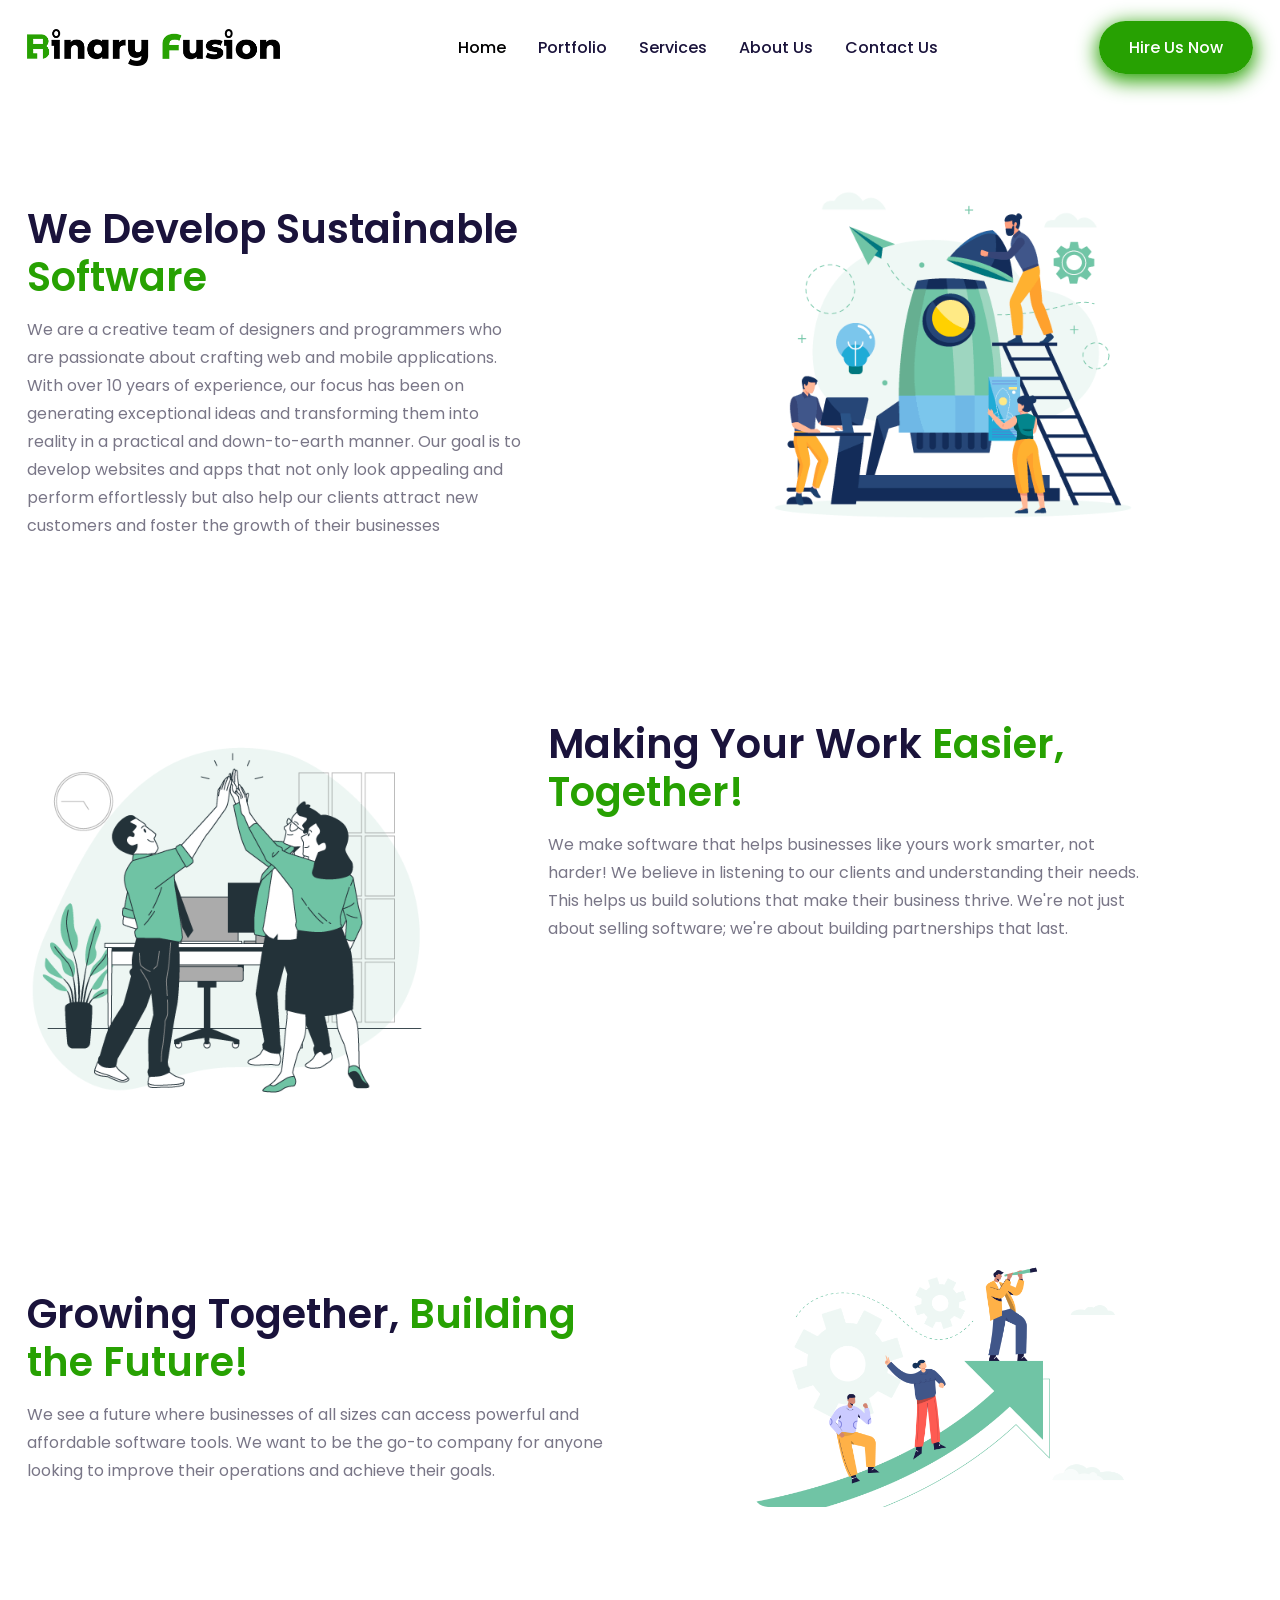
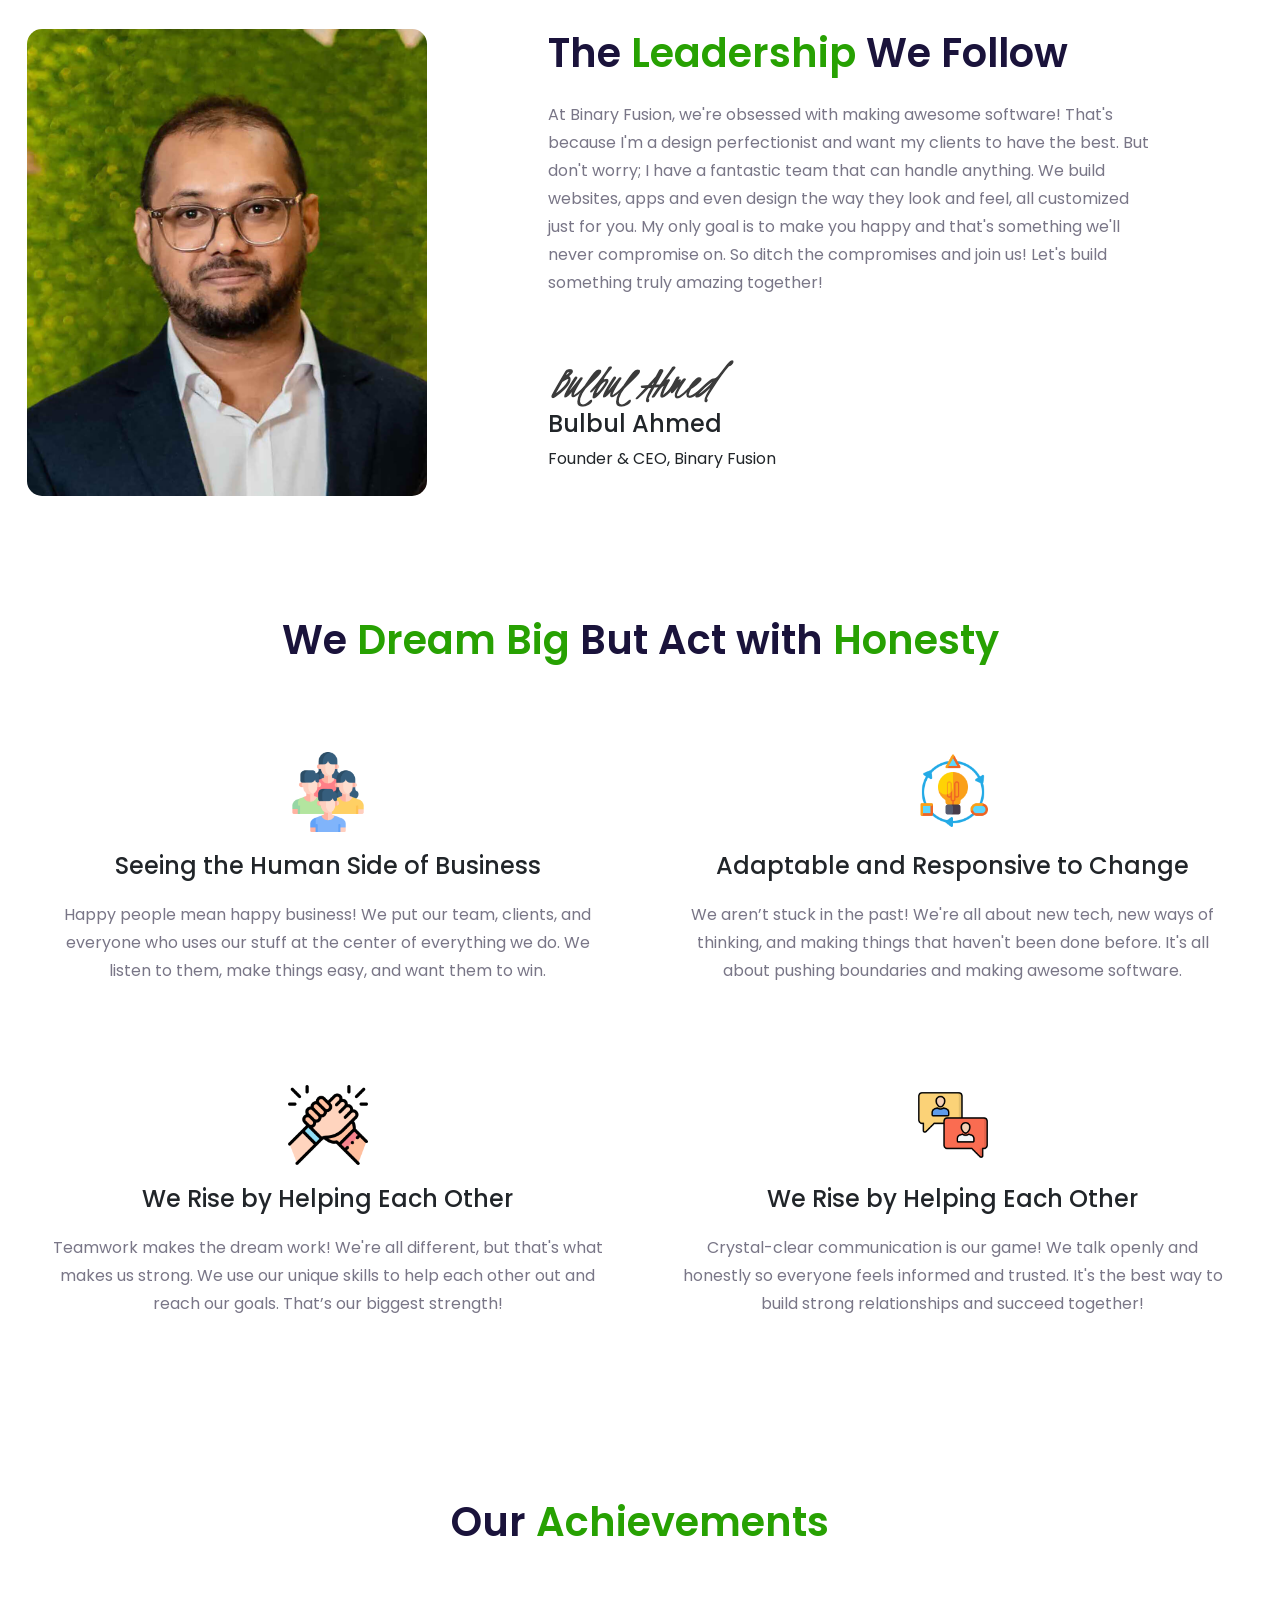
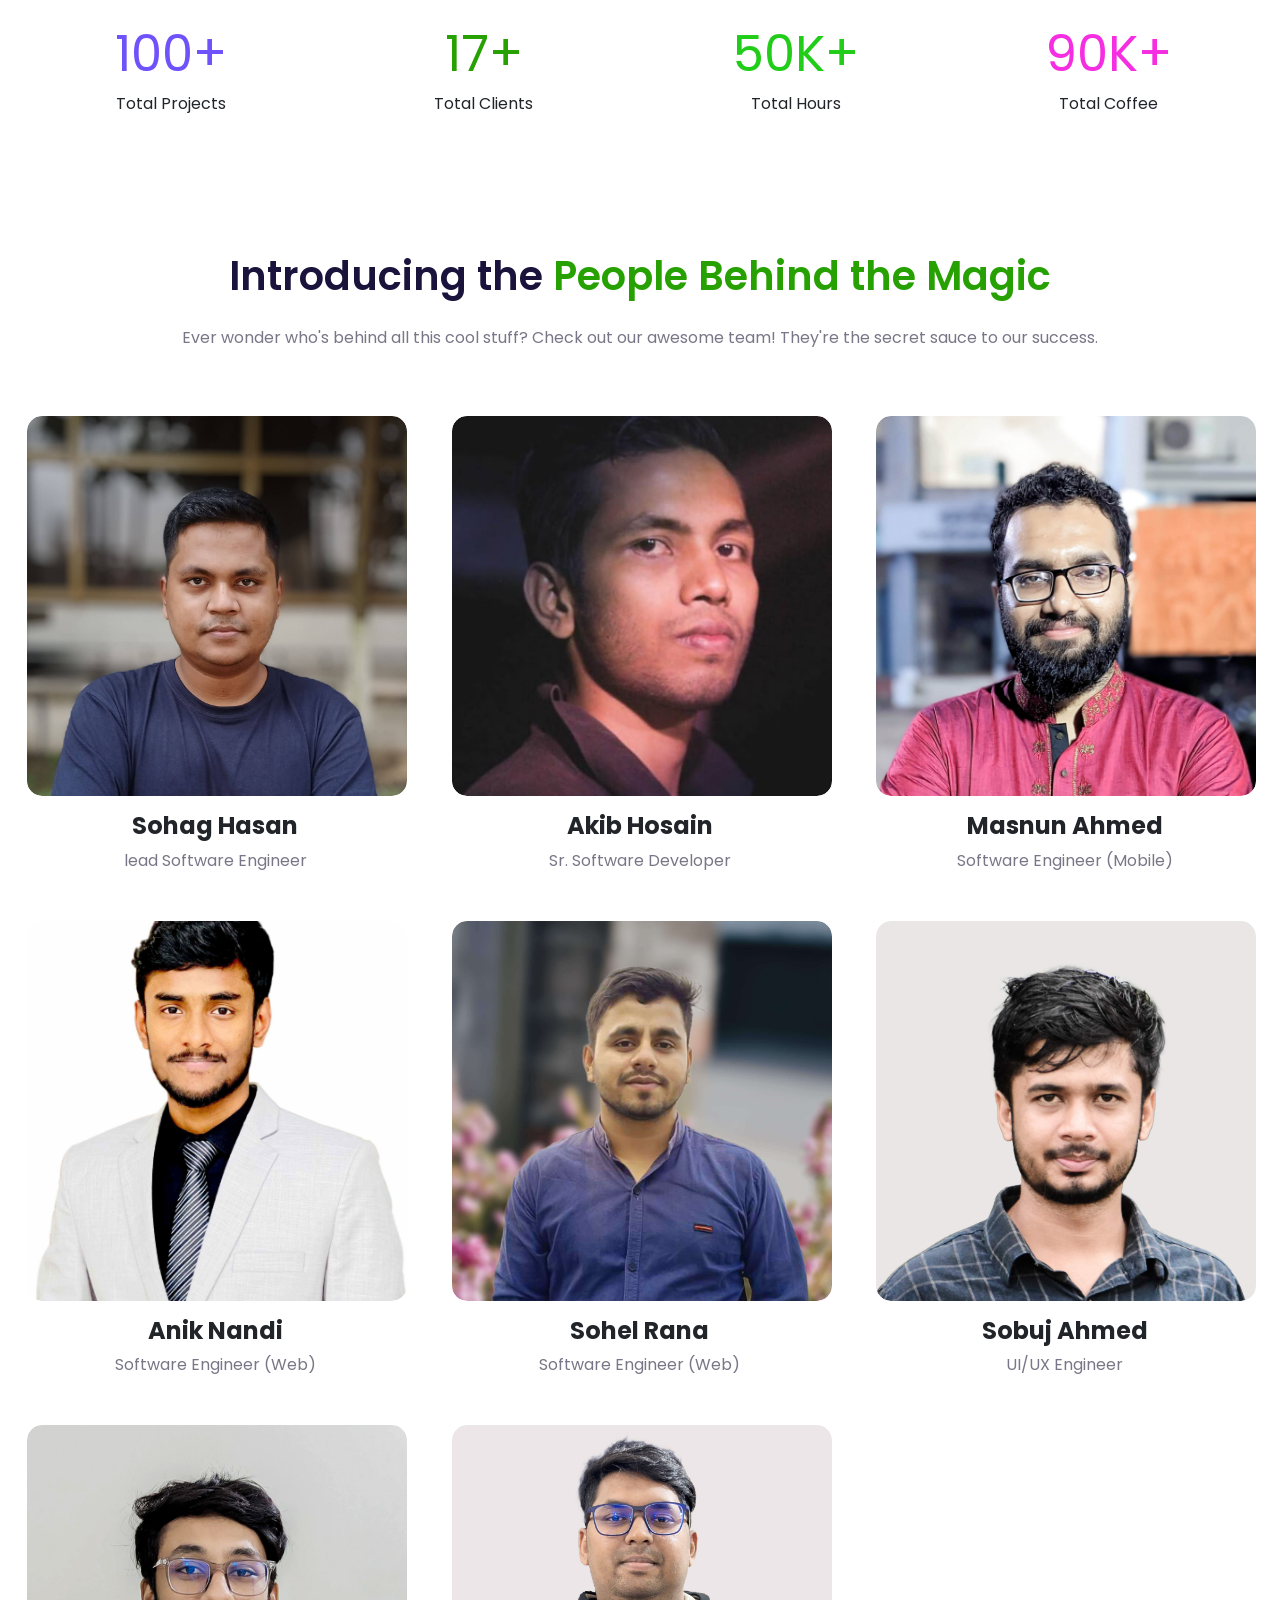
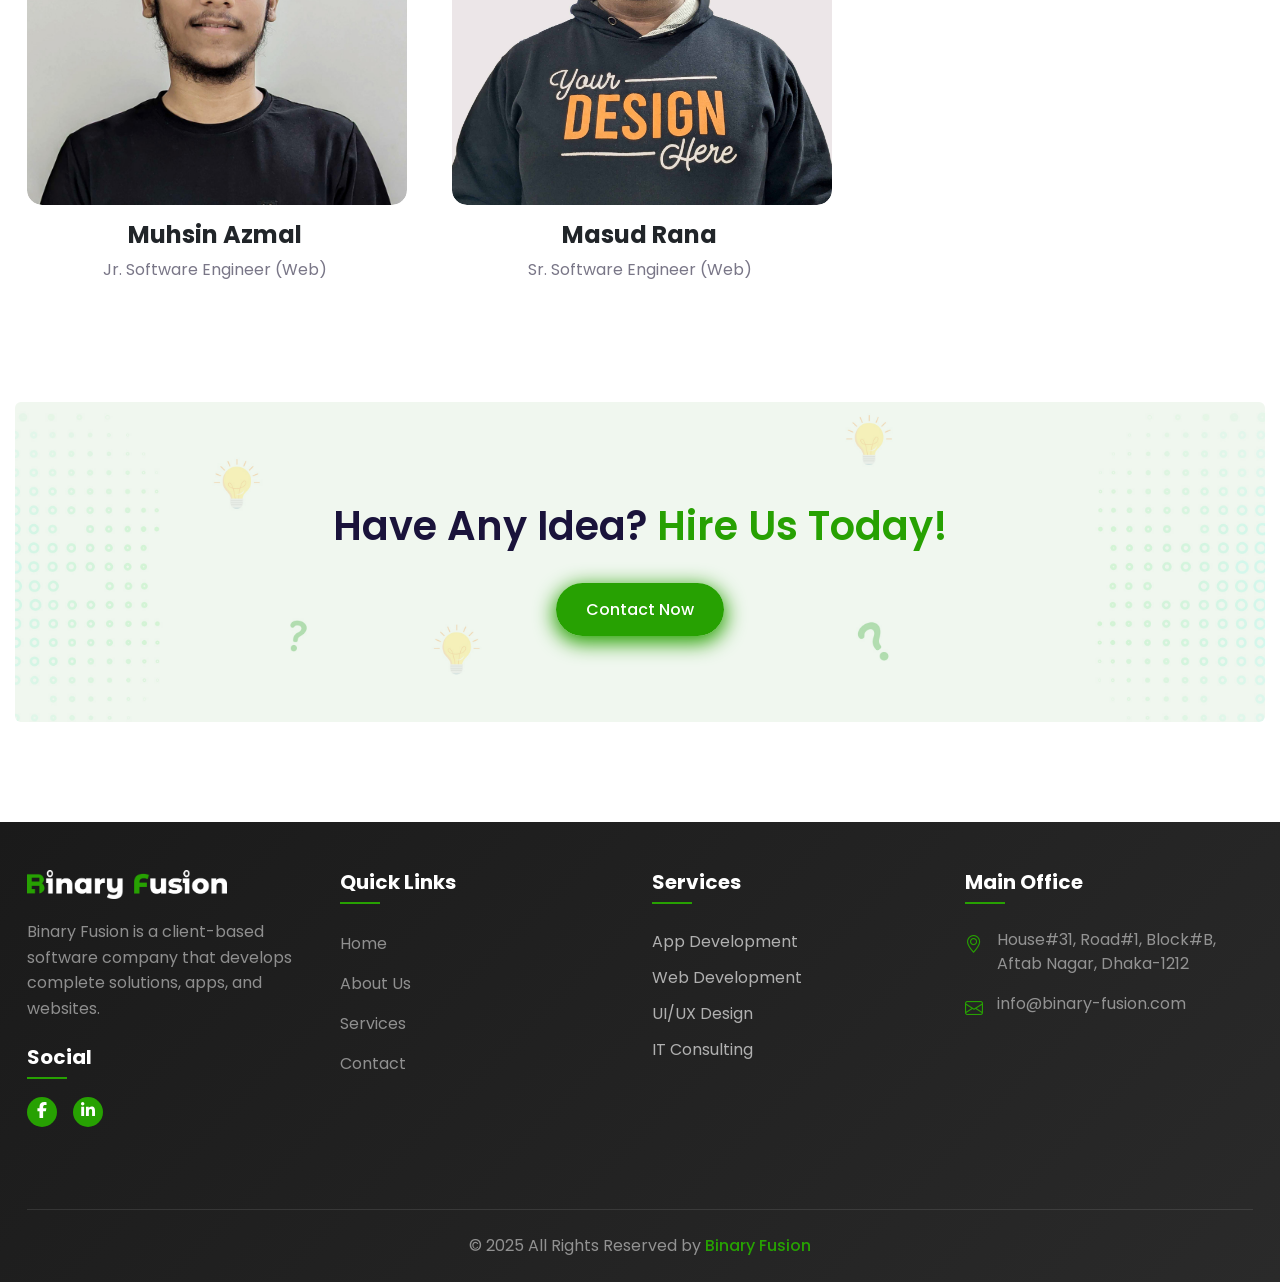
==== commit 0260dfa8: "update 4.0" ====
--- a/about-us.html
+++ b/about-us.html
@@ -28,6 +28,7 @@
         rel="stylesheet">
     <!-- main css -->
     <link rel="stylesheet" href="./assets/style.css">
+    <link rel="stylesheet" href="./assets/css/footer.css">
 </head>
 
 <body>
--- a/assets/style.css
+++ b/assets/style.css
@@ -1,11 +1,11 @@
 /* code instruction */
 /* 
-    - Navbar (48 to 116) number line ✅
-    - Home page (127 to 518) number line ✅
-    - About page (736 to 904) number line ✅
-    - Portfolio page (626 to 722) number line ✅
-    - Contact page (921 to 1034) number line ✅
-    - Footer (526 to 621) number line ✅
+    - Navbar () number line ✅
+    - Home page () number line ✅
+    - About page () number line ✅
+    - Portfolio page () number line ✅
+    - Contact page () number line ✅
+    - Footer () number line ✅
 
 */
 
@@ -28,6 +28,57 @@
     --thard-text-color: #2b2350;
 }
 
+/* page loader css start */
+#loader {
+      position: fixed;
+      inset: 0;
+      background: transparent;
+      display: flex;
+      justify-content: center;
+      align-items: center;
+      z-index: 99999;
+      transition: opacity 0.5s ease, visibility 0.5s ease;
+    }
+
+    .loader {
+      --d: 22px;
+      width: 4px;
+      height: 4px;
+      border-radius: 50%;
+      color: #25b09b;
+      box-shadow:
+        calc(1*var(--d)) calc(0*var(--d)) 0 0,
+        calc(0.707*var(--d)) calc(0.707*var(--d)) 0 1px,
+        calc(0*var(--d)) calc(1*var(--d)) 0 2px,
+        calc(-0.707*var(--d)) calc(0.707*var(--d)) 0 3px,
+        calc(-1*var(--d)) calc(0*var(--d)) 0 4px,
+        calc(-0.707*var(--d)) calc(-0.707*var(--d)) 0 5px,
+        calc(0*var(--d)) calc(-1*var(--d)) 0 6px;
+      animation: l27 1s infinite steps(8);
+    }
+
+    @keyframes l27 {
+      100% {
+        transform: rotate(1turn);
+      }
+    }
+
+    #loader.hidden {
+      opacity: 0;
+      visibility: hidden;
+    }
+
+    #content {
+      text-align: center;
+      padding: 50px;
+    }
+
+    #content h1 {
+      font-size: 2rem;
+    }
+/* page loader css end */
+
+
 /* common css */
 .container {
     max-width: 1250px;
@@ -58,7 +109,6 @@
 .lh {
     line-height: 28px;
 }
-
 
 /* nav area start */
 #navbar {
@@ -140,8 +190,11 @@
  * └─────────────────────────────────────────────┘
  */
 
+ /* ============================================================
+   RESPONSIVE STYLES (Binary Fusion)
+   ============================================================ */
+
 /* hero area start */
-
 .hero-content h1 {
     font-size: 45px;
     color: var(--primary-text-color);
@@ -255,9 +308,6 @@
     }
 }
 
-/* hero area end */
-
-
 /* about area start */
 .about-section {
     margin-top: 200px;
@@ -274,9 +324,6 @@
     width: 200px !important;
     height: auto !important;
 }
-
-/* about area end */
-
 
 /* project area start */
 .project-card {
@@ -320,8 +367,6 @@
     opacity: 1;
 }
 
-/* project area end */
-
 /* technology area start */
 .technologies-section {
     background-color: #f5f9f8;
@@ -476,9 +521,6 @@
 .delay-5 {
     animation-delay: 1s;
 }
-
-/* technology area end */
-
 
 /* services area start */
 .services-card {
@@ -489,6 +531,7 @@
     border: 1px solid #c5c5c5;
     box-shadow: 0px 9px 20px 0px rgba(0, 0, 0, 0.1);
     transition: all ease-in-out 0.3s;
+    margin-bottom: 20px;
 }
 
 .services-card:hover {
@@ -500,9 +543,6 @@
     height: auto;
     margin-bottom: 20px;
 }
-
-/* services area end */
-
 
 /* partner area start */
 .partner-content ul {
@@ -528,112 +568,567 @@
     filter: grayscale(0);
 }
 
+/* ============================
+   RESPONSIVE MEDIA QUERIES
+   ============================ */
+
+/* Large devices (desktops, less than 1200px) */
+@media (max-width: 1199.98px) {
+    /* Hero Section */
+    .hero-content h1 {
+        font-size: 40px;
+        padding-top: 50px;
+    }
+    
+    .hero-content h1 span {
+        font-size: 45px;
+    }
+    
+    /* Technologies */
+    .our-technologies-img img {
+        max-width: 80px;
+    }
+    
+    .partner-content ul {
+        gap: 40px 80px;
+    }
+    
+    .partner-content ul li img {
+        width: 130px;
+    }
+}
+
+/* Medium devices (tablets, less than 992px) */
+@media (max-width: 991.98px) {
+    /* Hero Section */
+    .hero-content h1 {
+        font-size: 35px;
+        padding-top: 40px;
+        letter-spacing: -1px;
+    }
+    
+    .hero-content h1 span {
+        font-size: 40px;
+    }
+    
+    .hero-content-btn {
+        flex-direction: column;
+        align-items: flex-start;
+    }
+    
+    .hero-btn-1 {
+        margin-right: 0;
+        margin-bottom: 15px;
+    }
+    
+    .hero-background-element .circle-bg {
+        width: 800px;
+        height: 800px;
+        top: -200px;
+        right: -50px;
+    }
+    
+    .hero-background-element .ball {
+        left: 5%;
+    }
+    
+    .hero-background-element .triangle {
+        left: 30%;
+    }
+    
+    /* About Section */
+    .about-section {
+        margin-top: 120px;
+    }
+    
+    .about-content {
+        margin-left: 0 !important;
+        margin-top: 30px !important;
+    }
+    
+    /* Technologies */
+    .technology-img-area {
+        min-height: 300px;
+    }
+    
+    .our-technologies-img img {
+        max-width: 60px;
+    }
+    
+    /* Position adjustments for medium screens */
+    .our-technologies-img .react {
+        left: 15%;
+    }
+    
+    .our-technologies-img .laravel {
+        left: 28%;
+    }
+    
+    .our-technologies-img .wordpress {
+        left: 20%;
+    }
+    
+    .our-technologies-img .bootsrtap {
+        left: 45%;
+    }
+    
+    .our-technologies-img .flutter {
+        left: 40%;
+    }
+    
+    .our-technologies-img .next {
+        left: 30%;
+    }
+    
+    .our-technologies-img .firebase {
+        left: 58%;
+    }
+    
+    .our-technologies-img .sql {
+        left: 70%;
+    }
+    
+    .our-technologies-img .aws {
+        left: 15%;
+    }
+    
+    .our-technologies-img .tailwind {
+        left: 55%;
+    }
+    
+    .our-technologies-img .google-map {
+        left: 45%;
+    }
+    
+    .our-technologies-img .vue {
+        left: 68%;
+    }
+    
+    /* Partners */
+    .partner-content ul {
+        justify-content: center;
+        gap: 30px 60px;
+    }
+    
+    .partner-content ul li img {
+        width: 120px;
+    }
+}
+
+/* Small devices (landscape phones, less than 768px) */
+@media (max-width: 767.98px) {
+    /* Hero Section */
+    .hero-content h1 {
+        font-size: 28px;
+        padding-top: 30px;
+        text-align: center;
+    }
+    
+    .hero-content h1 span {
+        font-size: 32px;
+    }
+    
+    .hero-content p {
+        text-align: center;
+        font-size: 15px;
+        margin-bottom: 30px;
+    }
+    
+    .hero-content-btn {
+        align-items: center;
+    }
+    
+    .hero-btn-1,
+    .hero-btn-2 {
+        padding: 8px 25px;
+        font-size: 14px;
+    }
+    
+    .hero-img {
+        text-align: center !important;
+        margin-top: 30px;
+    }
+    
+    .hero-img img {
+        max-width: 80%;
+    }
+    
+    .hero-background-element .circle-bg {
+        width: 600px;
+        height: 600px;
+        top: -150px;
+        right: -100px;
+    }
+    
+    .hero-background-element .ball {
+        top: 10%;
+        left: 10%;
+        width: 50px;
+    }
+    
+    .hero-background-element .triangle {
+        top: 90%;
+        left: 20%;
+        width: 40px;
+    }
+    
+    .hero-background-element .dot-shape {
+        top: -30px;
+        right: 20px;
+        width: 80px;
+    }
+    
+    /* About Section */
+    .about-section {
+        margin-top: 80px;
+    }
+    
+    .about-img {
+        text-align: center;
+    }
+    
+    .about-img img {
+        max-width: 80%;
+    }
+    
+    .dot-img {
+        display: none;
+    }
+    
+    .about-content h1 {
+        font-size: 28px;
+        text-align: center;
+    }
+    
+    .about-content p {
+        text-align: center;
+    }
+    
+    /* Project Cards */
+    .project-card {
+        margin-bottom: 15px;
+    }
+    
+    .project-overlay-img img {
+        width: 70px;
+    }
+    
+    /* Technologies */
+    .technology-heading h1 {
+        font-size: 32px;
+    }
+    
+    .technology-img-area {
+        min-height: 250px;
+    }
+    
+    .our-technologies-img img {
+        max-width: 40px;
+    }
+    
+    /* Position adjustments for small screens */
+    .our-technologies-img .react {
+        top: 15%;
+        left: 10%;
+    }
+    
+    .our-technologies-img .laravel {
+        top: 25%;
+        left: 25%;
+    }
+    
+    .our-technologies-img .wordpress {
+        top: 40%;
+        left: 15%;
+    }
+    
+    .our-technologies-img .bootsrtap {
+        top: 20%;
+        left: 40%;
+    }
+    
+    .our-technologies-img .flutter {
+        top: 40%;
+        left: 35%;
+    }
+    
+    .our-technologies-img .next {
+        top: 60%;
+        left: 25%;
+    }
+    
+    .our-technologies-img .firebase {
+        top: 25%;
+        left: 55%;
+    }
+    
+    .our-technologies-img .sql {
+        top: 18%;
+        left: 70%;
+    }
+    
+    .our-technologies-img .aws {
+        top: 70%;
+        left: 10%;
+    }
+    
+    .our-technologies-img .tailwind {
+        top: 55%;
+        left: 50%;
+    }
+    
+    .our-technologies-img .google-map {
+        top: 65%;
+        left: 40%;
+    }
+    
+    .our-technologies-img .vue {
+        top: 70%;
+        left: 65%;
+    }
+    
+    /* Services */
+    .services-heading h1 {
+        font-size: 28px;
+    }
+    
+    .services-card {
+        height: auto;
+        min-height: 240px;
+        margin-bottom: 15px;
+    }
+    
+    /* Partners */
+    .partner-heading h1 {
+        font-size: 28px;
+    }
+    
+    .partner-content ul {
+        gap: 20px 40px;
+    }
+    
+    .partner-content ul li img {
+        width: 100px;
+    }
+}
+
+/* Extra small devices (portrait phones, less than 576px) */
+@media (max-width: 575.98px) {
+    /* Hero Section */
+    .hero-content h1 {
+        font-size: 24px;
+        padding-top: 20px;
+    }
+    
+    .hero-content h1 span {
+        font-size: 28px;
+    }
+    
+    .hero-content p {
+        font-size: 14px;
+        line-height: 1.6;
+    }
+    
+    .hero-btn-1,
+    .hero-btn-2 {
+        padding: 6px 20px;
+        font-size: 13px;
+        width: 150px;
+        text-align: center;
+        margin-top: 10px;
+    }
+    
+    .hero-background-element .circle-bg {
+        display: none;
+    }
+    
+    /* About Section */
+    .about-section {
+        margin-top: 50px;
+    }
+    
+    .about-content h1 {
+        font-size: 24px;
+    }
+    
+    /* Project Section */
+    .project-heading h1 {
+        font-size: 24px;
+    }
+    
+    /* Technologies */
+    .technology-heading h1 {
+        font-size: 28px;
+    }
+    
+    .technology-img-area {
+        min-height: 200px;
+        display: flex;
+        justify-content: center;
+        align-items: center;
+    }
+    
+    .our-technologies-img {
+        position: relative;
+        width: 100%;
+        height: 200px;
+    }
+    
+    .our-technologies-img img {
+        max-width: 30px;
+        position: absolute;
+    }
+    
+    /* Further position adjustments for extra small screens */
+    .our-technologies-img .react {
+        top: 10%;
+        left: 5%;
+    }
+    
+    .our-technologies-img .laravel {
+        top: 20%;
+        left: 20%;
+    }
+    
+    .our-technologies-img .wordpress {
+        top: 35%;
+        left: 10%;
+    }
+    
+    .our-technologies-img .bootsrtap {
+        top: 15%;
+        left: 35%;
+    }
+    
+    .our-technologies-img .flutter {
+        top: 35%;
+        left: 30%;
+    }
+    
+    .our-technologies-img .next {
+        top: 55%;
+        left: 20%;
+    }
+    
+    .our-technologies-img .firebase {
+        top: 20%;
+        left: 50%;
+    }
+    
+    .our-technologies-img .sql {
+        top: 15%;
+        left: 65%;
+    }
+    
+    .our-technologies-img .aws {
+        top: 65%;
+        left: 5%;
+    }
+    
+    .our-technologies-img .tailwind {
+        top: 50%;
+        left: 45%;
+    }
+    
+    .our-technologies-img .google-map {
+        top: 60%;
+        left: 35%;
+    }
+    
+    .our-technologies-img .vue {
+        top: 65%;
+        left: 60%;
+    }
+    
+    /* Services */
+    .services-heading h1 {
+        font-size: 24px;
+    }
+    
+    .services-heading p {
+        font-size: 14px;
+    }
+    
+    .services-card {
+        height: auto;
+        min-height: 220px;
+        padding: 15px;
+    }
+    
+    .services-card h3 {
+        font-size: 18px;
+    }
+    
+    .services-card p {
+        font-size: 14px;
+    }
+    
+    /* Partners */
+    .partner-heading h1 {
+        font-size: 24px;
+    }
+    
+    .partner-content ul {
+        gap: 15px 30px;
+        justify-content: center;
+    }
+    
+    .partner-content ul li img {
+        width: 80px;
+    }
+}
+
+/* Very small devices (less than 400px) */
+@media (max-width: 399.98px) {
+    .hero-btn-1,
+    .hero-btn-2 {
+        padding: 6px 20px;
+        font-size: 13px;
+        width: 150px;
+        text-align: center;
+        margin-top: 10px;
+    }
+    
+    /* Hero Section */
+    .hero-content h1 {
+        font-size: 20px;
+    }
+    
+    .hero-content h1 span {
+        font-size: 24px;
+    }
+    
+    /* Technologies */
+    .technology-heading h1 {
+        font-size: 24px;
+    }
+    
+    .our-technologies-img img {
+        max-width: 25px;
+    }
+    
+    /* Partners */
+    .partner-content ul {
+        gap: 10px 20px;
+    }
+    
+    .partner-content ul li img {
+        width: 60px;
+    }
+    
+    /* Services Cards */
+    .services-card {
+        padding: 10px;
+    }
+    
+    .services-card-img img {
+        width: 40px;
+    }
+}
+
 /* partner area end */
 /* home page css end */
 
-/*
- * ┌─────────────────────────────────────────────┐
- * │  Author : Sumon Prodhan                     │
- * │  Role   : Full Stack Developer              │
- * │  Email  : sumonpro.dev@gmail.com            │
- * │  Page   : Footer css code                   │
- * └─────────────────────────────────────────────┘
- */
-
-/* footer area start */
-footer {
-    background-color: #171616;
-    position: relative;
-    overflow: visible;
-    z-index: 10;
-    min-height: 400px;
-}
-
-.footer-social-icon ul {
-    display: flex;
-    justify-content: start;
-    gap: 10px;
-    margin-bottom: 20px;
-    padding: 0px;
-}
-
-.footer-social-icon ul li {
-    list-style: none;
-}
-
-.footer-social-icon ul li a {
-    text-decoration: none;
-    color: #fff;
-    font-size: 16px;
-    background-color: #27a102;
-    height: 30px;
-    width: 30px;
-    display: flex;
-    justify-content: center;
-    align-items: center;
-    border-radius: 50%;
-    transition: .3s;
-}
-
-.footer-social-icon ul li a:hover {
-    color: #27a102;
-    color: #fff;
-    transition-behavior: smooth;
-    transform: translateY(-5px)
-}
-
-.footer-item {
-    display: flex;
-    align-items: flex-start;
-    margin-bottom: 15px;
-}
-
-.footer-item i {
-    color: green;
-    margin-right: 10px;
-    font-size: 16px;
-}
-
-.footer-devider {
-    border: 1px solid var(--secondary-text-color);
-    margin: 30px 0px 20px 0px;
-}
-
-#scroll-top {
-    position: fixed;
-    right: 30px;
-    bottom: 30px;
-    background: var(--primary-color);
-    width: 50px;
-    height: 50px;
-    border-radius: 50%;
-    display: flex;
-    align-items: center;
-    justify-content: center;
-    font-size: 20px;
-    text-decoration: none;
-    opacity: 0;
-    visibility: hidden;
-    transform: translateY(50px);
-    transition: all 0.5s ease;
-    z-index: 1000;
-}
-
-#scroll-top.show {
-    opacity: 1;
-    visibility: visible;
-    transform: translateY(0);
-}
-
-#scroll-top:hover {
-    background: var(--primary-color);
-}
-
-.scroll-icon {
-    color: #fff !important;
-}
-
-/* footer area end */
 
 /*
  * ┌─────────────────────────────────────────────┐
--- a/assets/css/footer.css
+++ b/assets/css/footer.css
@@ -0,0 +1,493 @@
+/* Footer Base Styles */
+footer.bg-dark {
+    background-color: #1a1a1a !important;
+}
+
+/* Footer Logo */
+.footer-logo img {
+    max-width: 200px;
+    margin-bottom: 20px;
+    transition: transform 0.3s ease;
+}
+
+.footer-logo img:hover {
+    transform: scale(1.05);
+}
+
+/* Footer Description */
+.footer-des p {
+    font-size: 16px;
+    line-height: 1.6;
+    color: #b0b0b0;
+    margin-bottom: 25px;
+}
+
+/* Footer Headings */
+footer h4 {
+    font-size: 18px;
+    font-weight: 600;
+    margin-bottom: 20px;
+    color: #fff;
+    position: relative;
+    padding-bottom: 10px;
+}
+
+footer h4::after {
+    content: '';
+    position: absolute;
+    left: 0;
+    bottom: 0;
+    width: 40px;
+    height: 2px;
+    background-color: var(--primary-color);
+}
+
+.text-center.text-md-start h4::after {
+    left: 50%;
+    transform: translateX(-50%);
+}
+
+@media (min-width: 768px) {
+    .text-center.text-md-start h4::after {
+        left: 0;
+        transform: none;
+    }
+}
+
+/* Quick Links & Services Lists */
+footer ul.list-unstyled {
+    padding-left: 0;
+}
+
+footer ul.list-unstyled li {
+    margin-bottom: 12px;
+}
+
+footer ul.list-unstyled li a {
+    color: #b0b0b0;
+    text-decoration: none;
+    transition: all 0.3s ease;
+    display: inline-block;
+    padding: 2px 0;
+}
+
+footer ul.list-unstyled li a:hover {
+    color: var(--primary-color);
+    transform: translateY(-5px);
+}
+
+/* Services List Items */
+footer ul.list-unstyled li:not(a) {
+    color: #b0b0b0;
+    transition: all 0.3s ease;
+    padding: 2px 0;
+}
+
+footer ul.list-unstyled li:not(a):hover {
+    color: var(--primary-color);
+    transform: translateX(5px);
+    cursor: default;
+}
+
+/* Social Icons */
+.footer-social-icon ul {
+    display: flex;
+    justify-content: start;
+    gap: 10px;
+    margin-bottom: 20px;
+    padding: 0px;
+}
+
+.footer-social-icon ul li {
+    list-style: none;
+}
+
+.footer-social-icon ul li a {
+    text-decoration: none;
+    color: #fff;
+    font-size: 16px;
+    background-color: #27a102;
+    height: 30px;
+    width: 30px;
+    display: flex;
+    justify-content: end;
+    align-items: center;
+    border-radius: 50%;
+    transition: .3s;
+}
+
+.footer-social-icon ul li a:hover {
+    color: #27a102;
+    color: #fff;
+    transition-behavior: smooth;
+    transform: translateY(-5px)
+}
+
+/* Contact Information */
+.footer-item {
+    display: flex;
+    align-items: flex-start;
+    margin-bottom: 15px;
+    color: #b0b0b0;
+}
+
+.footer-item i {
+    color: var(--primary-color);
+    font-size: 18px;
+    margin-top: 3px;
+    min-width: 24px;
+}
+
+.footer-item p {
+    margin: 0;
+    line-height: 1.5;
+    color: #b0b0b0;
+}
+
+/* Copyright Section */
+.footer-copyright p {
+    font-size: 15px;
+    color: #888;
+}
+
+.footer-copyright span {
+    color: var(--primary-color) !important;
+    font-weight: 500;
+}
+
+/* Horizontal Line */
+footer hr {
+    border-color: rgba(255, 255, 255, 0.1) !important;
+    margin: 40px 0 0 0;
+    opacity: 1;
+}
+
+#scroll-top {
+    position: fixed;
+    right: 30px;
+    bottom: 30px;
+    background: var(--primary-color);
+    width: 50px;
+    height: 50px;
+    border-radius: 50%;
+    display: flex;
+    align-items: center;
+    justify-content: center;
+    font-size: 20px;
+    text-decoration: none;
+    opacity: 0;
+    visibility: hidden;
+    transform: translateY(50px);
+    transition: all 0.5s ease;
+    z-index: 1000;
+}
+
+#scroll-top.show {
+    opacity: 1;
+    visibility: visible;
+    transform: translateY(0);
+}
+
+#scroll-top:hover {
+    background: var(--primary-color);
+}
+
+.scroll-icon {
+    color: #fff !important;
+}
+/* ============================
+   RESPONSIVE MEDIA QUERIES
+   ============================ */
+
+/* Large Tablets and Small Laptops (992px - 1199px) */
+@media (max-width: 1199.98px) {
+    .footer-logo img {
+        max-width: 180px;
+    }
+}
+
+/* Tablets (768px - 991px) */
+@media (max-width: 991.98px) {
+    .container.pt-5 {
+        padding-top: 40px !important;
+    }
+    
+    .footer-logo img {
+        max-width: 160px;
+        margin-bottom: 15px;
+    }
+    
+    .footer-des p {
+        font-size: 15px;
+        margin-bottom: 20px;
+    }
+    
+    footer h4 {
+        font-size: 17px;
+        margin-bottom: 18px;
+    }
+    
+    footer ul.list-unstyled li {
+        margin-bottom: 10px;
+        font-size: 14px;
+    }
+    
+    .footer-item {
+        margin-bottom: 12px;
+        font-size: 14px;
+    }
+    
+    .footer-social-icon ul {
+        gap: 12px;
+    }
+    
+    .footer-social-icon ul li a {
+        width: 36px;
+        height: 36px;
+    }
+}
+
+/* Mobile Landscape (576px - 767px) */
+@media (max-width: 767.98px) {
+    .container.pt-5 {
+        padding-top: 30px !important;
+    }
+    
+    /* Make all columns full width on mobile */
+    .col-lg-3.col-md-6 {
+        margin-bottom: 30px !important;
+    }
+    
+    .footer-logo {
+        text-align: center;
+    }
+    
+    .footer-logo img {
+        max-width: 150px;
+        margin: 0 auto 20px auto;
+        display: block;
+    }
+    
+    .footer-des {
+        text-align: center;
+    }
+    
+    .footer-des p {
+        font-size: 14px;
+        max-width: 400px;
+        margin-left: auto;
+        margin-right: auto;
+    }
+    
+    /* Center align all content on mobile */
+    .text-center.text-md-start {
+        text-align: center !important;
+    }
+    
+    footer h4 {
+        font-size: 16px;
+        text-align: center;
+        margin-bottom: 15px;
+    }
+    
+    footer h4::after {
+        left: 50%;
+        transform: translateX(-50%);
+    }
+    
+    /* Social icons center on mobile */
+    .footer-social-icon {
+        text-align: center;
+    }
+    
+    .footer-social-icon h4 {
+        text-align: center;
+    }
+    
+    .footer-social-icon ul {
+        justify-content: center;
+    }
+    
+    /* Lists center on mobile */
+    footer ul.list-unstyled {
+        text-align: center;
+        padding: 0;
+    }
+    
+    footer ul.list-unstyled li a {
+        display: inline-block;
+        padding: 3px 10px;
+    }
+    
+    /* Adjust hover effects for mobile */
+    footer ul.list-unstyled li a:hover,
+    footer ul.list-unstyled li:not(a):hover {
+        transform: none;
+    }
+    
+    /* Contact info center on mobile */
+    .footer-item {
+        justify-content: center;
+        text-align: center;
+        flex-direction: column;
+        align-items: center;
+    }
+    
+    .footer-item i {
+        margin-bottom: 5px;
+        margin-right: 0;
+    }
+    
+    .footer-item p {
+        text-align: center;
+    }
+    
+    /* Copyright */
+    .footer-copyright p {
+        font-size: 14px;
+        padding: 20px 15px;
+    }
+    
+    /* Reduce spacing between sections */
+    footer hr {
+        margin: 20px 0 0 0;
+    }
+}
+
+/* Mobile Portrait (less than 576px) */
+@media (max-width: 575.98px) {
+    .container.pt-5 {
+        padding-top: 25px !important;
+        padding-left: 20px;
+        padding-right: 20px;
+    }
+    
+    .footer-logo img {
+        max-width: 130px;
+        margin-bottom: 15px;
+    }
+    
+    .footer-des p {
+        font-size: 13px;
+        line-height: 1.5;
+    }
+    
+    .col-lg-3.col-md-6 {
+        margin-bottom: 25px !important;
+    }
+    
+    footer h4 {
+        font-size: 15px;
+        margin-bottom: 12px;
+    }
+    
+    footer ul.list-unstyled li {
+        font-size: 13px;
+        margin-bottom: 8px;
+    }
+    
+    .footer-item {
+        font-size: 13px;
+        margin-bottom: 10px;
+    }
+    
+    .footer-item i {
+        font-size: 16px;
+    }
+    
+    .footer-social-icon ul li a {
+        width: 34px;
+        height: 34px;
+        font-size: 14px;
+    }
+    
+    .footer-copyright p {
+        font-size: 13px;
+        padding: 15px 10px;
+        line-height: 1.4;
+    }
+    
+    /* Reduce gap between columns */
+    .row > div {
+        padding-bottom: 15px;
+    }
+    
+    /* Add subtle border between sections on mobile */
+    .col-lg-3.col-md-6:not(:last-child) {
+        border-bottom: 1px solid rgba(255, 255, 255, 0.05);
+        padding-bottom: 25px;
+    }
+}
+
+/* Very Small Phones (less than 400px) */
+@media (max-width: 399.98px) {
+    .footer-logo img {
+        max-width: 120px;
+    }
+    
+    .footer-des p {
+        font-size: 12px;
+    }
+    
+    footer h4 {
+        font-size: 14px;
+    }
+    
+    footer ul.list-unstyled li {
+        font-size: 12px;
+    }
+    
+    .footer-item {
+        font-size: 12px;
+    }
+    
+    .footer-social-icon ul li a {
+        width: 32px;
+        height: 32px;
+        font-size: 13px;
+    }
+    
+    .footer-copyright p {
+        font-size: 12px;
+    }
+}
+
+/* Optional: Add background pattern or gradient for footer */
+footer.bg-dark {
+    background: linear-gradient(135deg, #1a1a1a 0%, #2a2a2a 100%);
+    position: relative;
+    overflow: hidden;
+}
+
+footer.bg-dark::before {
+    content: '';
+    position: absolute;
+    top: 0;
+    left: 0;
+    width: 100%;
+    height: 3px;
+    background: linear-gradient(90deg, var(--primary-color), var(--secondary-color));
+}
+
+/* Optional: Animation for footer items */
+footer [data-aos] {
+    transition-delay: 0.1s;
+}
+
+/* Optional: Sticky footer behavior */
+html, body {
+    height: 100%;
+}
+
+body {
+    display: flex;
+    flex-direction: column;
+}
+
+main {
+    flex: 1 0 auto;
+}
+
+footer {
+    flex-shrink: 0;
+}
